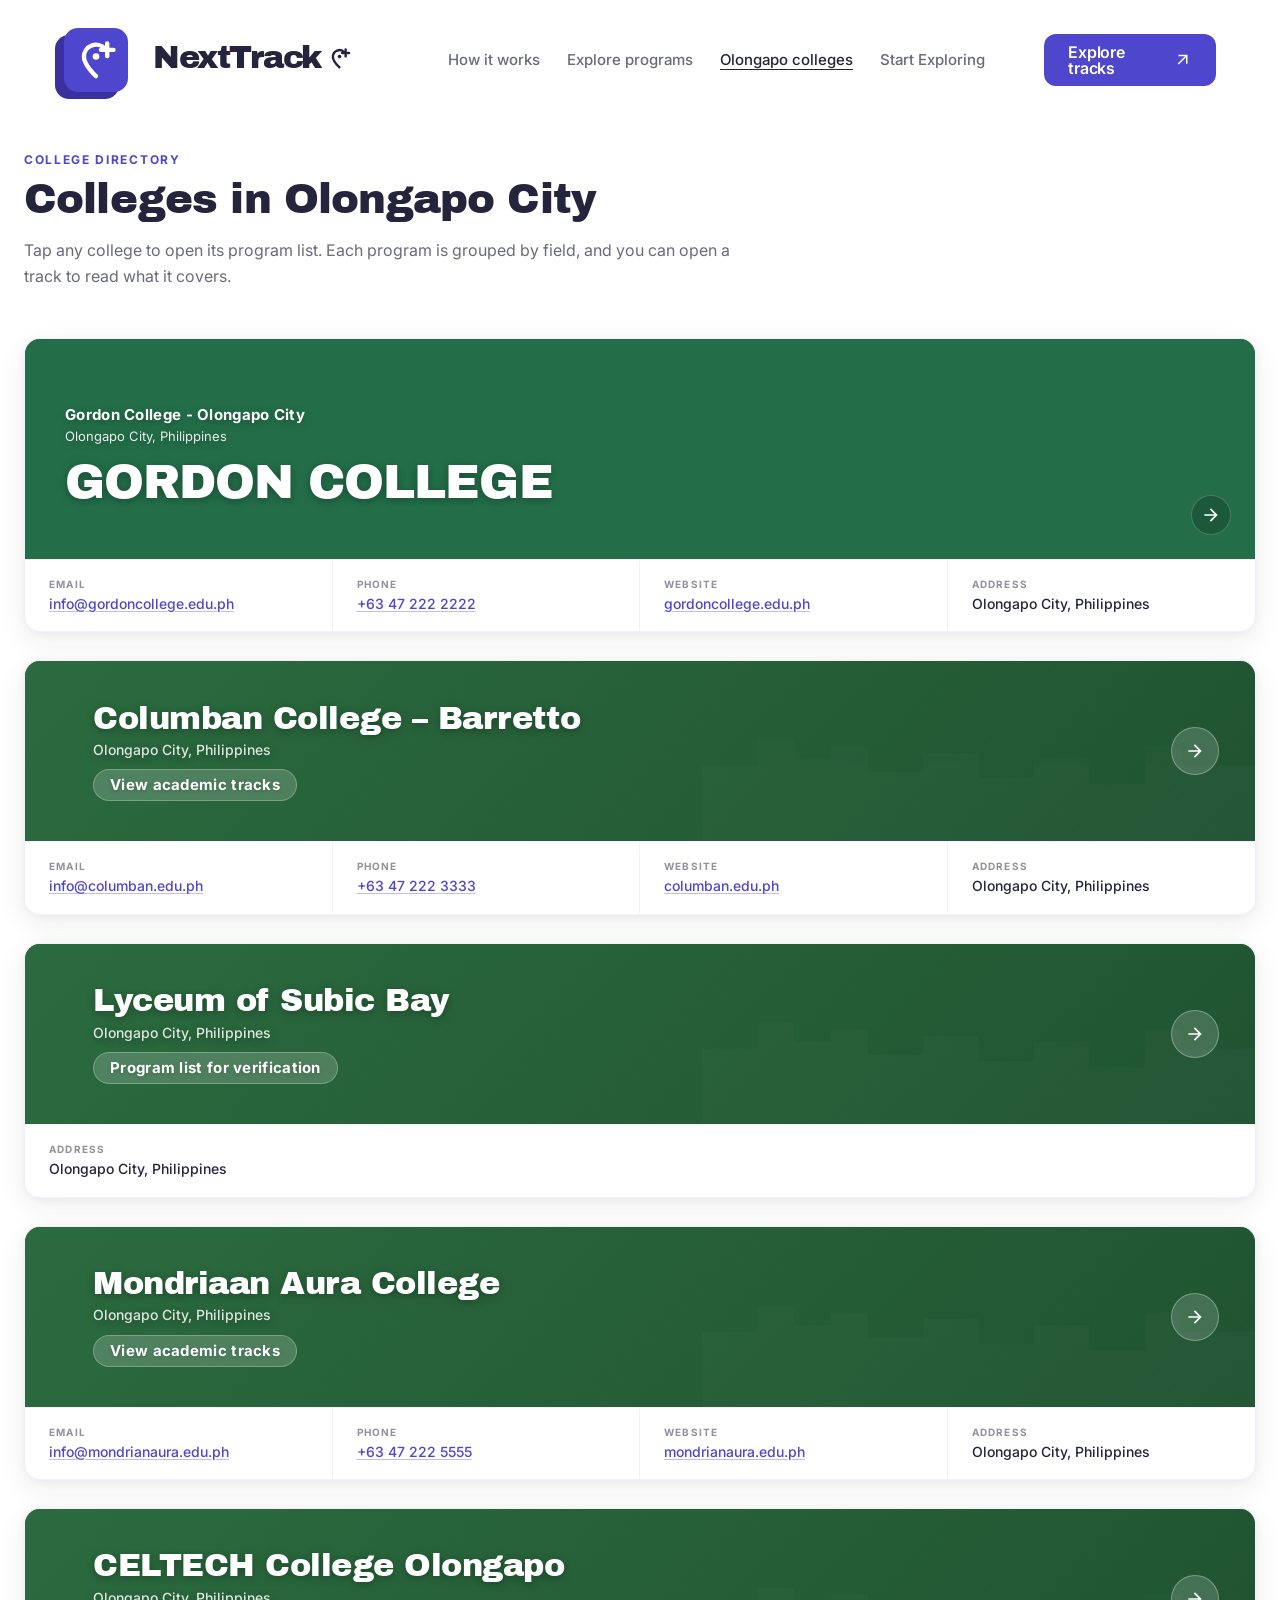
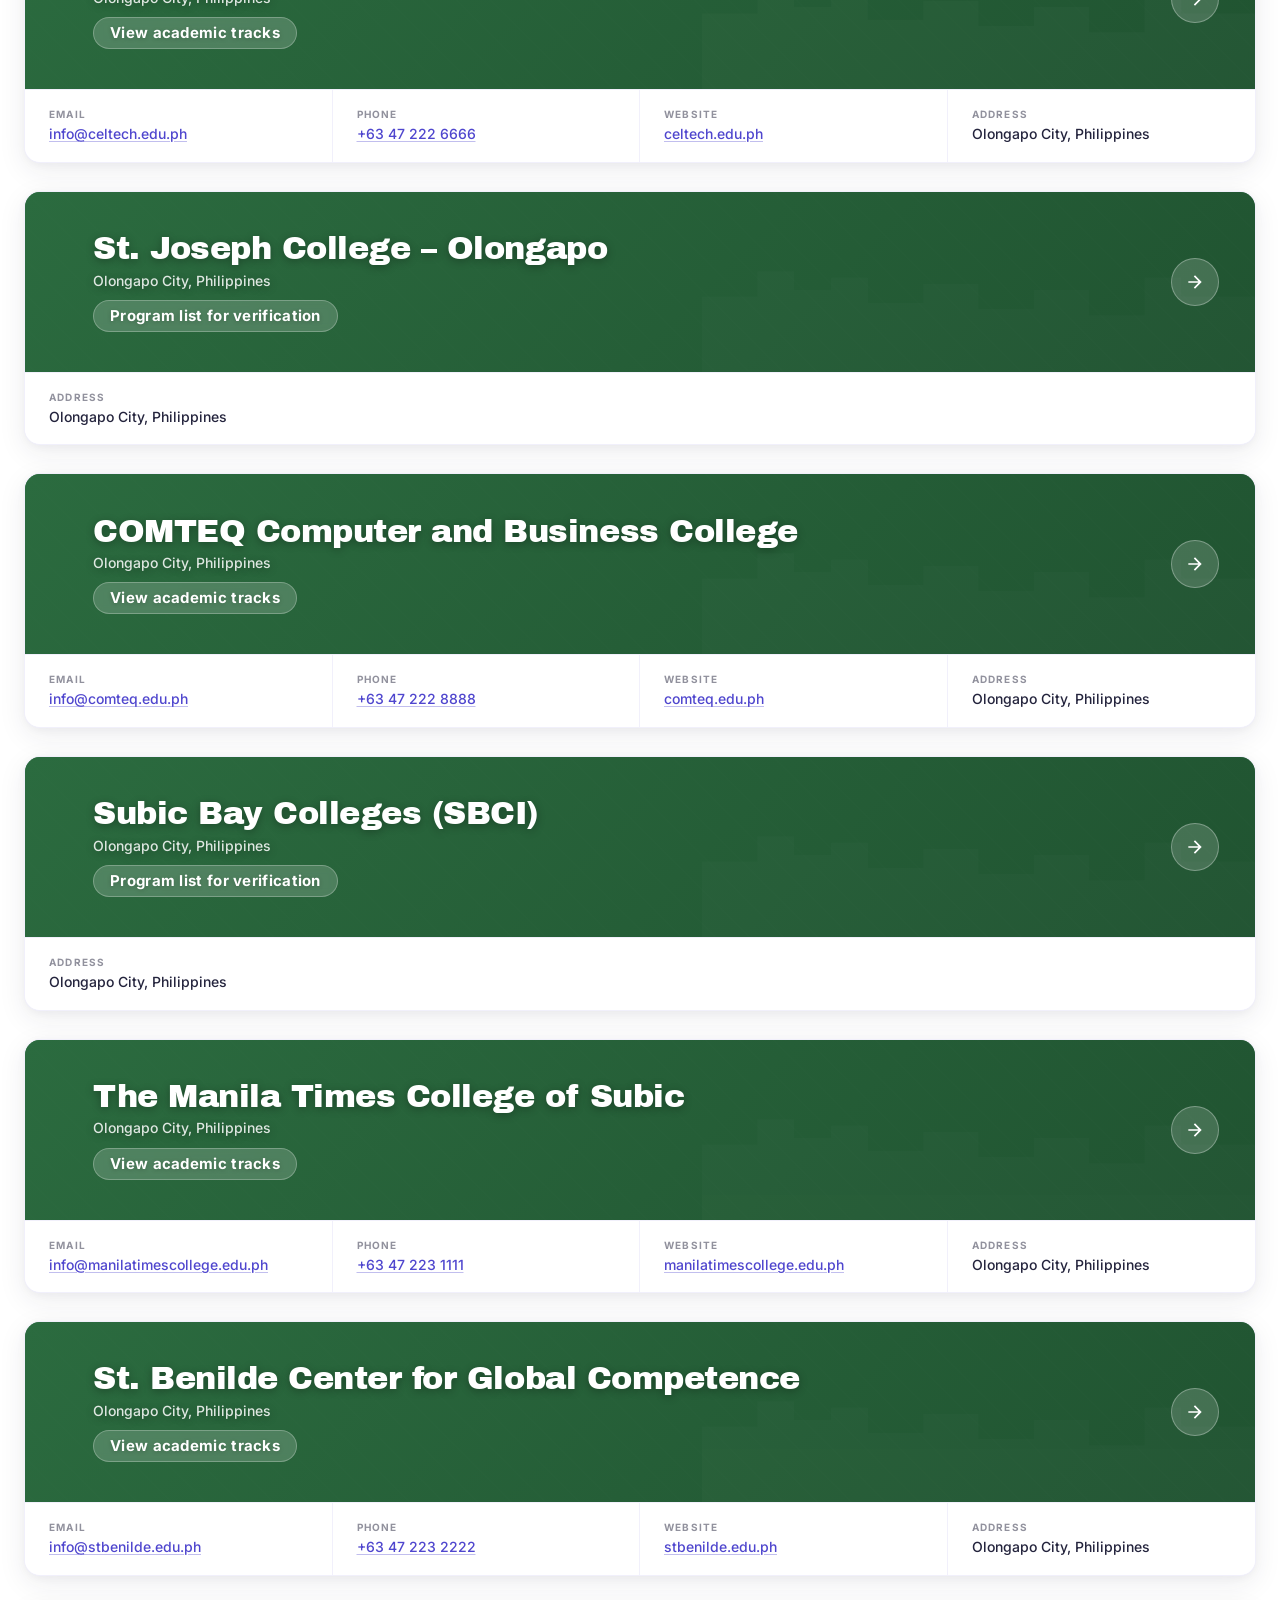
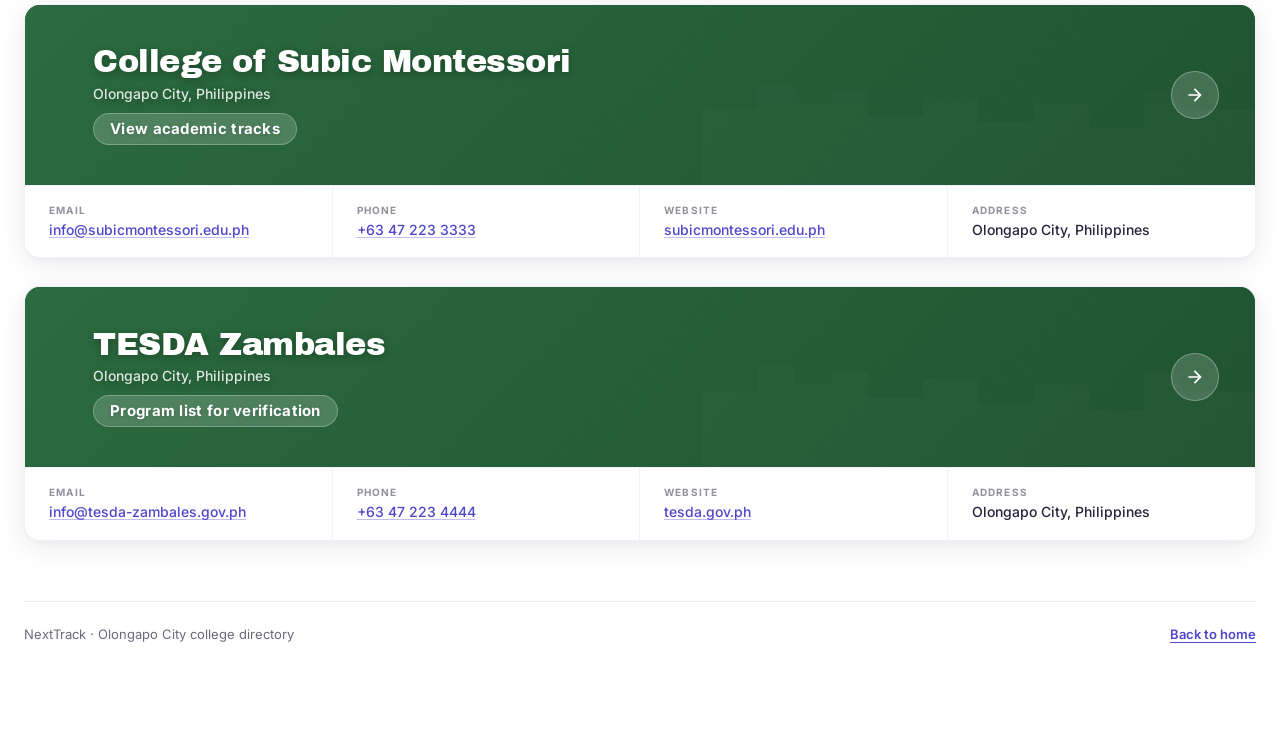
==== colleges.html @ d042fbe3 "Add files via upload" ====
<!DOCTYPE html>
<html lang="en">
<head>
  <meta charset="UTF-8" />
  <meta name="viewport" content="width=device-width, initial-scale=1.0" />
  <title>Olongapo City Colleges — NextTrack</title>
  <meta name="description" content="A college directory for Olongapo City, with program and contact details." />
  <link rel="preconnect" href="https://fonts.googleapis.com" />
  <link rel="preconnect" href="https://fonts.gstatic.com" crossorigin />
  <link href="https://fonts.googleapis.com/css2?family=Archivo+Black&family=Inter:wght@400;500;600;700;900&display=swap" rel="stylesheet" />
  <link rel="stylesheet" href="styles.css" />
  <link rel="stylesheet" href="colleges.css" />
</head>
<body class="colleges-page">
  <svg class="svg-sprite" aria-hidden="true" focusable="false">
    <symbol id="icon-logo-bold" viewBox="0 0 24 24" fill="none">
      <path d="M12 21.2s-6.9-6.3-6.9-11.1a6.9 6.9 0 0 1 12-4.6" stroke="currentColor" stroke-width="2.5" stroke-linecap="round" />
      <circle cx="12" cy="10" r="1.9" fill="currentColor" />
      <path d="M18.4 2.6v7.2M14.8 6.2h7.2" stroke="currentColor" stroke-width="2.5" stroke-linecap="round" />
    </symbol>
    <symbol id="icon-arrow-right" viewBox="0 -960 960 960" fill="currentColor">
      <path d="M647-440H160v-80h487L423-744l57-56 320 320-320 320-57-56 224-224Z" />
    </symbol>
    <symbol id="icon-arrow-up-right" viewBox="0 -960 960 960" fill="currentColor">
      <path d="m256-240-56-56 384-384H240v-80h480v480h-80v-344L256-240Z" />
    </symbol>
    <symbol id="icon-close" viewBox="0 -960 960 960" fill="currentColor">
      <path d="m256-200-56-56 224-224-224-224 56-56 224 224 224-224 56 56-224 224 224 224-56 56-224-224-224 224Z" />
    </symbol>
  </svg>

  <header class="site-header">
    <a class="brand" href="index.html" aria-label="NextTrack home">
      <span class="brand-mark">
        <svg class="icon" aria-hidden="true"><use href="#icon-logo-bold" /></svg>
      </span>
      <span class="brand-lockup">
        <span class="brand-word">NextTrack</span>
        <svg class="brand-mini icon" aria-hidden="true"><use href="#icon-logo-bold" /></svg>
      </span>
    </a>

    <nav class="main-nav" aria-label="Main">
      <a href="index.html#how-it-works">How it works</a>
      <a href="index.html#programs">Explore programs</a>
      <a class="is-active" href="colleges.html">Olongapo colleges</a>
      <a href="index.html#welcome">Start Exploring</a>
    </nav>

    <a class="btn btn-primary header-cta" href="index.html#programs">
      Explore tracks
      <svg class="icon" aria-hidden="true"><use href="#icon-arrow-up-right" /></svg>
    </a>
  </header>

  <main class="college-main">
    <section class="college-hero" aria-labelledby="college-page-title">
      <p class="college-kicker">College directory</p>
      <h1 class="college-page-title" id="college-page-title">Colleges in Olongapo City</h1>
      <p class="college-lede">Tap any college to open its program list. Each program is grouped by field, and you can open a track to read what it covers.</p>
    </section>

    <section class="college-list" id="college-list" aria-label="Olongapo City college directory">
      <!-- College entries are rendered by colleges.js -->
    </section>

    <footer class="college-footer">
      <p>NextTrack · Olongapo City college directory</p>
      <a href="index.html">Back to home</a>
    </footer>
  </main>

  <!-- ===== Track detail dialog ===== -->
  <dialog class="track-dialog" id="track-dialog" aria-labelledby="track-dialog-title">
    <button class="track-close" type="button" aria-label="Close track details">
      <span>Close</span>
      <svg class="icon" aria-hidden="true"><use href="#icon-close" /></svg>
    </button>

    <div class="track-shell">
      <div class="track-layout">
        <aside class="track-clues-panel">
          <div class="track-clues-head">
            <p class="track-kicker">Field notes</p>
            <p class="track-index"><span id="track-index">01</span><span class="track-index-total">/ 01</span></p>
          </div>

          <div class="track-chips" id="track-clues"></div>

          <article class="track-program-card">
            <div class="track-program-media">
              <img id="track-photo" src="" alt="" />
              <span class="track-program-icon">
                <svg class="icon" aria-hidden="true"><use id="track-icon" href="#icon-logo-bold" /></svg>
              </span>
            </div>
            <div class="track-program-body">
              <p class="track-kicker track-kicker--small" id="track-college-name">College</p>
              <h2 class="track-program-name" id="track-program-name">Program</h2>
              <p class="track-why-label">What this track covers</p>
              <p class="track-why" id="track-why"></p>
              <div class="track-tags" id="track-tags"></div>
            </div>
          </article>

          <p class="track-note" id="track-note"></p>
        </aside>

        <section class="track-explainer">
          <p class="track-kicker">What this could mean</p>
          <h2 class="track-heading" id="track-dialog-title">See where this track leads.</h2>
          <p class="track-intro" id="track-intro"></p>
          <p class="track-list-label">Three things this track builds</p>
          <ol class="track-reasons" id="track-reasons"></ol>

          <button class="track-back" type="button" data-close-track>
            Back to the college list
            <svg class="icon" aria-hidden="true"><use href="#icon-arrow-right" /></svg>
          </button>
        </section>
      </div>
    </div>
  </dialog>

  <script src="colleges.js"></script>
</body>
</html>
---- styles.css ----
:root {
  --purple: #4f46ce;
  --purple-dark: #3d35b8;
  --purple-shadow: #3a319e;
  --lavender: #d2def8;
  --grey: #d9d9d9;
  --ink: #24243d;
  --icon: #1c1b1f;
  --muted: #696a7b;
  --muted-light: #91919d;
  --white: #ffffff;
  --radius: 12px;
  --paper: #f4f2ff;
  --paper-light: #ffffff;
  --paper-deep: #e6e9fb;
  --line: rgba(79, 70, 206, 0.2);
}

*,
*::before,
*::after {
  box-sizing: border-box;
}

html {
  -webkit-text-size-adjust: 100%;
  scroll-behavior: smooth;
}

body {
  max-width: 1440px;
  margin: 0 auto;
  background: var(--white);
  color: var(--ink);
  font-family: "Inter", "Segoe UI", system-ui, -apple-system, sans-serif;
  -webkit-font-smoothing: antialiased;
  -moz-osx-font-smoothing: grayscale;
}

a {
  color: inherit;
  text-decoration: none;
}

img {
  max-width: 100%;
}

.svg-sprite {
  position: absolute;
  width: 0;
  height: 0;
  overflow: hidden;
}

.icon {
  display: inline-block;
  width: 18px;
  height: 18px;
  flex: none;
}

.text-purple {
  color: var(--purple);
}

/* Header */
.site-header {
  position: sticky;
  top: 0;
  z-index: 100;
  display: flex;
  align-items: center;
  height: 100px;
  padding: 36px 62px 0 70px;
  background: var(--white);
}

.brand {
  display: flex;
  align-items: center;
  gap: 25px;
  flex: none;
}

.brand-mark {
  position: relative;
  display: grid;
  place-items: center;
  width: 64px;
  height: 64px;
  border-radius: 14px;
  background: var(--purple);
  color: var(--white);
  box-shadow: -9px 7px 0 var(--purple-shadow);
}

.brand-mark .icon {
  width: 42px;
  height: 42px;
}

.brand-lockup {
  display: flex;
  align-items: center;
  gap: 7px;
  transform: translateY(-2px);
}

.brand-word {
  font-family: "Archivo Black", "Arial Black", sans-serif;
  font-size: 32px;
  font-weight: 400;
  line-height: 1;
  letter-spacing: -0.045em;
  color: var(--ink);
}

.brand-mini {
  width: 23px;
  height: 23px;
  color: var(--ink);
}

.main-nav {
  display: flex;
  align-items: center;
  gap: 27px;
  margin-left: auto;
  margin-right: 59px;
}

.main-nav a {
  font-size: 15px;
  font-weight: 500;
  line-height: 1.2;
  color: var(--muted);
  white-space: nowrap;
  transition: color 0.15s ease;
}

.main-nav a:hover {
  color: var(--ink);
}

.main-nav a.is-active {
  color: var(--ink);
  text-decoration: underline;
  text-underline-offset: 4px;
  text-decoration-thickness: 1px;
}

.btn {
  display: inline-flex;
  align-items: center;
  justify-content: center;
  gap: 10px;
  min-height: 52px;
  padding: 0 24px;
  border: 0;
  border-radius: var(--radius);
  font-family: inherit;
  font-size: 16px;
  font-weight: 600;
  line-height: 1;
  letter-spacing: -0.01em;
  cursor: pointer;
  transition: background-color 0.15s ease, transform 0.15s ease;
}

.btn .icon {
  width: 18px;
  height: 18px;
}

.btn-primary {
  background: var(--purple);
  color: var(--white);
}

.btn-primary:hover {
  background: var(--purple-dark);
}

.btn-soft {
  background: var(--lavender);
  color: var(--ink);
}

.btn-soft:hover {
  background: #c5d4f5;
}

.header-cta {
  flex: none;
  width: 172px;
  min-height: 52px;
}

/* Sections */
.section {
  position: relative;
  display: flow-root;
  width: 100%;
}

.section-welcome {
  min-height: 924px;
}

.section-how,
.section-programs {
  min-height: 1024px;
}

/* Welcome */
.section-welcome .hero {
  display: grid;
  grid-template-columns: 638px 631px;
  padding: 183px 102px 0 72px;
}

.hero-copy {
  max-width: 638px;
  padding-top: 52px;
}

.hero-title {
  margin: 0;
  font-family: "Inter", "Segoe UI", system-ui, sans-serif;
  font-size: 48px;
  font-weight: 900;
  line-height: 1;
  letter-spacing: -0.02em;
  color: var(--ink);
}

.title-mark {
  width: 24px;
  height: 24px;
  margin-left: 4px;
  vertical-align: -2px;
  color: var(--purple);
}

.hero-subtitle {
  margin: 50px 0 0;
  font-family: "Archivo Black", "Arial Black", sans-serif;
  font-size: 48px;
  font-weight: 400;
  line-height: 49px;
  letter-spacing: -0.02em;
  color: var(--ink);
}

.hero-lede {
  margin: 16px 0 0;
  font-size: 18.5px;
  font-weight: 700;
  line-height: 20px;
  color: var(--ink);
}

.hero-actions {
  display: flex;
  flex-wrap: wrap;
  gap: 36px;
  margin-top: 27px;
}

.hero-actions .btn-primary {
  width: 172px;
  height: 52px;
  min-height: 0;
  padding: 0;
}

.hero-actions .btn-soft {
  width: 224px;
  height: 54px;
  min-height: 0;
  padding: 0;
}

.hero-checks {
  display: flex;
  flex-direction: column;
  gap: 6px;
  margin: 20px 0 0;
  padding: 0;
  list-style: none;
  font-size: 14px;
  font-weight: 400;
  line-height: 18px;
  color: var(--muted);
}

.hero-checks li {
  display: flex;
  align-items: center;
  gap: 8px;
}

.hero-checks .check {
  width: 14px;
  height: 14px;
  color: var(--muted);
}

.hero-photo {
  width: 695px;
  height: 476px;
  margin-top: 14px;
  overflow: hidden;
  border-radius: 20px;
  background: var(--grey);
  object-fit: cover;
}

.hero-photo img {
  display: block;
  width: 100%;
  height: 100%;
  object-fit: cover;
}

.hero-photo img[src="#"] {
  visibility: hidden;
}

.page-footer {
  position: absolute;
  left: 82px;
  bottom: 40px;
  margin: 0;
  font-size: 14px;
  font-weight: 700;
  line-height: 1;
  color: var(--ink);
}

/* How it works */
.page-title {
  margin: 0;
  font-family: "Archivo Black", "Arial Black", sans-serif;
  font-weight: 400;
  letter-spacing: -0.02em;
  color: var(--ink);
}

.section-how .page-title {
  margin: 194px 0 0 88px;
  font-size: 40px;
  line-height: 1;
}

.section-how .steps {
  display: flex;
  align-items: flex-start;
  margin: 173px 0 0 99px;
}

.step {
  flex: none;
}

.section-how .step:nth-child(1) {
  width: 249px;
  margin-right: 107px;
}

.section-how .step:nth-child(2) {
  width: 246px;
  margin-right: 77px;
}

.section-how .step:nth-child(3) {
  width: 236px;
  margin-right: 66px;
}

.section-how .step:nth-child(4) {
  width: 251px;
}

.step-top {
  display: flex;
  align-items: center;
  justify-content: flex-start;
  gap: 145px;
}

.step-number {
  font-family: "Archivo Black", "Arial Black", sans-serif;
  font-size: 38px;
  font-weight: 400;
  line-height: 1;
  color: var(--purple);
}

.step-icon {
  width: 32px;
  height: 32px;
  color: var(--icon);
}

.step-title {
  margin: 22px 0 0;
  font-family: "Archivo Black", "Arial Black", sans-serif;
  font-size: 20px;
  font-weight: 400;
  line-height: 22px;
  letter-spacing: 0;
  color: var(--ink);
}

.step-text {
  margin: 29px 0 0;
  font-size: 14px;
  font-weight: 400;
  line-height: 17px;
  color: var(--muted);
}

/* Programs */
.section-programs .page-title {
  margin: 192px 0 0 95px;
  font-size: 41px;
  line-height: 1;
}

.section-programs .programs-grid {
  display: grid;
  grid-template-columns: repeat(4, 263px);
  column-gap: 76px;
  margin: 107px 0 0 85px;
}

.program-card {
  overflow: hidden;
  width: 263px;
  border-radius: 16px;
  background: var(--lavender);
}

.card-photo {
  height: 111px;
}

.card-photo img {
  display: block;
  width: 100%;
  height: 100%;
  object-fit: cover;
}

.card-body {
  height: 277px;
  padding: 21px 12px 0;
}

.card-title-row {
  display: flex;
  align-items: flex-start;
  justify-content: flex-start;
  gap: 18px;
}

.card-title {
  width: 170px;
  max-width: 170px;
  margin: 0;
  font-family: "Archivo Black", "Arial Black", sans-serif;
  font-size: 21px;
  font-weight: 400;
  line-height: 22px;
  letter-spacing: -0.01em;
  color: var(--ink);
}

.card-icon {
  width: 32px;
  height: 32px;
  margin-top: 2px;
  color: var(--icon);
}

.card-desc {
  margin: 26px 0 0;
  font-size: 14px;
  font-weight: 400;
  line-height: 17px;
  color: var(--ink);
}

.card-link {
  display: flex;
  align-items: center;
  justify-content: space-between;
  width: 100%;
  margin-top: 55px;
  padding: 0 28px 0 5px;
  border: 0;
  background: transparent;
  appearance: none;
  font-family: inherit;
  font-size: 14px;
  font-weight: 500;
  line-height: 1;
  color: var(--purple);
  text-align: left;
  cursor: pointer;
}

.card-link:hover {
  color: var(--purple-dark);
}

.card-link:focus-visible {
  outline: 2px solid var(--purple);
  outline-offset: 4px;
  border-radius: 4px;
}

.card-link .icon {
  width: 16px;
  height: 16px;
  transition: transform 180ms ease;
}

.card-link:hover .icon {
  transform: translate(2px, -2px);
}

/* Responsive */
@media (max-width: 1280px) {
  .site-header {
    height: auto;
    padding: 28px 40px 0;
  }

  .section-welcome {
    min-height: 0;
    padding-bottom: 40px;
  }

  .section-how,
  .section-programs {
    min-height: 0;
    padding-bottom: 80px;
  }

  .section-welcome .hero {
    grid-template-columns: minmax(0, 1fr) minmax(360px, 45%);
    gap: 48px;
    padding: 110px 40px 0;
  }

  .hero-copy {
    padding-top: 20px;
  }

  .hero-photo {
    width: 100%;
    height: auto;
    margin-top: 0;
    aspect-ratio: 631 / 476;
  }

  .section-how .page-title,
  .section-programs .page-title {
    margin-left: 40px;
  }

  .section-how .steps {
    flex-wrap: wrap;
    gap: 44px 40px;
    margin: 110px 40px 0;
  }

  .section-how .step:nth-child(1),
  .section-how .step:nth-child(2),
  .section-how .step:nth-child(3),
  .section-how .step:nth-child(4) {
    width: calc(50% - 20px);
    margin-right: 0;
  }

  .section-programs .programs-grid {
    grid-template-columns: repeat(2, minmax(0, 263px));
    gap: 32px;
    margin: 72px 40px 0;
  }

  .program-card {
    width: 100%;
  }

  .card-body {
    height: auto;
    min-height: 277px;
  }
}

@media (max-width: 900px) {
  .site-header {
    flex-wrap: wrap;
    row-gap: 20px;
  }

  .main-nav {
    display: none;
  }

  .header-cta {
    margin-left: auto;
  }

  .section-welcome .hero {
    grid-template-columns: 1fr;
    gap: 44px;
    padding: 64px 28px 0;
  }

  .hero-copy {
    padding-top: 0;
  }

  .hero-photo {
    order: 2;
  }

  .hero-title,
  .hero-subtitle {
    font-size: clamp(34px, 7vw, 48px);
    line-height: 1.02;
  }

  .hero-subtitle {
    margin-top: 32px;
  }

  .page-footer {
    position: static;
    margin: 64px 28px 0;
    padding-bottom: 28px;
  }

  .section-how .page-title,
  .section-programs .page-title {
    margin: 120px 28px 0;
    font-size: clamp(32px, 6vw, 40px);
  }

  .section-how .steps {
    gap: 40px;
    margin: 56px 28px 0;
  }

  .section-how .step:nth-child(1),
  .section-how .step:nth-child(2),
  .section-how .step:nth-child(3),
  .section-how .step:nth-child(4) {
    width: 100%;
  }

  .section-programs .programs-grid {
    grid-template-columns: minmax(0, 263px);
    margin: 48px 28px 0;
  }
}

@media (max-width: 620px) {
  .site-header {
    padding: 20px 20px 0;
  }

  .brand {
    gap: 14px;
  }

  .brand-mark {
    width: 48px;
    height: 48px;
    border-radius: 11px;
  }

  .brand-mark .icon {
    width: 34px;
    height: 34px;
  }

  .brand-word {
    font-size: 24px;
  }

  .brand-mini {
    width: 18px;
    height: 18px;
  }

  .header-cta {
    width: auto;
    min-height: 44px;
    padding: 0 16px;
    font-size: 14px;
  }

  .section-welcome .hero {
    padding: 48px 20px 0;
  }

  .hero-title,
  .hero-subtitle {
    font-size: clamp(30px, 10vw, 40px);
  }

  .hero-actions {
    gap: 12px;
  }

  .hero-actions .btn {
    width: 100%;
  }

  .page-footer {
    margin-left: 20px;
    margin-right: 20px;
  }

  .section-how .page-title,
  .section-programs .page-title {
    margin-left: 20px;
    margin-right: 20px;
    font-size: clamp(28px, 9vw, 36px);
  }

  .section-how .steps {
    margin-left: 20px;
    margin-right: 20px;
  }

  .section-programs .programs-grid {
    margin-left: 20px;
    margin-right: 20px;
  }

  .card-body {
    min-height: 0;
    height: auto;
    padding-bottom: 24px;
  }

  .card-link {
    margin-top: 40px;
  }
}

@media (prefers-reduced-motion: reduce) {
  html {
    scroll-behavior: auto;
  }

  *,
  *::before,
  *::after {
    transition-duration: 0.001ms !important;
    animation-duration: 0.001ms !important;
  }
}

/* Track detail */
body.has-dialog {
  overflow: hidden;
}

.track-dialog {
  width: min(1080px, calc(100vw - 48px));
  max-width: 1080px;
  max-height: calc(100vh - 40px);
  padding: 0;
  border: 0;
  border-radius: 30px;
  background: var(--white);
  color: var(--ink);
  box-shadow: 0 40px 100px rgba(20, 20, 55, 0.32);
  overflow: hidden;
}

.track-dialog::backdrop {
  background: rgba(17, 17, 40, 0.58);
  backdrop-filter: blur(7px);
}

.track-dialog[open] {
  animation: track-in 280ms cubic-bezier(0.2, 0.8, 0.2, 1) both;
}

@keyframes track-in {
  from {
    opacity: 0;
    transform: translateY(18px) scale(0.985);
  }

  to {
    opacity: 1;
    transform: translateY(0) scale(1);
  }
}

.track-shell {
  max-height: calc(100vh - 40px);
  overflow-y: auto;
  overscroll-behavior: contain;
}

.track-layout {
  display: grid;
  grid-template-columns: minmax(0, 0.92fr) minmax(0, 1.08fr);
  min-height: 620px;
}

.track-close {
  position: absolute;
  top: 18px;
  right: 18px;
  z-index: 3;
  display: grid;
  place-items: center;
  width: 42px;
  height: 42px;
  padding: 0;
  border: 1px solid rgba(36, 36, 61, 0.12);
  border-radius: 50%;
  background: rgba(255, 255, 255, 0.88);
  color: var(--ink);
  box-shadow: 0 8px 22px rgba(20, 20, 55, 0.12);
  backdrop-filter: blur(8px);
  cursor: pointer;
}

.track-close:hover {
  background: var(--white);
}

.track-close:focus-visible {
  outline: 2px solid var(--purple);
  outline-offset: 3px;
}

.track-close .icon {
  width: 20px;
  height: 20px;
}

.track-clues-panel {
  position: relative;
  display: flex;
  flex-direction: column;
  padding: 42px 34px 30px;
  background: #ece9ff;
}

.track-clues-head {
  display: flex;
  align-items: flex-start;
  justify-content: space-between;
  gap: 16px;
}

.track-kicker {
  margin: 0;
  font-family: "Inter", "Segoe UI", system-ui, sans-serif;
  font-size: 11px;
  font-weight: 700;
  line-height: 1.4;
  letter-spacing: 0.14em;
  text-transform: uppercase;
  color: var(--purple);
}

.track-mark {
  width: 22px;
  height: 22px;
  color: var(--purple);
  opacity: 0.7;
}

.track-chips {
  display: flex;
  flex-wrap: wrap;
  gap: 8px;
  margin-top: 18px;
}

.track-chip {
  padding: 7px 12px;
  border: 1px solid rgba(79, 70, 206, 0.12);
  border-radius: 999px;
  background: rgba(255, 255, 255, 0.72);
  color: #48456a;
  font-size: 12px;
  font-weight: 500;
  line-height: 1;
  box-shadow: 0 4px 12px rgba(58, 49, 158, 0.05);
}

.track-program-card {
  margin-top: 22px;
  border-radius: 22px;
  background: var(--white);
  box-shadow: 0 18px 45px rgba(58, 49, 158, 0.12);
  overflow: hidden;
}

.track-program-media {
  position: relative;
  height: 152px;
  background: var(--lavender);
}

.track-program-media img {
  display: block;
  width: 100%;
  height: 100%;
  object-fit: cover;
}

.track-program-media::after {
  content: "";
  position: absolute;
  inset: 0;
  background: linear-gradient(180deg, rgba(20, 20, 45, 0) 45%, rgba(20, 20, 45, 0.22));
  pointer-events: none;
}

.track-program-icon {
  position: absolute;
  left: 22px;
  bottom: -24px;
  z-index: 1;
  display: grid;
  place-items: center;
  width: 52px;
  height: 52px;
  border-radius: 16px;
  background: var(--purple);
  color: var(--white);
  box-shadow: 0 12px 22px rgba(79, 70, 206, 0.28);
}

.track-program-icon .icon {
  width: 26px;
  height: 26px;
}

.track-program-body {
  padding: 38px 24px 24px;
}

.track-kicker--small {
  color: #8b87a8;
  font-size: 10px;
  letter-spacing: 0.12em;
}

.track-program-name {
  margin: 6px 0 0;
  font-family: "Archivo Black", "Arial Black", sans-serif;
  font-size: 28px;
  font-weight: 400;
  line-height: 1.08;
  letter-spacing: -0.01em;
  color: var(--ink);
}

.track-why-label {
  margin: 24px 0 0;
  font-size: 10px;
  font-weight: 700;
  letter-spacing: 0.14em;
  text-transform: uppercase;
  color: #8b87a8;
}

.track-why {
  margin: 8px 0 0;
  font-size: 14px;
  line-height: 1.55;
  color: #3f3d59;
}

.track-tags {
  display: flex;
  flex-wrap: wrap;
  gap: 8px;
  margin-top: 18px;
}

.track-tag {
  padding: 6px 10px;
  border-radius: 999px;
  background: #eef0ff;
  color: #4a43b8;
  font-size: 11px;
  font-weight: 600;
  line-height: 1;
}

.track-note {
  margin: 22px 0 0;
  font-size: 11px;
  line-height: 1.5;
  color: #767390;
}

.track-explainer {
  display: flex;
  flex-direction: column;
  justify-content: center;
  padding: 56px 56px 44px;
  background: var(--white);
}

.track-heading {
  max-width: 480px;
  margin: 14px 0 18px;
  font-family: "Archivo Black", "Arial Black", sans-serif;
  font-size: 38px;
  font-weight: 400;
  line-height: 1.06;
  letter-spacing: -0.015em;
  color: var(--ink);
}

.track-intro {
  max-width: 490px;
  margin: 0;
  font-size: 15px;
  line-height: 1.65;
  color: var(--muted);
}

.track-reasons {
  display: grid;
  gap: 22px;
  max-width: 500px;
  margin: 32px 0 0;
  padding: 0;
  list-style: none;
}

.track-reason {
  display: grid;
  grid-template-columns: 24px minmax(0, 1fr);
  gap: 14px;
  align-items: start;
}

.track-reason-icon {
  width: 24px;
  height: 24px;
  margin-top: 1px;
  color: var(--purple);
}

.track-reason h3 {
  margin: 0 0 4px;
  font-family: "Inter", "Segoe UI", system-ui, sans-serif;
  font-size: 14px;
  font-weight: 700;
  line-height: 1.3;
  color: var(--ink);
}

.track-reason p {
  margin: 0;
  font-size: 13px;
  line-height: 1.55;
  color: var(--muted);
}

.track-back {
  display: inline-flex;
  align-items: center;
  gap: 8px;
  align-self: flex-start;
  margin-top: 36px;
  padding: 0;
  border: 0;
  background: none;
  appearance: none;
  font-family: inherit;
  font-size: 13px;
  font-weight: 600;
  line-height: 1;
  color: var(--purple);
  cursor: pointer;
}

.track-back .icon {
  width: 16px;
  height: 16px;
  transition: transform 180ms ease;
}

.track-back:hover .icon {
  transform: translateX(3px);
}

.track-back:focus-visible {
  outline: 2px solid var(--purple);
  outline-offset: 4px;
  border-radius: 4px;
}

@media (max-width: 900px) {
  .track-dialog {
    width: calc(100vw - 32px);
    max-height: calc(100vh - 32px);
    border-radius: 24px;
  }

  .track-shell {
    max-height: calc(100vh - 32px);
  }

  .track-layout {
    grid-template-columns: 1fr;
    min-height: 0;
  }

  .track-clues-panel {
    padding: 30px 24px 24px;
  }

  .track-explainer {
    padding: 34px 26px 30px;
  }

  .track-heading {
    font-size: 32px;
  }

  .track-program-media {
    height: 180px;
  }

  .track-program-name {
    font-size: 26px;
  }

  .track-reasons {
    margin-top: 26px;
  }

  .track-back {
    margin-top: 28px;
  }

  .track-close {
    top: 12px;
    right: 12px;
  }

  .track-mark {
    display: none;
  }
}

@media (max-width: 620px) {
  .track-dialog {
    width: calc(100vw - 20px);
    max-height: calc(100vh - 20px);
    border-radius: 20px;
  }

  .track-shell {
    max-height: calc(100vh - 20px);
  }

  .track-clues-panel {
    padding: 26px 18px 20px;
  }

  .track-explainer {
    padding: 30px 20px 24px;
  }

  .track-heading {
    font-size: 28px;
  }

  .track-program-media {
    height: 150px;
  }

  .track-program-body {
    padding: 34px 18px 20px;
  }

  .track-program-name {
    font-size: 23px;
  }

  .track-close {
    width: 38px;
    height: 38px;
  }
}

/* Track detail — field notes */
body.has-dialog {
  overflow: hidden;
}

.track-dialog {
  width: min(1120px, calc(100vw - 48px));
  max-width: 1120px;
  max-height: calc(100vh - 48px);
  padding: 0;
  border: 1px solid rgba(79, 70, 206, 0.28);
  border-radius: 3px;
  background: var(--paper-light);
  color: var(--ink);
  box-shadow: 14px 14px 0 rgba(79, 70, 206, 0.16), 0 32px 90px rgba(36, 36, 61, 0.18);
  overflow: hidden;
}

.track-dialog::backdrop {
  background: rgba(36, 36, 61, 0.62);
  backdrop-filter: none;
}

.track-dialog[open] {
  animation: track-in 260ms cubic-bezier(0.2, 0.8, 0.2, 1) both;
}

@keyframes track-in {
  from {
    opacity: 0;
    transform: translateY(14px) rotate(-0.25deg);
  }

  to {
    opacity: 1;
    transform: translateY(0) rotate(0);
  }
}

.track-shell {
  max-height: calc(100vh - 48px);
  overflow-y: auto;
  overscroll-behavior: contain;
}

.track-layout {
  display: grid;
  grid-template-columns: minmax(0, 0.84fr) minmax(0, 1.16fr);
  min-height: 640px;
}

.track-close {
  position: absolute;
  top: 18px;
  right: 18px;
  z-index: 3;
  display: inline-flex;
  align-items: center;
  justify-content: center;
  gap: 6px;
  width: auto;
  height: auto;
  padding: 8px 10px;
  border: 1px solid rgba(79, 70, 206, 0.35);
  border-radius: 0;
  background: var(--paper-light);
  color: var(--purple);
  box-shadow: 3px 3px 0 rgba(79, 70, 206, 0.16);
  backdrop-filter: none;
  font-family: "Inter", "Segoe UI", system-ui, sans-serif;
  font-size: 9px;
  font-weight: 700;
  line-height: 1;
  letter-spacing: 0.14em;
  text-transform: uppercase;
  cursor: pointer;
}

.track-close:hover {
  background: var(--purple);
  color: var(--paper-light);
}

.track-close:focus-visible {
  outline: 2px solid var(--purple);
  outline-offset: 3px;
}

.track-close .icon {
  width: 13px;
  height: 13px;
}

.track-clues-panel {
  position: relative;
  display: flex;
  flex-direction: column;
  padding: 40px 34px 30px;
  background-color: var(--paper-deep);
  background-image: radial-gradient(rgba(79, 70, 206, 0.12) 0.55px, transparent 0.55px);
  background-size: 4px 4px;
}

.track-clues-head {
  display: flex;
  flex-direction: column;
  align-items: flex-start;
  gap: 7px;
}

.track-kicker {
  margin: 0;
  font-family: "Inter", "Segoe UI", system-ui, sans-serif;
  font-size: 10.5px;
  font-weight: 700;
  line-height: 1.4;
  letter-spacing: 0.16em;
  text-transform: uppercase;
  color: var(--purple);
}

.track-index {
  margin: 0;
  font-family: "Archivo Black", "Arial Black", sans-serif;
  font-size: 18px;
  font-weight: 400;
  line-height: 1.1;
  letter-spacing: -0.02em;
  color: var(--purple);
}

.track-index-total {
  margin-left: 4px;
  font-family: "Inter", "Segoe UI", system-ui, sans-serif;
  font-size: 10px;
  font-weight: 700;
  letter-spacing: 0.08em;
  color: var(--muted);
}

.track-chips {
  display: flex;
  flex-wrap: wrap;
  gap: 4px 16px;
  margin-top: 22px;
}

.track-chip {
  display: inline;
  padding: 0 2px 1px;
  border: 0;
  border-radius: 0;
  background: linear-gradient(transparent 56%, rgba(255, 255, 255, 0.75) 56%);
  color: var(--ink);
  font-family: "Inter", "Segoe UI", system-ui, sans-serif;
  font-size: 14px;
  font-style: normal;
  font-weight: 600;
  line-height: 1.4;
  box-shadow: none;
}

.track-program-card {
  position: relative;
  margin-top: 28px;
  border: 1px solid rgba(79, 70, 206, 0.22);
  border-radius: 2px;
  background: var(--paper-light);
  box-shadow: 7px 7px 0 rgba(79, 70, 206, 0.12);
  transform: rotate(-0.7deg);
  overflow: hidden;
}

.track-program-card::before {
  content: "";
  position: absolute;
  top: 8px;
  left: 50%;
  z-index: 2;
  width: 70px;
  height: 18px;
  background: rgba(255, 255, 255, 0.72);
  transform: translateX(-50%) rotate(-3deg);
}

.track-program-media {
  position: relative;
  height: 160px;
  background: var(--paper-deep);
}

.track-program-media img {
  display: block;
  width: 100%;
  height: 100%;
  object-fit: cover;
}

.track-program-media::after {
  content: "";
  position: absolute;
  inset: 0;
  background: linear-gradient(180deg, rgba(36, 36, 61, 0) 55%, rgba(36, 36, 61, 0.25));
  pointer-events: none;
}

.track-program-icon {
  position: absolute;
  left: 20px;
  bottom: -22px;
  z-index: 1;
  display: grid;
  place-items: center;
  width: 50px;
  height: 50px;
  border: 1px solid rgba(79, 70, 206, 0.35);
  border-radius: 2px;
  background: var(--purple);
  color: var(--white);
  box-shadow: 4px 4px 0 rgba(79, 70, 206, 0.2);
  transform: rotate(3deg);
}

.track-program-icon .icon {
  width: 25px;
  height: 25px;
}

.track-program-body {
  padding: 36px 24px 24px;
  background: var(--paper-light);
}

.track-kicker--small {
  color: var(--purple);
  font-size: 9.5px;
  letter-spacing: 0.16em;
}

.track-program-name {
  margin: 7px 0 0;
  font-family: "Archivo Black", "Arial Black", sans-serif;
  font-size: 28px;
  font-weight: 400;
  line-height: 1.08;
  letter-spacing: -0.01em;
  color: var(--ink);
}

.track-why-label {
  margin: 22px 0 0;
  font-size: 9.5px;
  font-weight: 700;
  letter-spacing: 0.16em;
  text-transform: uppercase;
  color: var(--purple);
}

.track-why {
  margin: 8px 0 0;
  font-size: 14.5px;
  line-height: 1.6;
  color: var(--muted);
}

.track-tags {
  display: flex;
  flex-wrap: wrap;
  gap: 8px 14px;
  margin-top: 18px;
}

.track-tag {
  padding: 0 0 2px;
  border: 0;
  border-bottom: 1px solid rgba(79, 70, 206, 0.35);
  border-radius: 0;
  background: none;
  color: var(--purple);
  font-size: 10px;
  font-weight: 700;
  line-height: 1.4;
  letter-spacing: 0.08em;
  text-transform: uppercase;
}

.track-note {
  position: relative;
  align-self: flex-start;
  max-width: 92%;
  margin: 28px 0 0 4px;
  padding: 14px 14px 16px;
  border: 1px solid rgba(79, 70, 206, 0.25);
  border-radius: 1px;
  background: var(--paper-light);
  color: var(--ink);
  box-shadow: 4px 5px 0 rgba(79, 70, 206, 0.1);
  transform: rotate(-1.2deg);
  font-family: "Inter", "Segoe UI", system-ui, sans-serif;
  font-size: 12px;
  font-weight: 500;
  line-height: 1.5;
}

.track-note::before {
  content: "";
  position: absolute;
  top: -8px;
  left: 50%;
  width: 46px;
  height: 14px;
  border-left: 1px dashed rgba(79, 70, 206, 0.18);
  border-right: 1px dashed rgba(79, 70, 206, 0.18);
  background: rgba(210, 222, 248, 0.85);
  transform: translateX(-50%) rotate(2deg);
}

.track-explainer {
  display: flex;
  flex-direction: column;
  justify-content: flex-start;
  padding: 52px 54px 38px;
  background: var(--paper-light);
  border-left: 1px dashed rgba(79, 70, 206, 0.2);
}

.track-heading {
  max-width: 540px;
  margin: 12px 0 20px;
  font-family: "Archivo Black", "Arial Black", sans-serif;
  font-size: 40px;
  font-weight: 400;
  line-height: 1.02;
  letter-spacing: -0.02em;
  color: var(--ink);
}

.track-heading em {
  font-style: normal;
  font-weight: 400;
  color: var(--purple);
}

.track-intro {
  max-width: 520px;
  margin: 0;
  font-size: 15.5px;
  line-height: 1.7;
  color: var(--muted);
}

.track-list-label {
  display: flex;
  align-items: center;
  gap: 12px;
  margin: 30px 0 0;
  font-size: 10px;
  font-weight: 700;
  line-height: 1.4;
  letter-spacing: 0.15em;
  text-transform: uppercase;
  color: var(--muted);
}

.track-list-label::after {
  content: "";
  flex: 1;
  height: 1px;
  background: rgba(79, 70, 206, 0.2);
}

.track-reasons {
  display: grid;
  gap: 0;
  max-width: 540px;
  margin: 8px 0 0;
  padding: 0;
  list-style: none;
}

.track-reason {
  display: grid;
  grid-template-columns: 46px minmax(0, 1fr);
  gap: 16px;
  align-items: start;
  padding: 17px 0;
}

.track-reason + .track-reason {
  border-top: 1px dashed rgba(79, 70, 206, 0.2);
}

.track-reason-number {
  font-family: "Archivo Black", "Arial Black", sans-serif;
  font-size: 22px;
  font-style: normal;
  font-weight: 400;
  line-height: 1;
  letter-spacing: -0.04em;
  color: var(--purple);
}

.track-reason h3 {
  margin: 0 0 4px;
  font-family: "Inter", "Segoe UI", system-ui, sans-serif;
  font-size: 14.5px;
  font-weight: 700;
  line-height: 1.3;
  color: var(--ink);
}

.track-reason p {
  margin: 0;
  font-size: 13.5px;
  line-height: 1.6;
  color: var(--muted);
}

.track-back {
  display: flex;
  align-items: center;
  justify-content: space-between;
  align-self: stretch;
  width: 100%;
  margin-top: auto;
  padding: 20px 0 0;
  border: 0;
  border-top: 1px solid rgba(79, 70, 206, 0.22);
  background: none;
  appearance: none;
  color: var(--ink);
  font-family: "Inter", "Segoe UI", system-ui, sans-serif;
  font-size: 10.5px;
  font-weight: 700;
  line-height: 1;
  letter-spacing: 0.14em;
  text-transform: uppercase;
  cursor: pointer;
}

.track-back:hover {
  color: var(--purple);
}

.track-back .icon {
  width: 16px;
  height: 16px;
  transition: transform 180ms ease;
}

.track-back:hover .icon {
  transform: translateX(3px);
}

.track-back:focus-visible {
  outline: 2px solid var(--purple);
  outline-offset: 4px;
}

@media (min-width: 801px) and (max-width: 1000px) {
  .track-dialog {
    width: calc(100vw - 40px);
  }

  .track-shell {
    max-height: calc(100vh - 40px);
  }

  .track-layout {
    grid-template-columns: minmax(0, 0.9fr) minmax(0, 1.1fr);
  }

  .track-clues-panel {
    padding: 34px 26px 26px;
  }

  .track-explainer {
    padding: 40px 34px 30px;
  }

  .track-heading {
    font-size: 34px;
  }

  .track-program-name {
    font-size: 25px;
  }

  .track-program-media {
    height: 150px;
  }

  .track-program-body {
    padding: 34px 20px 22px;
  }

  .track-chip {
    font-size: 13.5px;
  }

  .track-intro {
    font-size: 14.5px;
  }

  .track-reason {
    grid-template-columns: 40px minmax(0, 1fr);
    gap: 12px;
  }

  .track-reason-number {
    font-size: 20px;
  }

  .track-close {
    top: 14px;
    right: 14px;
  }
}

@media (max-width: 800px) {
  .track-dialog {
    width: calc(100vw - 28px);
    max-height: calc(100vh - 28px);
    border-radius: 2px;
    box-shadow: 8px 8px 0 rgba(79, 70, 206, 0.14);
  }

  .track-shell {
    max-height: calc(100vh - 28px);
  }

  .track-layout {
    grid-template-columns: 1fr;
    min-height: 0;
  }

  .track-clues-panel {
    padding: 30px 22px 24px;
  }

  .track-explainer {
    padding: 34px 26px 28px;
    border-top: 1px dashed rgba(79, 70, 206, 0.2);
    border-left: 0;
  }

  .track-heading {
    font-size: 36px;
  }

  .track-program-media {
    height: 180px;
  }

  .track-program-name {
    font-size: 27px;
  }

  .track-back {
    margin-top: 32px;
  }

  .track-close {
    top: 14px;
    right: 14px;
  }

  .track-note {
    max-width: 100%;
  }
}

@media (max-width: 620px) {
  .track-dialog {
    width: calc(100vw - 16px);
    max-height: calc(100vh - 16px);
    box-shadow: 5px 5px 0 rgba(79, 70, 206, 0.12);
  }

  .track-shell {
    max-height: calc(100vh - 16px);
  }

  .track-clues-panel {
    padding: 26px 18px 22px;
  }

  .track-explainer {
    padding: 30px 20px 24px;
  }

  .track-close {
    top: 12px;
    right: 12px;
    width: 32px;
    height: 32px;
    padding: 8px;
  }

  .track-close span {
    display: none;
  }

  .track-close .icon {
    width: 14px;
    height: 14px;
  }

  .track-kicker {
    font-size: 9.5px;
    letter-spacing: 0.13em;
  }

  .track-index {
    font-size: 16px;
  }

  .track-chip {
    font-size: 13.5px;
  }

  .track-program-card {
    transform: rotate(-0.4deg);
  }

  .track-program-media {
    height: 150px;
  }

  .track-program-body {
    padding: 34px 18px 22px;
  }

  .track-program-name {
    font-size: 24px;
  }

  .track-heading {
    font-size: 30px;
  }

  .track-intro {
    font-size: 14.5px;
  }

  .track-list-label {
    margin-top: 26px;
    font-size: 9px;
  }

  .track-reason {
    grid-template-columns: 38px minmax(0, 1fr);
    gap: 12px;
    padding: 15px 0;
  }

  .track-reason-number {
    font-size: 20px;
  }

  .track-reason h3 {
    font-size: 13.5px;
  }

  .track-reason p {
    font-size: 12.5px;
  }

  .track-back {
    font-size: 9.5px;
    letter-spacing: 0.12em;
  }

  .track-note {
    margin-top: 24px;
  }
}
---- colleges.css ----
/* =========================================
   Olongapo City Colleges — directory styles
   Sits on top of styles.css variables
   ========================================= */

.colleges-page {
  padding: 0 24px;
}

.college-main {
  padding-bottom: 80px;
}

/* ===== HERO ===== */
.college-hero {
  margin-top: 60px;
  margin-bottom: 48px;
}

.college-kicker {
  font-size: 12px;
  font-weight: 700;
  letter-spacing: 0.14em;
  text-transform: uppercase;
  color: var(--purple);
  margin: 0 0 10px;
}

.college-page-title {
  font-family: "Archivo Black", "Arial Black", sans-serif;
  font-size: 42px;
  font-weight: 400;
  line-height: 1.05;
  letter-spacing: -0.02em;
  color: var(--ink);
  margin: 0;
}

.college-lede {
  max-width: 720px;
  margin: 16px 0 0;
  font-size: 16px;
  line-height: 1.65;
  color: var(--muted);
}

/* ===== LIST ===== */
.college-list {
  display: flex;
  flex-direction: column;
  gap: 28px;
}

/* ===== ENTRY ===== */
.college-entry {
  border-radius: 16px;
  overflow: hidden;
  background: var(--white);
  border: 1px solid rgba(79, 70, 206, 0.08);
  box-shadow: 0 8px 28px rgba(36, 36, 61, 0.08), 0 2px 8px rgba(36, 36, 61, 0.04);
  transition: box-shadow 0.2s ease;
}

.college-entry:hover {
  box-shadow: 0 12px 36px rgba(36, 36, 61, 0.12), 0 4px 12px rgba(36, 36, 61, 0.06);
}

/* ===== BANNER (Default styling) ===== */
.college-banner {
  position: relative;
  display: flex;
  align-items: center;
  width: 100%;
  min-height: 180px;
  padding: 28px 36px;
  border: 0;
  background-color: #2b6b3f;
  background-image:
    linear-gradient(135deg, rgba(43, 107, 63, 0.92) 0%, rgba(30, 79, 46, 0.85) 100%),
    repeating-linear-gradient(45deg, rgba(255, 255, 255, 0.04) 0 1px, transparent 1px 24px);
  background-size: cover, 34px 34px;
  color: var(--white);
  overflow: hidden;
  cursor: pointer;
  text-align: left;
  font-family: inherit;
  appearance: none;
}

.college-banner:focus-visible {
  outline: 3px solid var(--purple);
  outline-offset: -3px;
}

/* Campus photo layer */
.college-photo {
  position: absolute;
  inset: 0;
  width: 100%;
  height: 100%;
  object-fit: cover;
  opacity: 0.22;
  mix-blend-mode: luminosity;
  z-index: 0;
  pointer-events: none;
}

/* Logo circular badge */
.college-logo {
  position: relative;
  z-index: 2;
  flex: none;
  width: 110px;
  height: 110px;
  border-radius: 50%;
  border: 3px solid rgba(255, 255, 255, 0.7);
  background: #ffffff;
  object-fit: contain;
  padding: 8px;
  box-shadow: 0 6px 20px rgba(0, 0, 0, 0.25);
  pointer-events: none;
}

.college-photo[src=""] {
  background: linear-gradient(135deg, #2b6b3f 0%, #1e4f2e 100%);
}

.college-logo[src=""] {
  background:
    url('data:image/svg+xml;utf8,<svg xmlns="http://www.w3.org/2000/svg" viewBox="0 0 100 100"><rect width="100" height="100" fill="%23e8f5ec"/><text x="50" y="57" font-family="Inter,Arial,sans-serif" font-size="24" font-weight="700" fill="%232b6b3f" text-anchor="middle">LOGO</text></svg>')
    center / cover no-repeat;
}

.college-banner-copy {
  position: relative;
  z-index: 2;
  margin-left: 32px;
  flex: 1;
  text-shadow: 0 2px 8px rgba(0, 0, 0, 0.3);
  pointer-events: none;
}

.college-name {
  font-family: "Archivo Black", "Arial Black", sans-serif;
  font-size: 32px;
  font-weight: 400;
  line-height: 1.05;
  letter-spacing: -0.015em;
  color: var(--white);
  margin: 0 0 6px;
}

.college-location {
  font-size: 14px;
  font-weight: 500;
  line-height: 1.3;
  color: rgba(255, 255, 255, 0.85);
  margin: 0 0 6px;
}

.college-program {
  display: inline-block;
  margin: 4px 0 0;
  padding: 6px 16px;
  border-radius: 999px;
  background: rgba(255, 255, 255, 0.18);
  border: 1px solid rgba(255, 255, 255, 0.25);
  backdrop-filter: blur(4px);
  font-size: 15px;
  font-weight: 700;
  line-height: 1.2;
  letter-spacing: 0.02em;
  color: var(--white);
  text-shadow: 0 1px 4px rgba(0, 0, 0, 0.2);
}

.college-banner-toggle {
  position: relative;
  z-index: 2;
  flex: none;
  margin-left: 16px;
  width: 48px;
  height: 48px;
  border-radius: 50%;
  display: grid;
  place-items: center;
  background: rgba(255, 255, 255, 0.16);
  border: 1px solid rgba(255, 255, 255, 0.3);
  color: var(--white);
  transition: transform 0.25s ease, background 0.2s ease;
  pointer-events: none;
}

.college-banner-toggle .icon {
  width: 20px;
  height: 20px;
  transition: transform 0.25s ease;
}

.college-entry.is-open .college-banner-toggle {
  background: rgba(255, 255, 255, 0.28);
}

.college-entry.is-open .college-banner-toggle .icon {
  transform: rotate(90deg);
}

/* Default Building silhouette */
.college-banner::after {
  content: "";
  position: absolute;
  bottom: 0;
  right: 0;
  width: 45%;
  height: 70%;
  background-image: url('data:image/svg+xml;utf8,<svg xmlns="http://www.w3.org/2000/svg" viewBox="0 0 300 200" preserveAspectRatio="none"><polygon points="0,200 0,80 30,80 30,40 50,40 50,70 70,70 70,50 90,50 90,90 120,90 120,60 150,60 150,100 180,100 180,70 210,70 210,110 240,110 240,50 260,50 260,80 300,80 300,200" fill="%23ffffff08"/></svg>');
  background-size: contain;
  background-repeat: no-repeat;
  background-position: bottom right;
  pointer-events: none;
  opacity: 0.6;
  z-index: 1;
}

/* =========================================
   GORDON COLLEGE REFERENCE DESIGN (FIXED)
   ========================================= */
.college-banner.is-reference-design {
  min-height: 220px;
  padding: 32px 40px;
  background-color: #1a5c3a; /* Fallback deep green */
  background-image: none; 
}

/* 1. The building image (Bottom Layer) */
.college-banner.is-reference-design .college-photo {
  opacity: 1; /* Show full image */
  mix-blend-mode: normal;
  z-index: 1; /* Above base green color */
  filter: brightness(0.9);
}

/* 2. The green tint overlay (Middle Layer) */
.college-banner.is-reference-design::before {
  content: "";
  position: absolute;
  inset: 0;
  background: rgba(38, 115, 77, 0.8); /* Tinted green overlay */
  z-index: 2; /* Above the image, below the text */
  pointer-events: none;
}

/* Hide the default silhouette */
.college-banner.is-reference-design::after {
  display: none;
}

/* Gordon Logo - Left side (Top Layer) */
.college-banner.is-reference-design .college-logo {
  width: 140px;
  height: 140px;
  border: none;
  background: transparent;
  box-shadow: none;
  padding: 0;
  margin-right: 30px;
  z-index: 3;
}

/* Text block - Right side (Top Layer) */
.college-banner.is-reference-design .college-banner-copy {
  margin-left: 0;
  display: flex;
  flex-direction: column;
  justify-content: center;
  z-index: 3;
}

/* "Gordon College - Olongapo City" */
.college-banner.is-reference-design .college-location-top {
  font-size: 15px;
  font-weight: 700;
  margin-bottom: 4px;
  color: var(--white);
  letter-spacing: 0.02em;
}

/* "Olongapo City, Philippines" */
.college-banner.is-reference-design .college-location {
  font-size: 13px;
  font-weight: 400;
  color: rgba(255, 255, 255, 0.9);
  margin-bottom: 12px;
}

/* Large "Gordon College" Title */
.college-banner.is-reference-design .college-name-large {
  font-family: "Archivo Black", "Arial Black", sans-serif;
  font-size: 48px;
  font-weight: 400;
  line-height: 1.05;
  letter-spacing: -0.02em;
  text-transform: uppercase;
  color: var(--white);
  margin: 0;
  text-shadow: 0 2px 10px rgba(0,0,0,0.3);
}

/* Adjust toggle position for the larger banner */
.college-banner.is-reference-design .college-banner-toggle {
  position: absolute;
  bottom: 24px;
  right: 24px;
  width: 40px;
  height: 40px;
  background: rgba(0, 0, 0, 0.2);
  border-color: rgba(255, 255, 255, 0.2);
  z-index: 3;
}

/* =========================================
   INFO GRID
   ========================================= */
.college-info {
  display: grid;
  grid-template-columns: repeat(4, 1fr);
  background: var(--paper-light);
  border-top: 1px solid rgba(79, 70, 206, 0.08);
}

.college-info-item {
  display: flex;
  flex-direction: column;
  gap: 4px;
  padding: 18px 24px;
  border-right: 1px solid rgba(79, 70, 206, 0.08);
}

.college-info-item:last-child {
  border-right: 0;
}

.college-info-label {
  font-size: 10px;
  font-weight: 700;
  letter-spacing: 0.12em;
  text-transform: uppercase;
  color: var(--muted-light);
}

.college-info-value {
  font-size: 14px;
  font-weight: 500;
  line-height: 1.4;
  color: var(--ink);
  word-break: break-word;
}

a.college-info-value {
  color: var(--purple);
  text-decoration: underline;
  text-underline-offset: 2px;
  text-decoration-thickness: 1px;
  text-decoration-color: rgba(79, 70, 206, 0.35);
  transition: color 0.15s ease;
}

a.college-info-value:hover {
  color: var(--purple-dark);
  text-decoration-color: var(--purple-dark);
}

/* ===== EXPANDABLE PROGRAM PANEL ===== */
.college-panel {
  display: none;
  border-top: 1px solid rgba(79, 70, 206, 0.1);
  background: var(--paper);
}

.college-entry.is-open .college-panel {
  display: block;
  animation: panel-in 0.22s ease both;
}

@keyframes panel-in {
  from {
    opacity: 0;
    transform: translateY(-6px);
  }
  to {
    opacity: 1;
    transform: translateY(0);
  }
}

.college-panel-inner {
  padding: 28px 36px 32px;
}

.college-panel-head {
  display: flex;
  align-items: baseline;
  justify-content: space-between;
  gap: 16px;
  margin-bottom: 20px;
}

.college-panel-title {
  margin: 0;
  font-family: "Archivo Black", "Arial Black", sans-serif;
  font-size: 18px;
  font-weight: 400;
  letter-spacing: -0.01em;
  color: var(--ink);
}

.college-panel-count {
  font-size: 12px;
  font-weight: 600;
  letter-spacing: 0.04em;
  color: var(--muted);
}

/* Group chips */
.college-group-chips {
  display: flex;
  flex-wrap: wrap;
  gap: 8px;
  margin-bottom: 24px;
}

.group-chip {
  padding: 7px 14px;
  border-radius: 999px;
  border: 1px solid rgba(79, 70, 206, 0.2);
  background: var(--white);
  color: var(--muted);
  font-size: 12px;
  font-weight: 600;
  line-height: 1;
  cursor: pointer;
  transition: all 0.15s ease;
}

.group-chip:hover {
  border-color: var(--purple);
  color: var(--purple);
}

.group-chip.is-active {
  background: var(--purple);
  border-color: var(--purple);
  color: var(--white);
}

/* Track grid */
.track-grid {
  display: grid;
  grid-template-columns: repeat(auto-fill, minmax(260px, 1fr));
  gap: 14px;
}

.track-card {
  display: flex;
  flex-direction: column;
  gap: 6px;
  padding: 16px 18px;
  border-radius: 12px;
  border: 1px solid rgba(79, 70, 206, 0.12);
  background: var(--white);
  text-align: left;
  font-family: inherit;
  cursor: pointer;
  transition: border-color 0.15s ease, box-shadow 0.15s ease, transform 0.15s ease;
}

.track-card:hover {
  border-color: var(--purple);
  box-shadow: 0 6px 20px rgba(79, 70, 206, 0.12);
  transform: translateY(-2px);
}

.track-card:focus-visible {
  outline: 2px solid var(--purple);
  outline-offset: 2px;
}

.track-card-head {
  display: flex;
  align-items: center;
  justify-content: space-between;
  gap: 10px;
}

.track-card-name {
  font-size: 14px;
  font-weight: 700;
  line-height: 1.35;
  color: var(--ink);
}

.track-card-icon {
  width: 16px;
  height: 16px;
  flex: none;
  color: var(--purple);
  opacity: 0.7;
}

.track-card-action {
  margin-top: 4px;
  font-size: 11px;
  font-weight: 600;
  color: var(--muted);
}

/* Empty / verification note */
.college-panel-note {
  margin: 0;
  padding: 14px 18px;
  border-radius: 10px;
  border: 1px dashed rgba(79, 70, 206, 0.3);
  background: var(--white);
  font-size: 13px;
  line-height: 1.55;
  color: var(--muted);
}

/* ===== FOOTER ===== */
.college-footer {
  display: flex;
  align-items: center;
  justify-content: space-between;
  margin-top: 60px;
  padding: 24px 0;
  border-top: 1px solid rgba(79, 70, 206, 0.12);
  font-size: 13px;
  color: var(--muted);
}

.college-footer p {
  margin: 0;
}

.college-footer a {
  font-weight: 600;
  color: var(--purple);
  text-decoration: underline;
  text-underline-offset: 3px;
}

.college-footer a:hover {
  color: var(--purple-dark);
}

/* ===== RESPONSIVE ===== */
@media (max-width: 1100px) {
  .college-info {
    grid-template-columns: repeat(2, 1fr);
  }

  .college-info-item:nth-child(2) {
    border-right: 0;
  }

  .college-info-item:nth-child(-n + 2) {
    border-bottom: 1px solid rgba(79, 70, 206, 0.08);
  }
}

@media (max-width: 900px) {
  .college-page-title {
    font-size: 32px;
  }

  .college-banner {
    flex-direction: column;
    align-items: flex-start;
    gap: 18px;
    padding: 28px 24px;
  }

  .college-logo {
    width: 90px;
    height: 90px;
  }

  .college-banner-copy {
    margin-left: 0;
  }

  .college-name {
    font-size: 26px;
  }

  .college-banner-toggle {
    position: absolute;
    top: 16px;
    right: 16px;
    margin-left: 0;
    width: 40px;
    height: 40px;
  }

  .college-info-item {
    padding: 16px 20px;
  }

  .college-panel-inner {
    padding: 24px 22px 28px;
  }

  .track-grid {
    grid-template-columns: 1fr 1fr;
  }

  /* Reference Design Responsive */
  .college-banner.is-reference-design {
    flex-direction: row; 
    align-items: center;
    min-height: 180px;
    padding: 24px;
  }
  
  .college-banner.is-reference-design .college-logo {
    width: 100px;
    height: 100px;
    margin-right: 20px;
  }

  .college-banner.is-reference-design .college-name-large {
    font-size: 32px;
  }
}

@media (max-width: 620px) {
  .colleges-page {
    padding: 0 16px;
  }

  .college-hero {
    margin-top: 36px;
    margin-bottom: 32px;
  }

  .college-page-title {
    font-size: 26px;
  }

  .college-lede {
    font-size: 14px;
  }

  .college-banner {
    padding: 22px 18px;
    min-height: 160px;
  }

  .college-logo {
    width: 72px;
    height: 72px;
  }

  .college-name {
    font-size: 22px;
  }

  .college-program {
    font-size: 13px;
    padding: 5px 12px;
  }

  .college-info {
    grid-template-columns: 1fr;
  }

  .college-info-item {
    border-right: 0;
    border-bottom: 1px solid rgba(79, 70, 206, 0.08);
    padding: 14px 18px;
  }

  .college-info-item:last-child {
    border-bottom: 0;
  }

  .college-info-item:nth-child(-n + 2) {
    border-bottom: 1px solid rgba(79, 70, 206, 0.08);
  }

  .track-grid {
    grid-template-columns: 1fr;
  }

  .college-panel-inner {
    padding: 22px 18px 26px;
  }

  .college-panel-head {
    flex-direction: column;
    gap: 4px;
    align-items: flex-start;
  }

  .college-footer {
    flex-direction: column;
    gap: 12px;
    text-align: center;
  }

  /* Reference Design Mobile */
  .college-banner.is-reference-design {
    flex-direction: column;
    align-items: flex-start;
    gap: 16px;
    padding: 20px;
  }

  .college-banner.is-reference-design .college-logo {
    width: 80px;
    height: 80px;
    margin-right: 0;
  }
  
  .college-banner.is-reference-design .college-name-large {
    font-size: 26px;
  }
}

@media (prefers-reduced-motion: reduce) {
  *,
  *::before,
  *::after {
    transition-duration: 0.001ms !important;
    animation-duration: 0.001ms !important;
  }
}

/* =========================================
   Track detail dialog (field notes)
   ========================================= */

body.has-dialog {
  overflow: hidden;
}

.track-dialog {
  width: min(1120px, calc(100vw - 48px));
  max-width: 1120px;
  max-height: calc(100vh - 48px);
  padding: 0;
  border: 1px solid rgba(79, 70, 206, 0.28);
  border-radius: 3px;
  background: var(--paper-light);
  color: var(--ink);
  box-shadow: 14px 14px 0 rgba(79, 70, 206, 0.16), 0 32px 90px rgba(36, 36, 61, 0.18);
  overflow: hidden;
}

.track-dialog::backdrop {
  background: rgba(36, 36, 61, 0.62);
}

.track-dialog[open] {
  animation: track-in 260ms cubic-bezier(0.2, 0.8, 0.2, 1) both;
}

@keyframes track-in {
  from {
    opacity: 0;
    transform: translateY(14px) rotate(-0.25deg);
  }
  to {
    opacity: 1;
    transform: translateY(0) rotate(0);
  }
}

.track-shell {
  max-height: calc(100vh - 48px);
  overflow-y: auto;
  overscroll-behavior: contain;
}

.track-layout {
  display: grid;
  grid-template-columns: minmax(0, 0.84fr) minmax(0, 1.16fr);
  min-height: 640px;
}

.track-close {
  position: absolute;
  top: 18px;
  right: 18px;
  z-index: 3;
  display: inline-flex;
  align-items: center;
  justify-content: center;
  gap: 6px;
  padding: 8px 10px;
  border: 1px solid rgba(79, 70, 206, 0.35);
  border-radius: 0;
  background: var(--paper-light);
  color: var(--purple);
  box-shadow: 3px 3px 0 rgba(79, 70, 206, 0.16);
  font-family: inherit;
  font-size: 9px;
  font-weight: 700;
  line-height: 1;
  letter-spacing: 0.14em;
  text-transform: uppercase;
  cursor: pointer;
}

.track-close:hover {
  background: var(--purple);
  color: var(--paper-light);
}

.track-close:focus-visible {
  outline: 2px solid var(--purple);
  outline-offset: 3px;
}

.track-close .icon {
  width: 13px;
  height: 13px;
}

.track-clues-panel {
  position: relative;
  display: flex;
  flex-direction: column;
  padding: 40px 34px 30px;
  background-color: var(--paper-deep);
  background-image: radial-gradient(rgba(79, 70, 206, 0.12) 0.55px, transparent 0.55px);
  background-size: 4px 4px;
}

.track-clues-head {
  display: flex;
  flex-direction: column;
  align-items: flex-start;
  gap: 7px;
}

.track-kicker {
  margin: 0;
  font-family: "Inter", "Segoe UI", system-ui, sans-serif;
  font-size: 10.5px;
  font-weight: 700;
  line-height: 1.4;
  letter-spacing: 0.16em;
  text-transform: uppercase;
  color: var(--purple);
}

.track-index {
  margin: 0;
  font-family: "Archivo Black", "Arial Black", sans-serif;
  font-size: 18px;
  font-weight: 400;
  line-height: 1.1;
  letter-spacing: -0.02em;
  color: var(--purple);
}

.track-index-total {
  margin-left: 4px;
  font-family: "Inter", "Segoe UI", system-ui, sans-serif;
  font-size: 10px;
  font-weight: 700;
  letter-spacing: 0.08em;
  color: var(--muted);
}

.track-chips {
  display: flex;
  flex-wrap: wrap;
  gap: 4px 16px;
  margin-top: 22px;
}

.track-chip {
  display: inline;
  padding: 0 2px 1px;
  background: linear-gradient(transparent 56%, rgba(255, 255, 255, 0.75) 56%);
  color: var(--ink);
  font-size: 14px;
  font-weight: 600;
  line-height: 1.4;
}

.track-program-card {
  position: relative;
  margin-top: 28px;
  border: 1px solid rgba(79, 70, 206, 0.22);
  border-radius: 2px;
  background: var(--paper-light);
  box-shadow: 7px 7px 0 rgba(79, 70, 206, 0.12);
  transform: rotate(-0.7deg);
  overflow: hidden;
}

.track-program-media {
  position: relative;
  height: 160px;
  background: var(--paper-deep);
}

.track-program-media img {
  display: block;
  width: 100%;
  height: 100%;
  object-fit: cover;
}

.track-program-media img[src=""] {
  background: linear-gradient(135deg, var(--paper-deep) 0%, #c9d0f4 100%);
}

.track-program-media::after {
  content: "";
  position: absolute;
  inset: 0;
  background: linear-gradient(180deg, rgba(36, 36, 61, 0) 55%, rgba(36, 36, 61, 0.25));
  pointer-events: none;
}

.track-program-icon {
  position: absolute;
  left: 20px;
  bottom: -22px;
  z-index: 1;
  display: grid;
  place-items: center;
  width: 50px;
  height: 50px;
  border: 1px solid rgba(79, 70, 206, 0.35);
  border-radius: 2px;
  background: var(--purple);
  color: var(--white);
  box-shadow: 4px 4px 0 rgba(79, 70, 206, 0.2);
  transform: rotate(3deg);
}

.track-program-icon .icon {
  width: 25px;
  height: 25px;
}

.track-program-body {
  padding: 36px 24px 24px;
  background: var(--paper-light);
}

.track-kicker--small {
  color: var(--purple);
  font-size: 9.5px;
  letter-spacing: 0.16em;
}

.track-program-name {
  margin: 7px 0 0;
  font-family: "Archivo Black", "Arial Black", sans-serif;
  font-size: 26px;
  font-weight: 400;
  line-height: 1.08;
  letter-spacing: -0.01em;
  color: var(--ink);
}

.track-why-label {
  margin: 22px 0 0;
  font-size: 9.5px;
  font-weight: 700;
  letter-spacing: 0.16em;
  text-transform: uppercase;
  color: var(--purple);
}

.track-why {
  margin: 8px 0 0;
  font-size: 14.5px;
  line-height: 1.6;
  color: var(--muted);
}

.track-tags {
  display: flex;
  flex-wrap: wrap;
  gap: 8px 14px;
  margin-top: 18px;
}

.track-tag {
  padding: 0 0 2px;
  border-bottom: 1px solid rgba(79, 70, 206, 0.35);
  color: var(--purple);
  font-size: 10px;
  font-weight: 700;
  line-height: 1.4;
  letter-spacing: 0.08em;
  text-transform: uppercase;
}

.track-note {
  position: relative;
  align-self: flex-start;
  max-width: 92%;
  margin: 28px 0 0 4px;
  padding: 14px 14px 16px;
  border: 1px solid rgba(79, 70, 206, 0.25);
  border-radius: 1px;
  background: var(--paper-light);
  color: var(--ink);
  box-shadow: 4px 5px 0 rgba(79, 70, 206, 0.1);
  transform: rotate(-1.2deg);
  font-size: 12px;
  font-weight: 500;
  line-height: 1.5;
}

.track-note::before {
  content: "";
  position: absolute;
  top: -8px;
  left: 50%;
  width: 46px;
  height: 14px;
  border-left: 1px dashed rgba(79, 70, 206, 0.18);
  border-right: 1px dashed rgba(79, 70, 206, 0.18);
  background: rgba(210, 222, 248, 0.85);
  transform: translateX(-50%) rotate(2deg);
}

.track-explainer {
  display: flex;
  flex-direction: column;
  justify-content: flex-start;
  padding: 52px 54px 38px;
  background: var(--paper-light);
  border-left: 1px dashed rgba(79, 70, 206, 0.2);
}

.track-heading {
  max-width: 540px;
  margin: 12px 0 20px;
  font-family: "Archivo Black", "Arial Black", sans-serif;
  font-size: 38px;
  font-weight: 400;
  line-height: 1.02;
  letter-spacing: -0.02em;
  color: var(--ink);
}

.track-heading em {
  font-style: normal;
  font-weight: 400;
  color: var(--purple);
}

.track-intro {
  max-width: 520px;
  margin: 0;
  font-size: 15.5px;
  line-height: 1.7;
  color: var(--muted);
}

.track-list-label {
  display: flex;
  align-items: center;
  gap: 12px;
  margin: 30px 0 0;
  font-size: 10px;
  font-weight: 700;
  line-height: 1.4;
  letter-spacing: 0.15em;
  text-transform: uppercase;
  color: var(--muted);
}

.track-list-label::after {
  content: "";
  flex: 1;
  height: 1px;
  background: rgba(79, 70, 206, 0.2);
}

.track-reasons {
  display: grid;
  gap: 0;
  max-width: 540px;
  margin: 8px 0 0;
  padding: 0;
  list-style: none;
}

.track-reason {
  display: grid;
  grid-template-columns: 46px minmax(0, 1fr);
  gap: 16px;
  align-items: start;
  padding: 17px 0;
}

.track-reason + .track-reason {
  border-top: 1px dashed rgba(79, 70, 206, 0.2);
}

.track-reason-number {
  font-family: "Archivo Black", "Arial Black", sans-serif;
  font-size: 22px;
  font-weight: 400;
  line-height: 1;
  letter-spacing: -0.04em;
  color: var(--purple);
}

.track-reason h3 {
  margin: 0 0 4px;
  font-size: 14.5px;
  font-weight: 700;
  line-height: 1.3;
  color: var(--ink);
}

.track-reason p {
  margin: 0;
  font-size: 13.5px;
  line-height: 1.6;
  color: var(--muted);
}

.track-back {
  display: flex;
  align-items: center;
  justify-content: space-between;
  align-self: stretch;
  width: 100%;
  margin-top: auto;
  padding: 20px 0 0;
  border: 0;
  border-top: 1px solid rgba(79, 70, 206, 0.22);
  background: none;
  color: var(--ink);
  font-family: inherit;
  font-size: 10.5px;
  font-weight: 700;
  line-height: 1;
  letter-spacing: 0.14em;
  text-transform: uppercase;
  cursor: pointer;
}

.track-back:hover {
  color: var(--purple);
}

.track-back .icon {
  width: 16px;
  height: 16px;
  transition: transform 180ms ease;
}

.track-back:hover .icon {
  transform: translateX(3px);
}

.track-back:focus-visible {
  outline: 2px solid var(--purple);
  outline-offset: 4px;
}

@media (max-width: 1000px) {
  .track-dialog {
    width: calc(100vw - 40px);
  }

  .track-shell {
    max-height: calc(100vh - 40px);
  }

  .track-explainer {
    padding: 40px 34px 30px;
  }

  .track-heading {
    font-size: 34px;
  }
}

@media (max-width: 800px) {
  .track-dialog {
    width: calc(100vw - 28px);
    max-height: calc(100vh - 28px);
    box-shadow: 8px 8px 0 rgba(79, 70, 206, 0.14);
  }

  .track-shell {
    max-height: calc(100vh - 28px);
  }

  .track-layout {
    grid-template-columns: 1fr;
    min-height: 0;
  }

  .track-clues-panel {
    padding: 30px 22px 24px;
  }

  .track-explainer {
    padding: 34px 26px 28px;
    border-top: 1px dashed rgba(79, 70, 206, 0.2);
    border-left: 0;
  }

  .track-heading {
    font-size: 32px;
  }

  .track-program-media {
    height: 180px;
  }

  .track-back {
    margin-top: 32px;
  }

  .track-note {
    max-width: 100%;
  }
}

@media (max-width: 620px) {
  .track-dialog {
    width: calc(100vw - 16px);
    max-height: calc(100vh - 16px);
    box-shadow: 5px 5px 0 rgba(79, 70, 206, 0.12);
  }

  .track-shell {
    max-height: calc(100vh - 16px);
  }

  .track-clues-panel {
    padding: 26px 18px 22px;
  }

  .track-explainer {
    padding: 30px 20px 24px;
  }

  .track-close {
    top: 12px;
    right: 12px;
    width: 32px;
    height: 32px;
    padding: 8px;
  }

  .track-close span {
    display: none;
  }

  .track-close .icon {
    width: 14px;
    height: 14px;
  }

  .track-program-name {
    font-size: 22px;
  }

  .track-heading {
    font-size: 28px;
  }

  .track-reason {
    grid-template-columns: 38px minmax(0, 1fr);
    gap: 12px;
    padding: 15px 0;
  }

  .track-reason-number {
    font-size: 20px;
  }
}
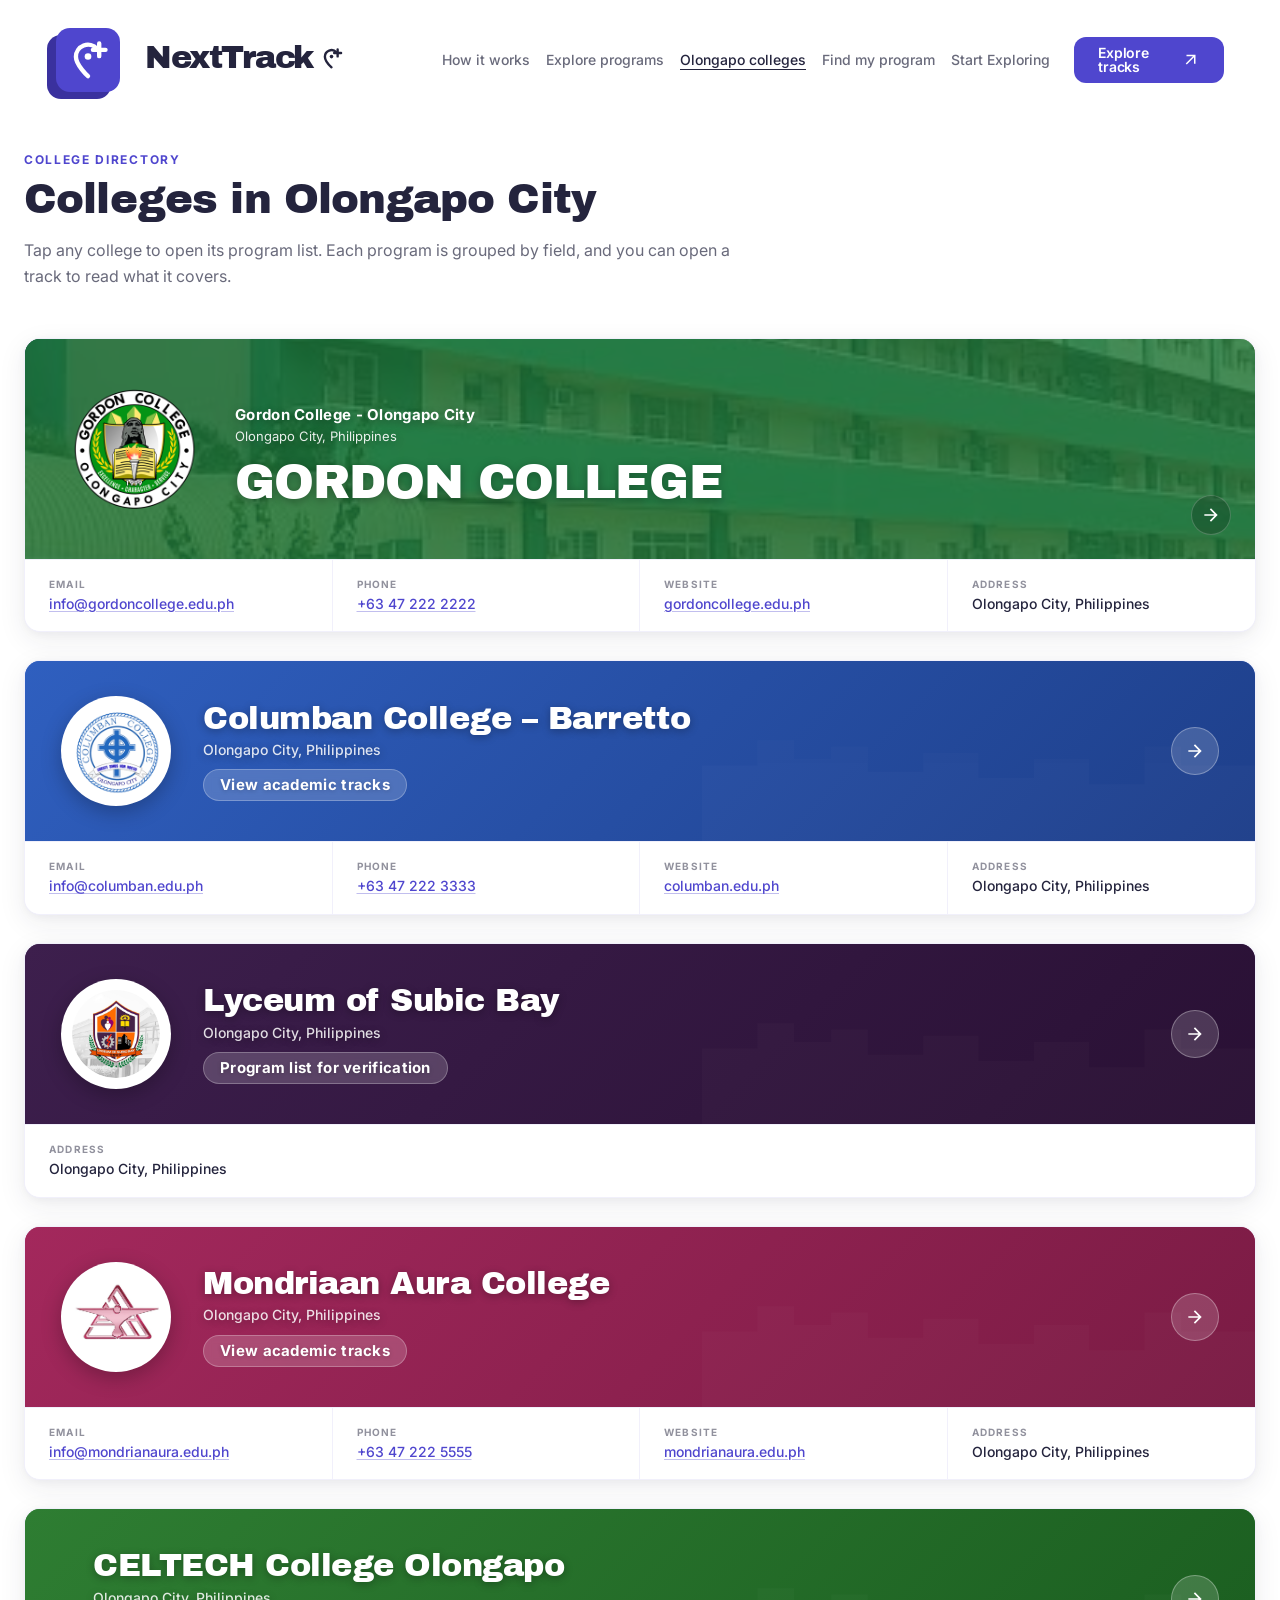
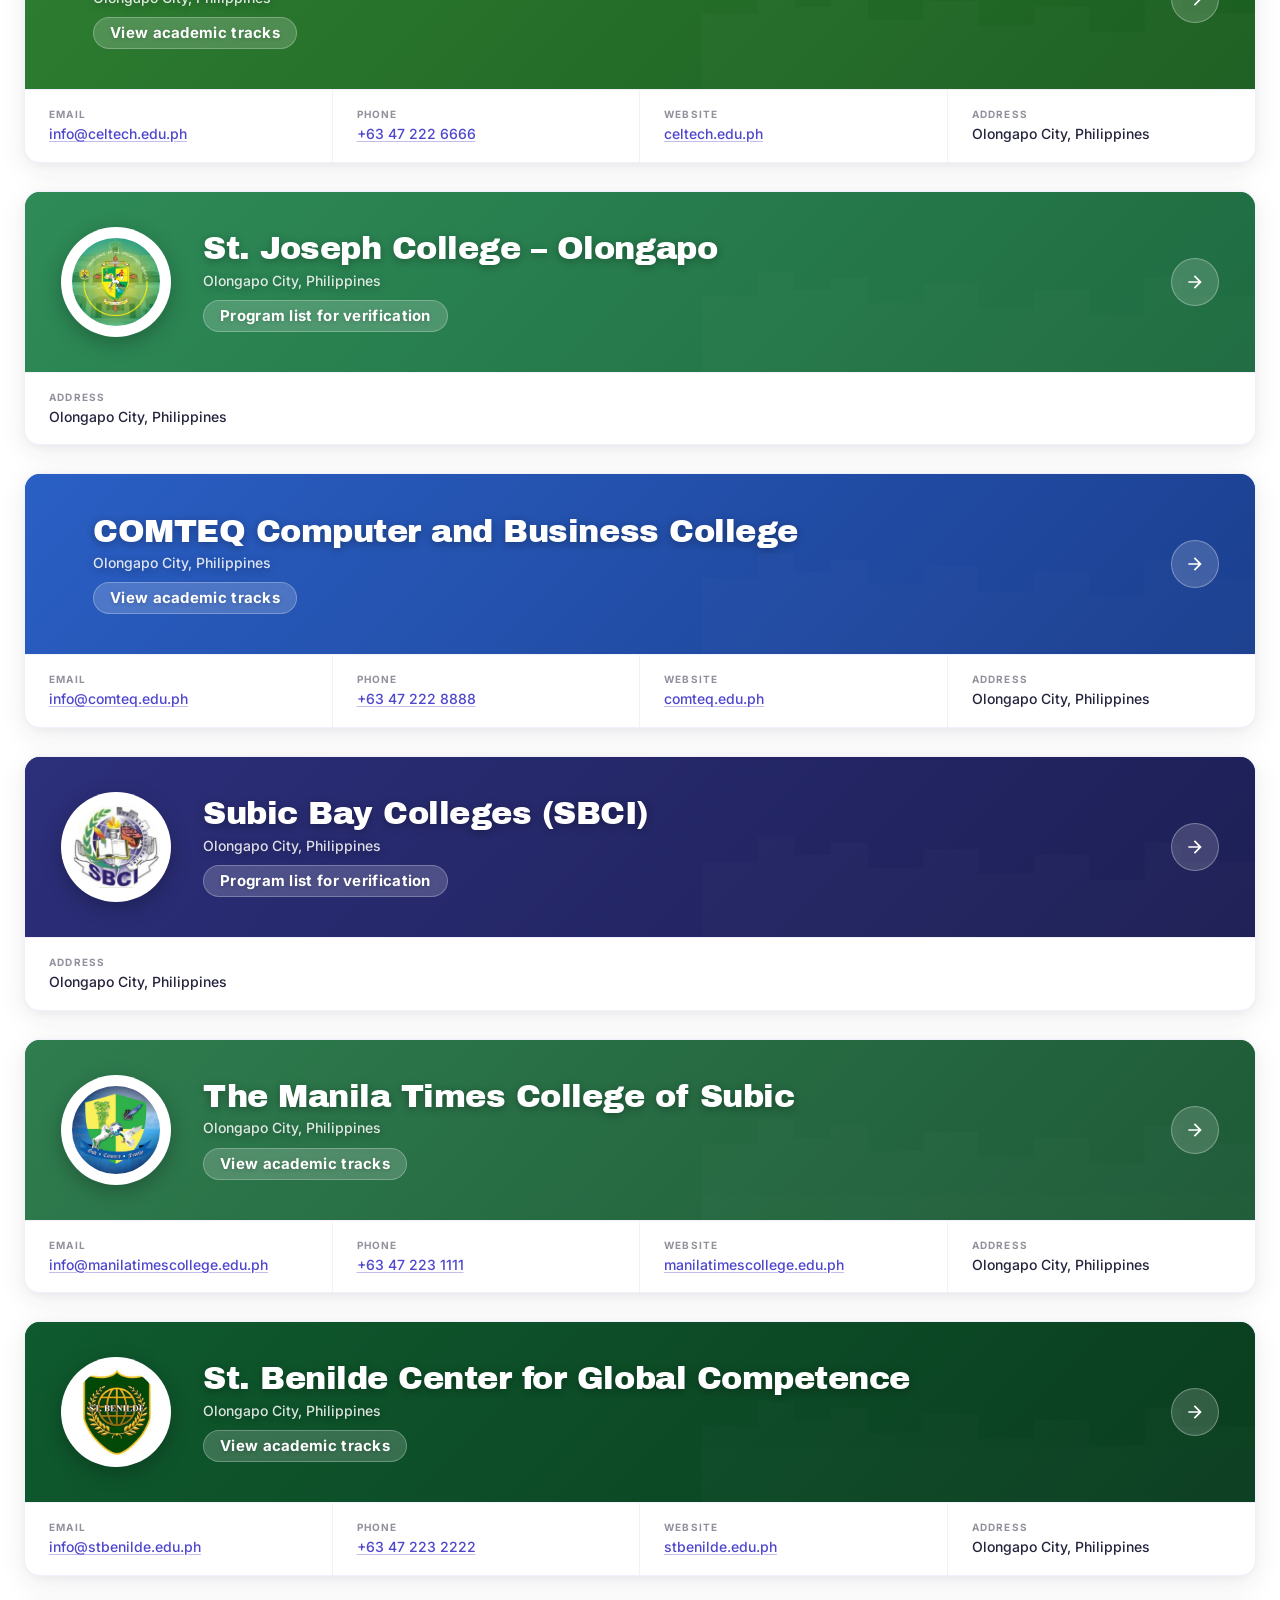
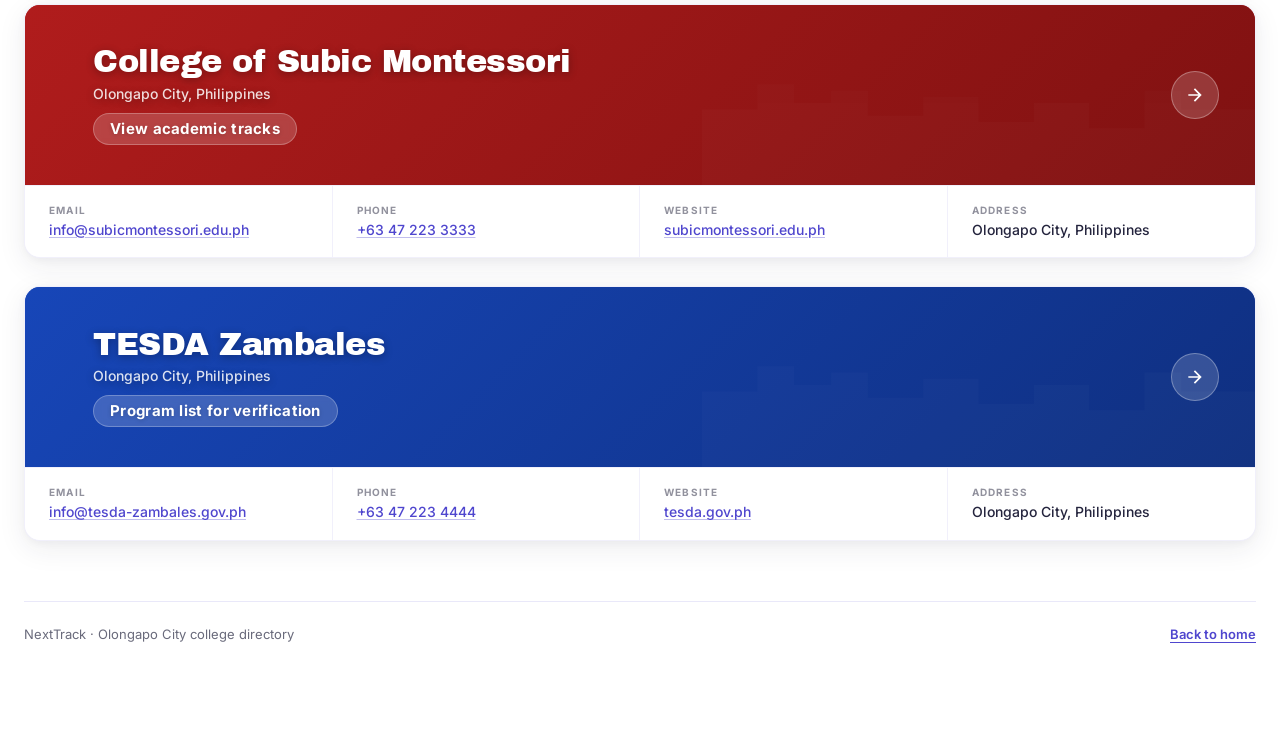
==== commit 7f7b4ca9: "Add files via upload" ====
--- a/colleges.html
+++ b/colleges.html
@@ -44,6 +44,7 @@
       <a href="index.html#how-it-works">How it works</a>
       <a href="index.html#programs">Explore programs</a>
       <a class="is-active" href="colleges.html">Olongapo colleges</a>
+      <a href="quiz.html">Find my program</a>
       <a href="index.html#welcome">Start Exploring</a>
     </nav>
 
--- a/styles.css
+++ b/styles.css
@@ -533,12 +533,29 @@
 }
 
 /* Responsive */
-@media (max-width: 1280px) {
+@media (max-width: 1320px) {
   .site-header {
     height: auto;
-    padding: 28px 40px 0;
-  }
-
+    padding: 28px 32px 0;
+  }
+
+  .main-nav {
+    gap: 16px;
+    margin-right: 24px;
+  }
+
+  .main-nav a {
+    font-size: 14px;
+  }
+
+  .header-cta {
+    width: 150px;
+    min-height: 46px;
+    font-size: 14px;
+  }
+}
+
+@media (max-width: 1280px) {
   .section-welcome {
     min-height: 0;
     padding-bottom: 40px;
@@ -602,14 +619,20 @@
   }
 }
 
+@media (max-width: 1140px) {
+  .main-nav {
+    display: none;
+  }
+
+  .header-cta {
+    margin-left: auto;
+  }
+}
+
 @media (max-width: 900px) {
   .site-header {
     flex-wrap: wrap;
     row-gap: 20px;
-  }
-
-  .main-nav {
-    display: none;
   }
 
   .header-cta {
--- a/colleges.css
+++ b/colleges.css
@@ -74,9 +74,13 @@
   min-height: 180px;
   padding: 28px 36px;
   border: 0;
-  background-color: #2b6b3f;
+  background-color: var(--banner-color, #2b6b3f);
   background-image:
-    linear-gradient(135deg, rgba(43, 107, 63, 0.92) 0%, rgba(30, 79, 46, 0.85) 100%),
+    linear-gradient(
+      135deg,
+      var(--banner-color, #2b6b3f) 0%,
+      var(--banner-color-dark, #1e4f2e) 100%
+    ),
     repeating-linear-gradient(45deg, rgba(255, 255, 255, 0.04) 0 1px, transparent 1px 24px);
   background-size: cover, 34px 34px;
   color: var(--white);
@@ -122,7 +126,11 @@
 }
 
 .college-photo[src=""] {
-  background: linear-gradient(135deg, #2b6b3f 0%, #1e4f2e 100%);
+  background: linear-gradient(
+    135deg,
+    var(--banner-color, #2b6b3f) 0%,
+    var(--banner-color-dark, #1e4f2e) 100%
+  );
 }
 
 .college-logo[src=""] {
@@ -228,7 +236,7 @@
 .college-banner.is-reference-design {
   min-height: 220px;
   padding: 32px 40px;
-  background-color: #1a5c3a; /* Fallback deep green */
+  background-color: var(--banner-color, #1a5c3a); /* Fallback brand color */
   background-image: none; 
 }
 
@@ -240,12 +248,13 @@
   filter: brightness(0.9);
 }
 
-/* 2. The green tint overlay (Middle Layer) */
+/* 2. The color tint overlay (Middle Layer) */
 .college-banner.is-reference-design::before {
   content: "";
   position: absolute;
   inset: 0;
-  background: rgba(38, 115, 77, 0.8); /* Tinted green overlay */
+  background: var(--banner-color, #26734d); /* Tinted overlay from the logo palette */
+  opacity: 0.8;
   z-index: 2; /* Above the image, below the text */
   pointer-events: none;
 }
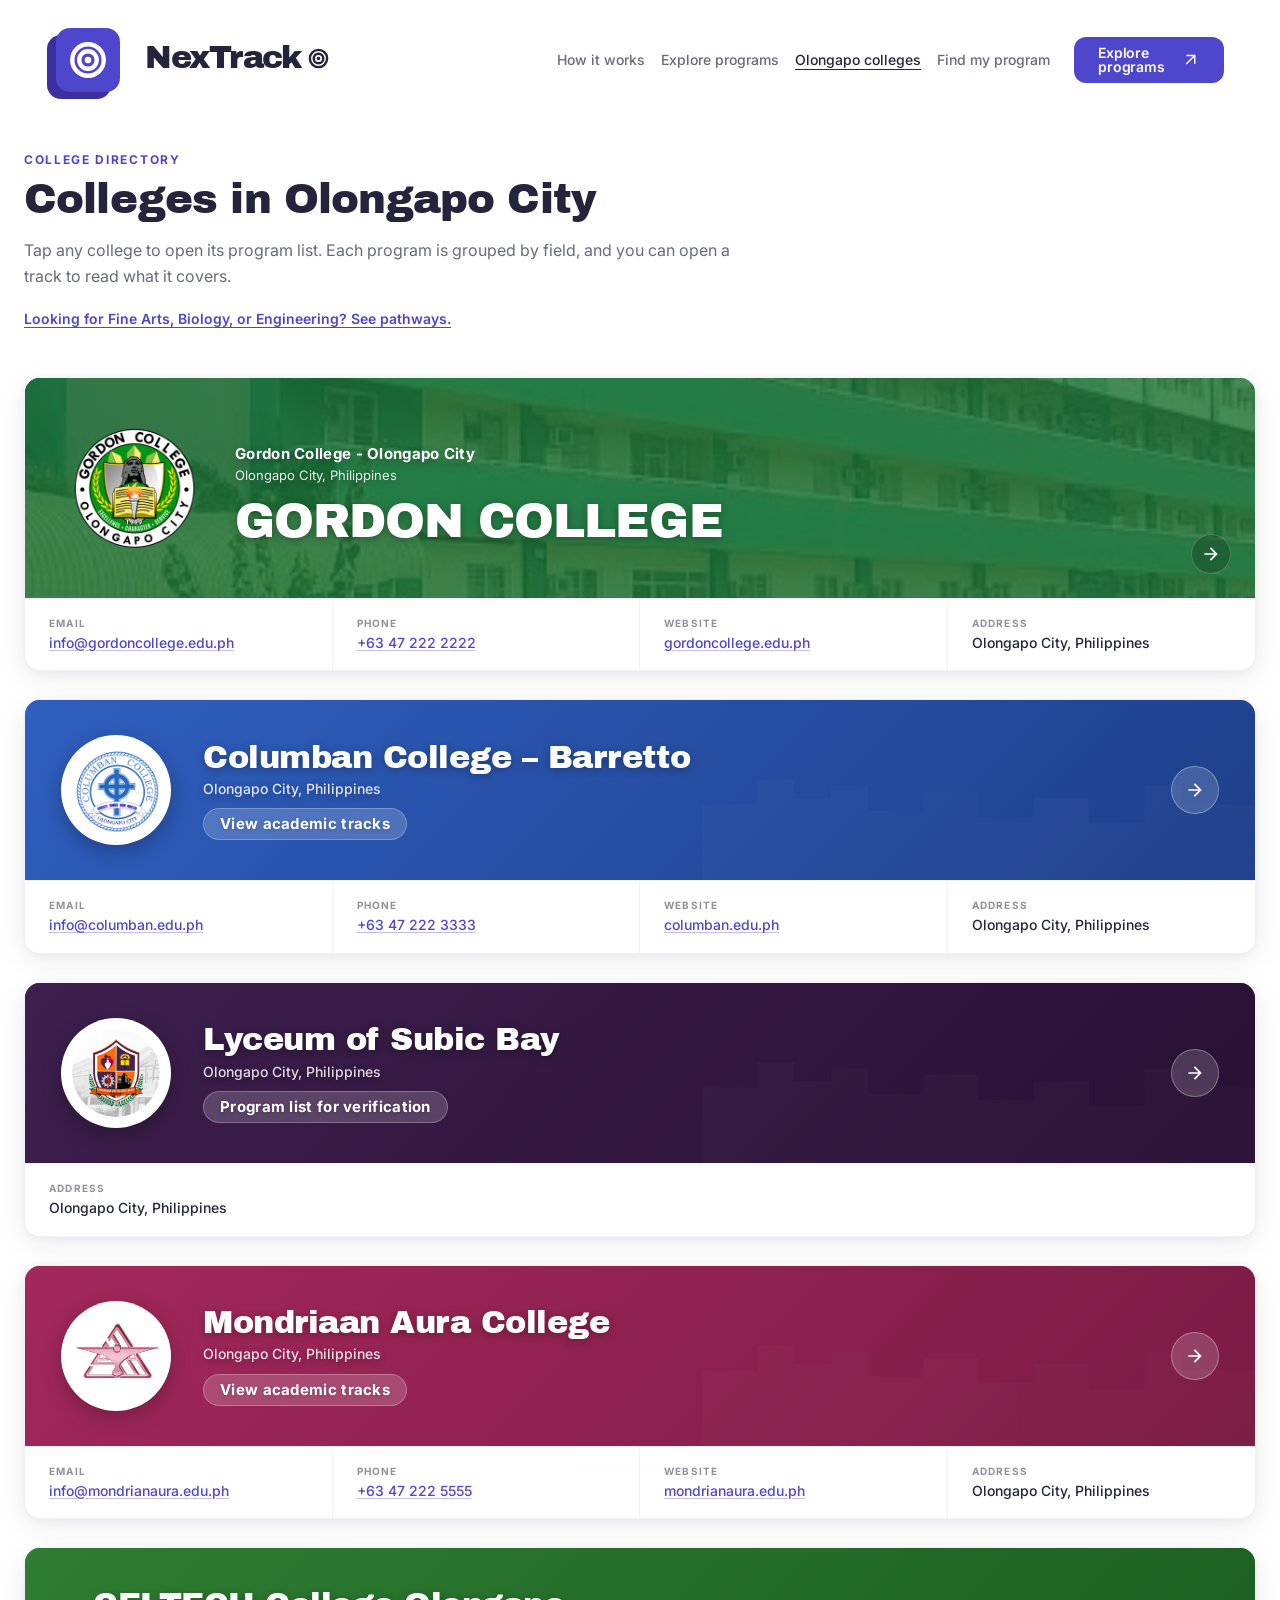
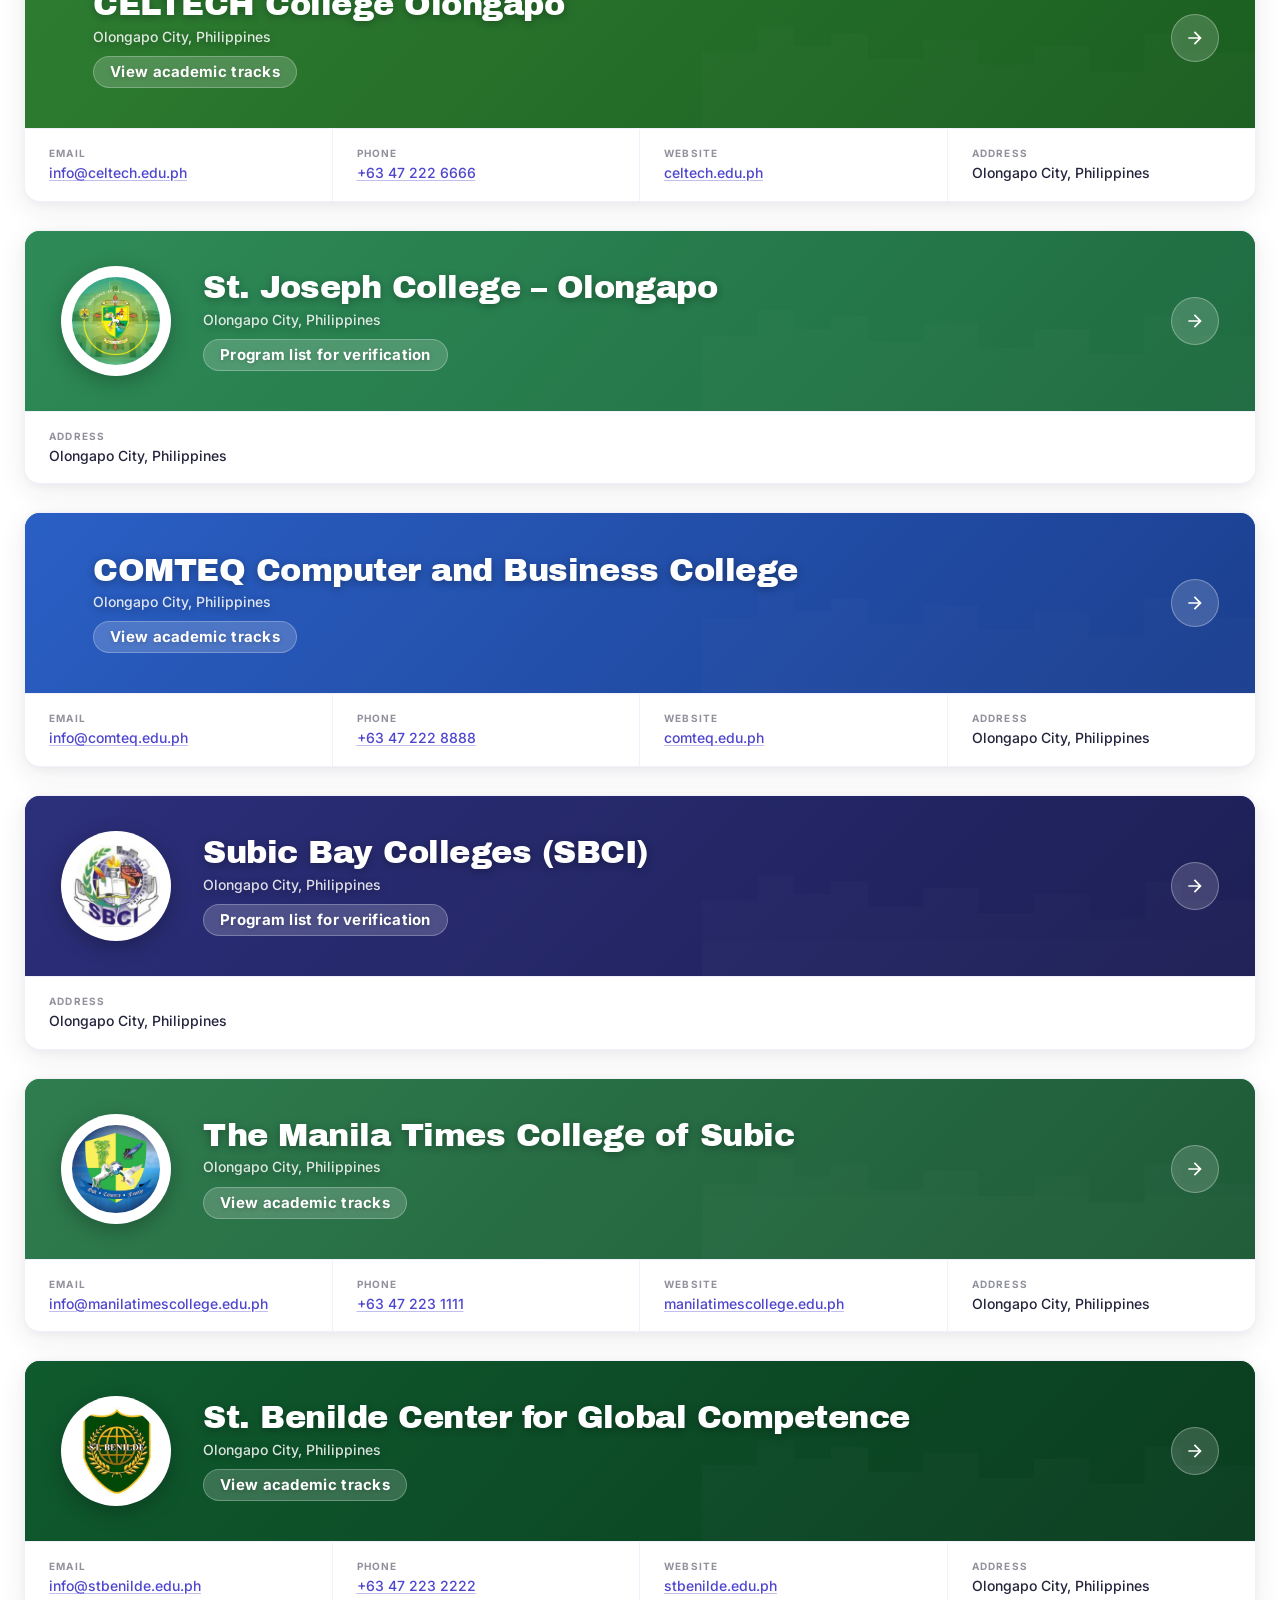
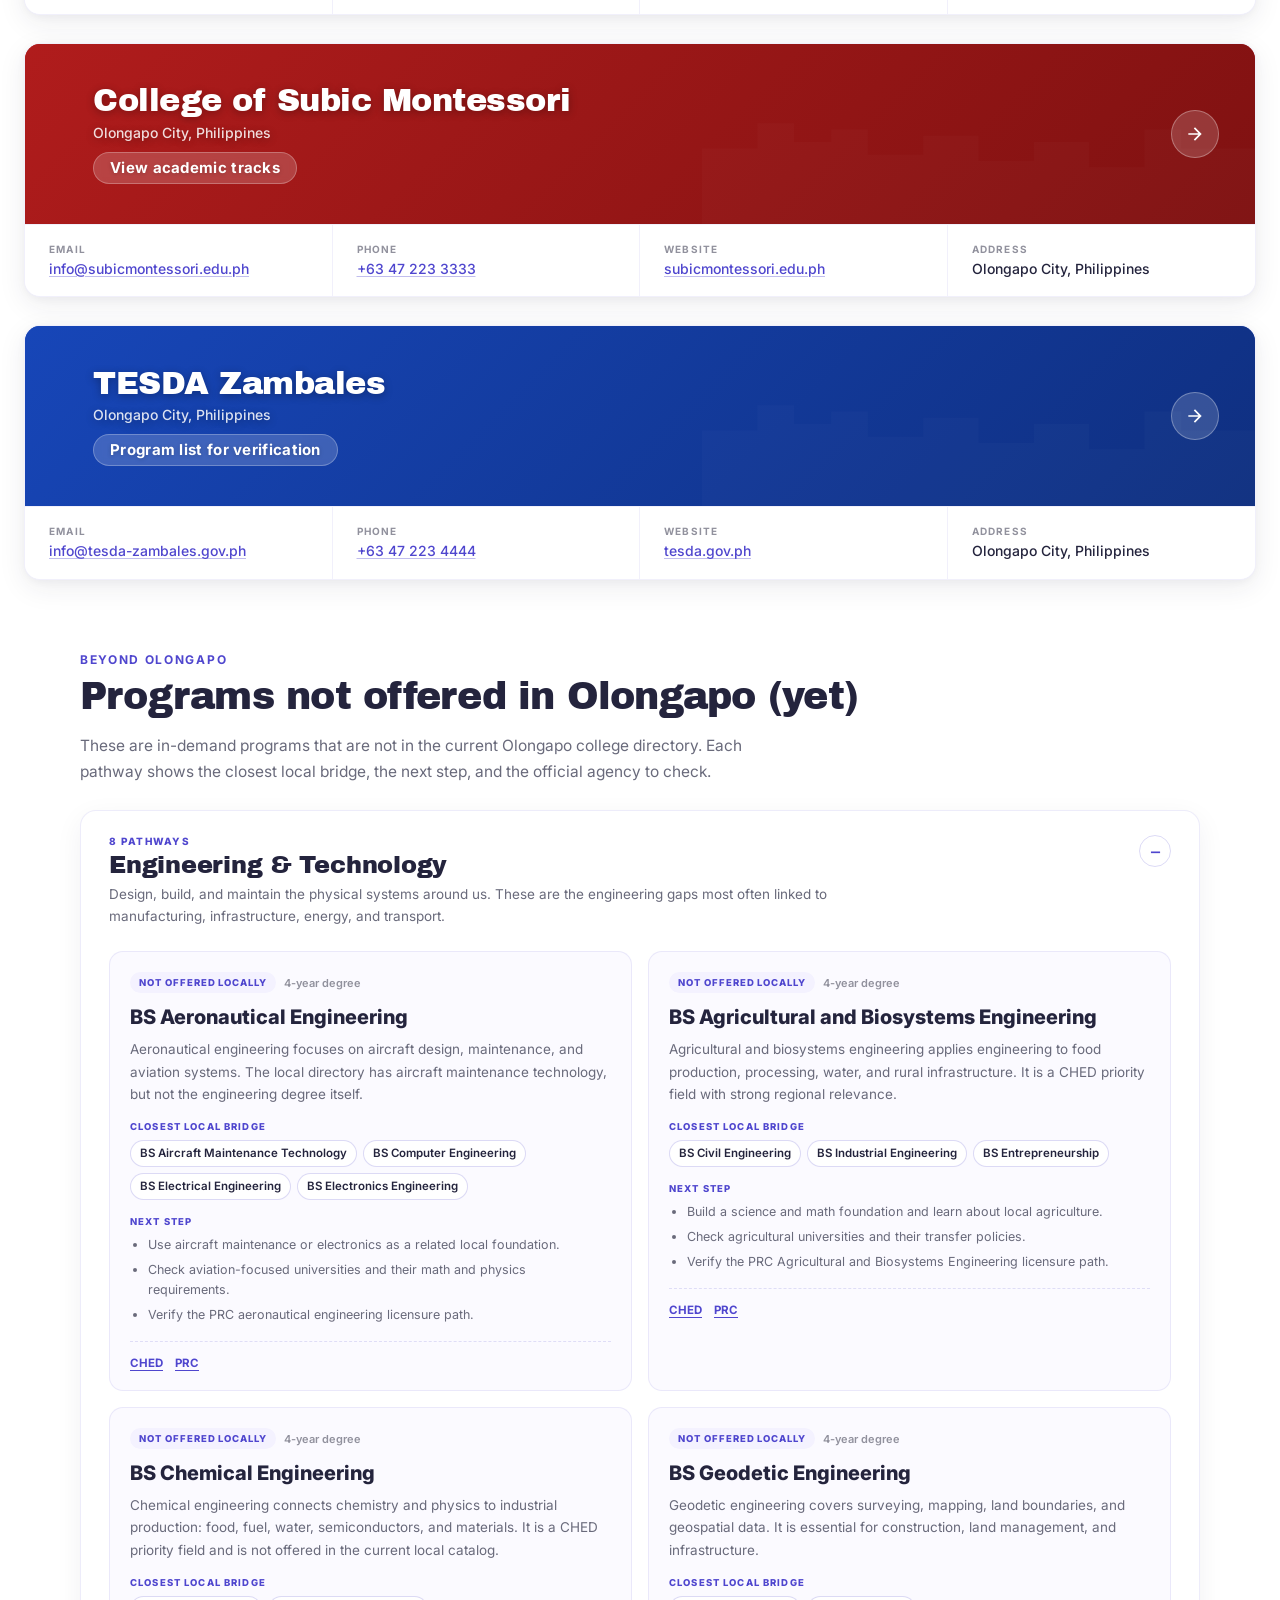
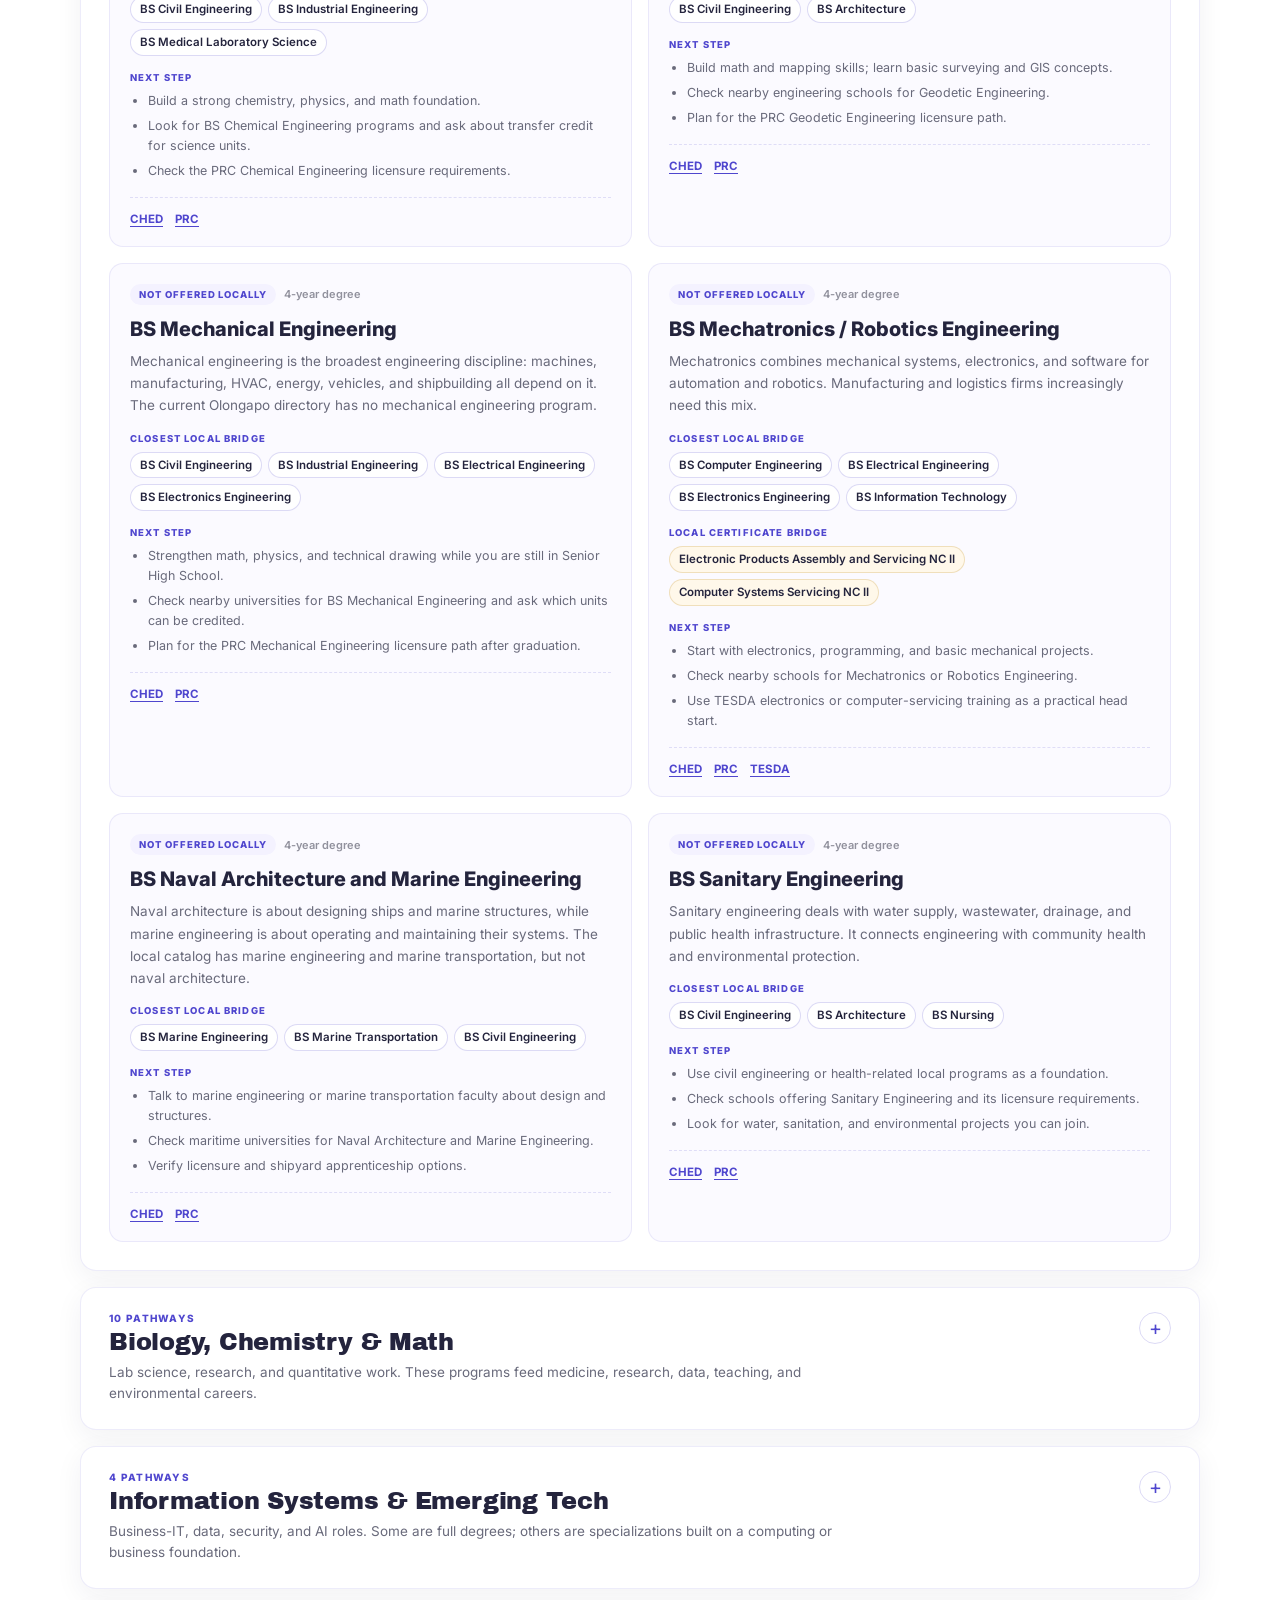
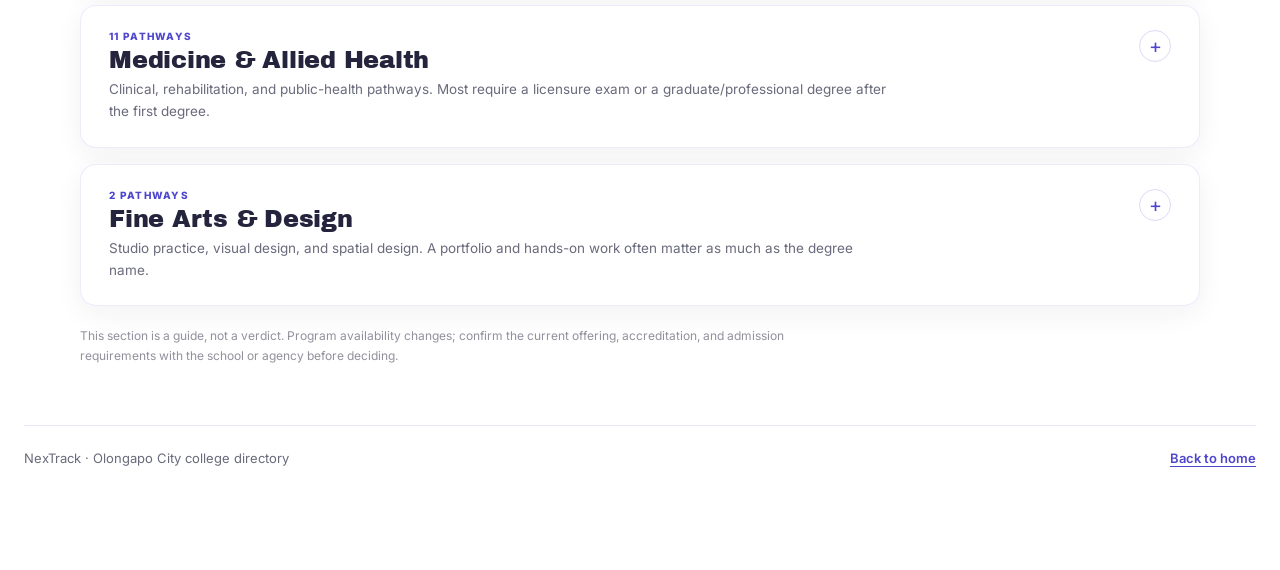
==== commit 31cde194: "Rebuild site structure and add program photos" ====
--- a/colleges.html
+++ b/colleges.html
@@ -3,20 +3,22 @@
 <head>
   <meta charset="UTF-8" />
   <meta name="viewport" content="width=device-width, initial-scale=1.0" />
-  <title>Olongapo City Colleges — NextTrack</title>
+  <title>Olongapo City Colleges — NexTrack</title>
   <meta name="description" content="A college directory for Olongapo City, with program and contact details." />
   <link rel="preconnect" href="https://fonts.googleapis.com" />
   <link rel="preconnect" href="https://fonts.gstatic.com" crossorigin />
   <link href="https://fonts.googleapis.com/css2?family=Archivo+Black&family=Inter:wght@400;500;600;700;900&display=swap" rel="stylesheet" />
-  <link rel="stylesheet" href="styles.css" />
-  <link rel="stylesheet" href="colleges.css" />
+  <link rel="stylesheet" href="css/styles.css" />
+  <link rel="stylesheet" href="css/track-dialog.css" />
+  <link rel="stylesheet" href="css/pathways.css" />
+  <link rel="stylesheet" href="css/colleges.css" />
 </head>
 <body class="colleges-page">
   <svg class="svg-sprite" aria-hidden="true" focusable="false">
     <symbol id="icon-logo-bold" viewBox="0 0 24 24" fill="none">
-      <path d="M12 21.2s-6.9-6.3-6.9-11.1a6.9 6.9 0 0 1 12-4.6" stroke="currentColor" stroke-width="2.5" stroke-linecap="round" />
-      <circle cx="12" cy="10" r="1.9" fill="currentColor" />
-      <path d="M18.4 2.6v7.2M14.8 6.2h7.2" stroke="currentColor" stroke-width="2.5" stroke-linecap="round" />
+      <circle cx="12" cy="12" r="9" stroke="currentColor" stroke-width="2.5" />
+      <circle cx="12" cy="12" r="5" stroke="currentColor" stroke-width="2.5" />
+      <circle cx="12" cy="12" r="1.9" fill="currentColor" />
     </symbol>
     <symbol id="icon-arrow-right" viewBox="0 -960 960 960" fill="currentColor">
       <path d="M647-440H160v-80h487L423-744l57-56 320 320-320 320-57-56 224-224Z" />
@@ -30,26 +32,25 @@
   </svg>
 
   <header class="site-header">
-    <a class="brand" href="index.html" aria-label="NextTrack home">
+    <a class="brand" href="index.html" aria-label="NexTrack home">
       <span class="brand-mark">
         <svg class="icon" aria-hidden="true"><use href="#icon-logo-bold" /></svg>
       </span>
       <span class="brand-lockup">
-        <span class="brand-word">NextTrack</span>
+        <span class="brand-word">NexTrack</span>
         <svg class="brand-mini icon" aria-hidden="true"><use href="#icon-logo-bold" /></svg>
       </span>
     </a>
 
     <nav class="main-nav" aria-label="Main">
       <a href="index.html#how-it-works">How it works</a>
-      <a href="index.html#programs">Explore programs</a>
+      <a href="index.html#explore-programs">Explore programs</a>
       <a class="is-active" href="colleges.html">Olongapo colleges</a>
       <a href="quiz.html">Find my program</a>
-      <a href="index.html#welcome">Start Exploring</a>
     </nav>
 
-    <a class="btn btn-primary header-cta" href="index.html#programs">
-      Explore tracks
+    <a class="btn btn-primary header-cta" href="index.html#explore-programs">
+      Explore programs
       <svg class="icon" aria-hidden="true"><use href="#icon-arrow-up-right" /></svg>
     </a>
   </header>
@@ -59,14 +60,29 @@
       <p class="college-kicker">College directory</p>
       <h1 class="college-page-title" id="college-page-title">Colleges in Olongapo City</h1>
       <p class="college-lede">Tap any college to open its program list. Each program is grouped by field, and you can open a track to read what it covers.</p>
+      <p class="college-pathway-link"><a href="#beyond-olongapo">Looking for Fine Arts, Biology, or Engineering? See pathways.</a></p>
     </section>
 
     <section class="college-list" id="college-list" aria-label="Olongapo City college directory">
       <!-- College entries are rendered by colleges.js -->
     </section>
 
+    <section class="beyond-section" id="beyond-olongapo" aria-labelledby="beyond-title">
+      <div class="beyond-hero">
+        <p class="college-kicker">Beyond Olongapo</p>
+        <h2 class="beyond-title" id="beyond-title">Programs not offered in Olongapo (yet)</h2>
+        <p class="beyond-lede">These are in-demand programs that are not in the current Olongapo college directory. Each pathway shows the closest local bridge, the next step, and the official agency to check.</p>
+      </div>
+
+      <div id="beyond-list">
+        <!-- Gap-track cards are rendered by pathways.js -->
+      </div>
+
+      <p class="beyond-disclaimer">This section is a guide, not a verdict. Program availability changes; confirm the current offering, accreditation, and admission requirements with the school or agency before deciding.</p>
+    </section>
+
     <footer class="college-footer">
-      <p>NextTrack · Olongapo City college directory</p>
+      <p>NexTrack · Olongapo City college directory</p>
       <a href="index.html">Back to home</a>
     </footer>
   </main>
@@ -123,6 +139,8 @@
     </div>
   </dialog>
 
-  <script src="colleges.js"></script>
+  <script src="js/colleges.js"></script>
+  <script src="data/pathways-data.js"></script>
+  <script src="js/pathways.js"></script>
 </body>
 </html>
--- a/css/styles.css
+++ b/css/styles.css
@@ -0,0 +1,1109 @@
+:root {
+  --purple: #4f46ce;
+  --purple-dark: #3d35b8;
+  --purple-shadow: #3a319e;
+  --lavender: #d2def8;
+  --grey: #d9d9d9;
+  --ink: #24243d;
+  --icon: #1c1b1f;
+  --muted: #696a7b;
+  --muted-light: #91919d;
+  --white: #ffffff;
+  --radius: 12px;
+  --paper: #f4f2ff;
+  --paper-light: #ffffff;
+  --paper-deep: #e6e9fb;
+  --line: rgba(79, 70, 206, 0.2);
+}
+
+*,
+*::before,
+*::after {
+  box-sizing: border-box;
+}
+
+html {
+  -webkit-text-size-adjust: 100%;
+  scroll-behavior: smooth;
+}
+
+body {
+  max-width: 1440px;
+  margin: 0 auto;
+  background: var(--white);
+  color: var(--ink);
+  font-family: "Inter", "Segoe UI", system-ui, -apple-system, sans-serif;
+  -webkit-font-smoothing: antialiased;
+  -moz-osx-font-smoothing: grayscale;
+}
+
+a {
+  color: inherit;
+  text-decoration: none;
+}
+
+img {
+  max-width: 100%;
+}
+
+.svg-sprite {
+  position: absolute;
+  width: 0;
+  height: 0;
+  overflow: hidden;
+}
+
+.icon {
+  display: inline-block;
+  width: 18px;
+  height: 18px;
+  flex: none;
+}
+
+.text-purple {
+  color: var(--purple);
+}
+
+/* Header */
+.site-header {
+  position: sticky;
+  top: 0;
+  z-index: 100;
+  display: flex;
+  align-items: center;
+  height: 100px;
+  padding: 36px 62px 0 70px;
+  background: var(--white);
+}
+
+.brand {
+  display: flex;
+  align-items: center;
+  gap: 25px;
+  flex: none;
+}
+
+.brand-mark {
+  position: relative;
+  display: grid;
+  place-items: center;
+  width: 64px;
+  height: 64px;
+  border-radius: 14px;
+  background: var(--purple);
+  color: var(--white);
+  box-shadow: -9px 7px 0 var(--purple-shadow);
+}
+
+.brand-mark .icon {
+  width: 42px;
+  height: 42px;
+}
+
+.brand-lockup {
+  display: flex;
+  align-items: center;
+  gap: 7px;
+  transform: translateY(-2px);
+}
+
+.brand-word {
+  font-family: "Archivo Black", "Arial Black", sans-serif;
+  font-size: 32px;
+  font-weight: 400;
+  line-height: 1;
+  letter-spacing: -0.045em;
+  color: var(--ink);
+}
+
+.brand-mini {
+  width: 23px;
+  height: 23px;
+  color: var(--ink);
+}
+
+.main-nav {
+  display: flex;
+  align-items: center;
+  gap: 27px;
+  margin-left: auto;
+  margin-right: 59px;
+}
+
+.main-nav a {
+  font-size: 15px;
+  font-weight: 500;
+  line-height: 1.2;
+  color: var(--muted);
+  white-space: nowrap;
+  transition: color 0.15s ease;
+}
+
+.main-nav a:hover {
+  color: var(--ink);
+}
+
+.main-nav a.is-active {
+  color: var(--ink);
+  text-decoration: underline;
+  text-underline-offset: 4px;
+  text-decoration-thickness: 1px;
+}
+
+.btn {
+  display: inline-flex;
+  align-items: center;
+  justify-content: center;
+  gap: 10px;
+  min-height: 52px;
+  padding: 0 24px;
+  border: 0;
+  border-radius: var(--radius);
+  font-family: inherit;
+  font-size: 16px;
+  font-weight: 600;
+  line-height: 1;
+  letter-spacing: -0.01em;
+  cursor: pointer;
+  transition: background-color 0.15s ease, transform 0.15s ease;
+}
+
+.btn .icon {
+  width: 18px;
+  height: 18px;
+}
+
+.btn-primary {
+  background: var(--purple);
+  color: var(--white);
+}
+
+.btn-primary:hover {
+  background: var(--purple-dark);
+}
+
+.btn-soft {
+  background: var(--lavender);
+  color: var(--ink);
+}
+
+.btn-soft:hover {
+  background: #c5d4f5;
+}
+
+.header-cta {
+  flex: none;
+  width: 172px;
+  min-height: 52px;
+}
+
+/* Sections */
+.section {
+  position: relative;
+  display: flow-root;
+  width: 100%;
+}
+
+.section-welcome {
+  min-height: 924px;
+}
+
+.section-how,
+.section-programs {
+  min-height: 1024px;
+}
+
+/* Welcome */
+.section-welcome .hero {
+  display: grid;
+  grid-template-columns: 638px 631px;
+  padding: 183px 102px 0 72px;
+}
+
+.hero-copy {
+  max-width: 638px;
+  padding-top: 52px;
+}
+
+.hero-title {
+  margin: 0;
+  font-family: "Inter", "Segoe UI", system-ui, sans-serif;
+  font-size: 48px;
+  font-weight: 900;
+  line-height: 1;
+  letter-spacing: -0.02em;
+  color: var(--ink);
+}
+
+.title-mark {
+  width: 24px;
+  height: 24px;
+  margin-left: 4px;
+  vertical-align: -2px;
+  color: var(--purple);
+}
+
+.hero-subtitle {
+  margin: 50px 0 0;
+  font-family: "Archivo Black", "Arial Black", sans-serif;
+  font-size: 48px;
+  font-weight: 400;
+  line-height: 49px;
+  letter-spacing: -0.02em;
+  color: var(--ink);
+}
+
+.hero-lede {
+  margin: 16px 0 0;
+  font-size: 18.5px;
+  font-weight: 700;
+  line-height: 20px;
+  color: var(--ink);
+}
+
+.hero-actions {
+  display: flex;
+  flex-wrap: wrap;
+  gap: 36px;
+  margin-top: 27px;
+}
+
+.hero-actions .btn-primary {
+  width: 172px;
+  height: 52px;
+  min-height: 0;
+  padding: 0;
+}
+
+.hero-actions .btn-soft {
+  width: 224px;
+  height: 54px;
+  min-height: 0;
+  padding: 0;
+}
+
+.hero-checks {
+  display: flex;
+  flex-direction: column;
+  gap: 6px;
+  margin: 20px 0 0;
+  padding: 0;
+  list-style: none;
+  font-size: 14px;
+  font-weight: 400;
+  line-height: 18px;
+  color: var(--muted);
+}
+
+.hero-checks li {
+  display: flex;
+  align-items: center;
+  gap: 8px;
+}
+
+.hero-checks .check {
+  width: 14px;
+  height: 14px;
+  color: var(--muted);
+}
+
+.hero-photo {
+  width: 695px;
+  height: 476px;
+  margin-top: 14px;
+  overflow: hidden;
+  border-radius: 20px;
+  background: var(--grey);
+  object-fit: cover;
+}
+
+.hero-photo img {
+  display: block;
+  width: 100%;
+  height: 100%;
+  object-fit: cover;
+}
+
+.hero-photo img[src="#"] {
+  visibility: hidden;
+}
+
+.page-footer {
+  position: absolute;
+  left: 82px;
+  bottom: 40px;
+  margin: 0;
+  font-size: 14px;
+  font-weight: 700;
+  line-height: 1;
+  color: var(--ink);
+}
+
+/* How it works */
+.page-title {
+  margin: 0;
+  font-family: "Archivo Black", "Arial Black", sans-serif;
+  font-weight: 400;
+  letter-spacing: -0.02em;
+  color: var(--ink);
+}
+
+.section-how .page-title {
+  margin: 194px 0 0 88px;
+  font-size: 40px;
+  line-height: 1;
+}
+
+.section-how .steps {
+  display: flex;
+  align-items: flex-start;
+  margin: 173px 0 0 99px;
+}
+
+.step {
+  flex: none;
+}
+
+.section-how .step:nth-child(1) {
+  width: 249px;
+  margin-right: 107px;
+}
+
+.section-how .step:nth-child(2) {
+  width: 246px;
+  margin-right: 77px;
+}
+
+.section-how .step:nth-child(3) {
+  width: 236px;
+  margin-right: 66px;
+}
+
+.section-how .step:nth-child(4) {
+  width: 251px;
+}
+
+.step-top {
+  display: flex;
+  align-items: center;
+  justify-content: flex-start;
+  gap: 145px;
+}
+
+.step-number {
+  font-family: "Archivo Black", "Arial Black", sans-serif;
+  font-size: 38px;
+  font-weight: 400;
+  line-height: 1;
+  color: var(--purple);
+}
+
+.step-icon {
+  width: 32px;
+  height: 32px;
+  color: var(--icon);
+}
+
+.step-title {
+  margin: 22px 0 0;
+  font-family: "Archivo Black", "Arial Black", sans-serif;
+  font-size: 20px;
+  font-weight: 400;
+  line-height: 22px;
+  letter-spacing: 0;
+  color: var(--ink);
+}
+
+.step-text {
+  margin: 29px 0 0;
+  font-size: 14px;
+  font-weight: 400;
+  line-height: 17px;
+  color: var(--muted);
+}
+
+/* Programs */
+.section-programs .page-title {
+  margin: 192px 0 0 95px;
+  font-size: 41px;
+  line-height: 1;
+}
+
+.section-programs .programs-grid {
+  display: grid;
+  grid-template-columns: repeat(4, 263px);
+  column-gap: 76px;
+  margin: 107px 0 0 85px;
+}
+
+.program-card {
+  overflow: hidden;
+  width: 263px;
+  border-radius: 16px;
+  background: var(--lavender);
+}
+
+.card-photo {
+  height: 111px;
+}
+
+.card-photo img {
+  display: block;
+  width: 100%;
+  height: 100%;
+  object-fit: cover;
+}
+
+.card-body {
+  height: 277px;
+  padding: 21px 12px 0;
+}
+
+.card-title-row {
+  display: flex;
+  align-items: flex-start;
+  justify-content: flex-start;
+  gap: 18px;
+}
+
+.card-title {
+  width: 170px;
+  max-width: 170px;
+  margin: 0;
+  font-family: "Archivo Black", "Arial Black", sans-serif;
+  font-size: 21px;
+  font-weight: 400;
+  line-height: 22px;
+  letter-spacing: -0.01em;
+  color: var(--ink);
+}
+
+.card-icon {
+  width: 32px;
+  height: 32px;
+  margin-top: 2px;
+  color: var(--icon);
+}
+
+.card-desc {
+  margin: 26px 0 0;
+  font-size: 14px;
+  font-weight: 400;
+  line-height: 17px;
+  color: var(--ink);
+}
+
+.card-link {
+  display: flex;
+  align-items: center;
+  justify-content: space-between;
+  width: 100%;
+  margin-top: 55px;
+  padding: 0 28px 0 5px;
+  border: 0;
+  background: transparent;
+  appearance: none;
+  font-family: inherit;
+  font-size: 14px;
+  font-weight: 500;
+  line-height: 1;
+  color: var(--purple);
+  text-align: left;
+  cursor: pointer;
+}
+
+.card-link:hover {
+  color: var(--purple-dark);
+}
+
+.card-link:focus-visible {
+  outline: 2px solid var(--purple);
+  outline-offset: 4px;
+  border-radius: 4px;
+}
+
+.card-link .icon {
+  width: 16px;
+  height: 16px;
+  transition: transform 180ms ease;
+}
+
+.card-link:hover .icon {
+  transform: translate(2px, -2px);
+}
+
+.programs-note {
+  margin: 26px 0 0;
+  font-size: 13px;
+  line-height: 1.6;
+  color: var(--muted);
+}
+
+.programs-note a {
+  font-weight: 700;
+  color: var(--purple);
+  text-decoration: underline;
+  text-underline-offset: 3px;
+}
+
+/* Explore programs */
+.section-explore {
+  padding: 96px 0 120px;
+  background: var(--paper);
+}
+
+.explore-inner {
+  max-width: 1260px;
+  margin: 0 auto;
+  padding: 0 40px;
+}
+
+.explore-head {
+  display: flex;
+  align-items: flex-end;
+  justify-content: space-between;
+  gap: 40px;
+}
+
+.explore-kicker {
+  margin: 0 0 10px;
+  font-size: 11px;
+  font-weight: 700;
+  line-height: 1.2;
+  letter-spacing: 0.16em;
+  text-transform: uppercase;
+  color: var(--purple);
+}
+
+.section-explore .page-title {
+  font-size: 44px;
+  line-height: 1;
+}
+
+.explore-lede {
+  max-width: 620px;
+  margin: 16px 0 0;
+  font-size: 15px;
+  line-height: 1.6;
+  color: var(--muted);
+}
+
+.explore-controls {
+  display: flex;
+  flex: none;
+  gap: 10px;
+}
+
+.explore-field input,
+.explore-field select {
+  height: 46px;
+  border: 1px solid var(--line);
+  border-radius: 10px;
+  background: var(--white);
+  color: var(--ink);
+  font: inherit;
+  font-size: 14px;
+}
+
+.explore-field input {
+  width: 250px;
+  padding: 0 16px;
+}
+
+.explore-field select {
+  width: 220px;
+  padding: 0 14px;
+}
+
+.explore-field input::placeholder {
+  color: var(--muted-light);
+}
+
+.explore-field input:focus,
+.explore-field select:focus {
+  outline: 2px solid var(--purple);
+  outline-offset: 2px;
+}
+
+.explore-count {
+  margin: 34px 0 0;
+  font-size: 13px;
+  font-weight: 600;
+  line-height: 1.4;
+  color: var(--muted);
+}
+
+.program-directory {
+  display: grid;
+  grid-template-columns: repeat(auto-fill, minmax(320px, 1fr));
+  gap: 14px;
+  margin-top: 16px;
+}
+
+.program-directory-card {
+  min-width: 0;
+}
+
+.program-directory-button {
+  position: relative;
+  display: flex;
+  flex-direction: column;
+  align-items: stretch;
+  width: 100%;
+  height: 100%;
+  padding: 0;
+  border: 1px solid rgba(79, 70, 206, 0.16);
+  border-radius: 14px;
+  background: var(--white);
+  color: var(--ink);
+  font: inherit;
+  text-align: left;
+  cursor: pointer;
+  overflow: hidden;
+  transition: transform 0.15s ease, border-color 0.15s ease, box-shadow 0.15s ease;
+}
+
+.program-directory-button:hover {
+  transform: translateY(-2px);
+  border-color: rgba(79, 70, 206, 0.45);
+  box-shadow: 0 10px 24px rgba(36, 36, 61, 0.08);
+}
+
+.program-directory-button:focus-visible {
+  outline: 2px solid var(--purple);
+  outline-offset: 3px;
+}
+
+.program-directory-media {
+  position: relative;
+  display: block;
+  flex: none;
+  height: 118px;
+  background: var(--paper-deep);
+}
+
+.program-directory-media::after {
+  position: absolute;
+  inset: 0;
+  background: linear-gradient(180deg, rgba(16, 18, 38, 0.04), rgba(16, 18, 38, 0.3));
+  content: "";
+  pointer-events: none;
+}
+
+.program-directory-media img {
+  width: 100%;
+  height: 100%;
+  object-fit: cover;
+}
+
+.program-directory-icon {
+  position: absolute;
+  bottom: -18px;
+  left: 16px;
+  z-index: 1;
+  display: grid;
+  place-items: center;
+  width: 40px;
+  height: 40px;
+  border: 2px solid var(--white);
+  border-radius: 10px;
+  background: var(--paper-deep);
+  box-shadow: 0 4px 12px rgba(36, 36, 61, 0.16);
+  color: var(--purple);
+}
+
+.program-directory-icon .icon {
+  width: 20px;
+  height: 20px;
+}
+
+.program-directory-copy {
+  display: flex;
+  flex: 1;
+  flex-direction: column;
+  min-width: 0;
+  gap: 6px;
+  padding: 24px 18px 18px;
+}
+
+.program-directory-name {
+  font-size: 15.5px;
+  font-weight: 700;
+  line-height: 1.3;
+}
+
+.program-directory-tags {
+  font-size: 12.5px;
+  line-height: 1.45;
+  color: var(--muted);
+}
+
+.program-directory-colleges {
+  margin-top: auto;
+  padding-top: 2px;
+  font-size: 12px;
+  font-weight: 600;
+  line-height: 1.4;
+  color: var(--purple);
+}
+
+.program-directory-arrow {
+  position: absolute;
+  top: 14px;
+  right: 14px;
+  z-index: 1;
+  width: 16px;
+  height: 16px;
+  color: var(--white);
+  filter: drop-shadow(0 1px 3px rgba(16, 18, 38, 0.45));
+}
+
+.program-directory-button:hover .program-directory-arrow {
+  color: var(--white);
+}
+
+.program-directory-card[data-category="computing"] .program-directory-icon {
+  background: #e3e9ff;
+  color: #4f46ce;
+}
+
+.program-directory-card[data-category="business"] .program-directory-icon {
+  background: #fff0d9;
+  color: #a05a00;
+}
+
+.program-directory-card[data-category="health"] .program-directory-icon {
+  background: #ffe4e8;
+  color: #b4233a;
+}
+
+.program-directory-card[data-category="people"] .program-directory-icon {
+  background: #e3f5ea;
+  color: #1f7a3d;
+}
+
+.program-directory-card[data-category="technical"] .program-directory-icon {
+  background: #ece7ff;
+  color: #5b3fb8;
+}
+
+.explore-empty {
+  margin: 28px 0 0;
+  font-size: 14px;
+  line-height: 1.5;
+  color: var(--muted);
+}
+
+.sr-only {
+  position: absolute;
+  width: 1px;
+  height: 1px;
+  padding: 0;
+  margin: -1px;
+  overflow: hidden;
+  clip: rect(0, 0, 0, 0);
+  white-space: nowrap;
+  border: 0;
+}
+
+/* Responsive */
+@media (max-width: 1320px) {
+  .site-header {
+    height: auto;
+    padding: 28px 32px 0;
+  }
+
+  .main-nav {
+    gap: 16px;
+    margin-right: 24px;
+  }
+
+  .main-nav a {
+    font-size: 14px;
+  }
+
+  .header-cta {
+    width: 150px;
+    min-height: 46px;
+    font-size: 14px;
+  }
+}
+
+@media (max-width: 1280px) {
+  .section-welcome {
+    min-height: 0;
+    padding-bottom: 40px;
+  }
+
+  .section-how,
+  .section-programs {
+    min-height: 0;
+    padding-bottom: 80px;
+  }
+
+  .section-welcome .hero {
+    grid-template-columns: minmax(0, 1fr) minmax(360px, 45%);
+    gap: 48px;
+    padding: 110px 40px 0;
+  }
+
+  .hero-copy {
+    padding-top: 20px;
+  }
+
+  .hero-photo {
+    width: 100%;
+    height: auto;
+    margin-top: 0;
+    aspect-ratio: 631 / 476;
+  }
+
+  .section-how .page-title,
+  .section-programs .page-title {
+    margin-left: 40px;
+  }
+
+  .section-how .steps {
+    flex-wrap: wrap;
+    gap: 44px 40px;
+    margin: 110px 40px 0;
+  }
+
+  .section-how .step:nth-child(1),
+  .section-how .step:nth-child(2),
+  .section-how .step:nth-child(3),
+  .section-how .step:nth-child(4) {
+    width: calc(50% - 20px);
+    margin-right: 0;
+  }
+
+  .section-programs .programs-grid {
+    grid-template-columns: repeat(2, minmax(0, 263px));
+    gap: 32px;
+    margin: 72px 40px 0;
+  }
+
+  .program-card {
+    width: 100%;
+  }
+
+  .card-body {
+    height: auto;
+    min-height: 277px;
+  }
+}
+
+@media (max-width: 1140px) {
+  .main-nav {
+    display: none;
+  }
+
+  .header-cta {
+    margin-left: auto;
+  }
+}
+
+@media (max-width: 900px) {
+  .site-header {
+    flex-wrap: wrap;
+    row-gap: 20px;
+  }
+
+  .header-cta {
+    margin-left: auto;
+  }
+
+  .section-welcome .hero {
+    grid-template-columns: 1fr;
+    gap: 44px;
+    padding: 64px 28px 0;
+  }
+
+  .hero-copy {
+    padding-top: 0;
+  }
+
+  .hero-photo {
+    order: 2;
+  }
+
+  .hero-title,
+  .hero-subtitle {
+    font-size: clamp(34px, 7vw, 48px);
+    line-height: 1.02;
+  }
+
+  .hero-subtitle {
+    margin-top: 32px;
+  }
+
+  .page-footer {
+    position: static;
+    margin: 64px 28px 0;
+    padding-bottom: 28px;
+  }
+
+  .section-how .page-title,
+  .section-programs .page-title {
+    margin: 120px 28px 0;
+    font-size: clamp(32px, 6vw, 40px);
+  }
+
+  .section-how .steps {
+    gap: 40px;
+    margin: 56px 28px 0;
+  }
+
+  .section-how .step:nth-child(1),
+  .section-how .step:nth-child(2),
+  .section-how .step:nth-child(3),
+  .section-how .step:nth-child(4) {
+    width: 100%;
+  }
+
+  .section-programs .programs-grid {
+    grid-template-columns: minmax(0, 263px);
+    margin: 48px 28px 0;
+  }
+}
+
+@media (max-width: 620px) {
+  .site-header {
+    padding: 20px 20px 0;
+  }
+
+  .brand {
+    gap: 14px;
+  }
+
+  .brand-mark {
+    width: 48px;
+    height: 48px;
+    border-radius: 11px;
+  }
+
+  .brand-mark .icon {
+    width: 34px;
+    height: 34px;
+  }
+
+  .brand-word {
+    font-size: 24px;
+  }
+
+  .brand-mini {
+    width: 18px;
+    height: 18px;
+  }
+
+  .header-cta {
+    width: auto;
+    min-height: 44px;
+    padding: 0 16px;
+    font-size: 14px;
+  }
+
+  .section-welcome .hero {
+    padding: 48px 20px 0;
+  }
+
+  .hero-title,
+  .hero-subtitle {
+    font-size: clamp(30px, 10vw, 40px);
+  }
+
+  .hero-actions {
+    gap: 12px;
+  }
+
+  .hero-actions .btn {
+    width: 100%;
+  }
+
+  .page-footer {
+    margin-left: 20px;
+    margin-right: 20px;
+  }
+
+  .section-how .page-title,
+  .section-programs .page-title {
+    margin-left: 20px;
+    margin-right: 20px;
+    font-size: clamp(28px, 9vw, 36px);
+  }
+
+  .section-how .steps {
+    margin-left: 20px;
+    margin-right: 20px;
+  }
+
+  .section-programs .programs-grid {
+    margin-left: 20px;
+    margin-right: 20px;
+  }
+
+  .card-body {
+    min-height: 0;
+    height: auto;
+    padding-bottom: 24px;
+  }
+
+  .card-link {
+    margin-top: 40px;
+  }
+}
+
+@media (max-width: 1100px) {
+  .explore-head {
+    align-items: flex-start;
+    flex-direction: column;
+  }
+
+  .explore-controls {
+    width: 100%;
+  }
+
+  .explore-field {
+    flex: 1;
+  }
+
+  .explore-field input,
+  .explore-field select {
+    width: 100%;
+  }
+}
+
+@media (max-width: 700px) {
+  .section-explore {
+    padding: 72px 0 88px;
+  }
+
+  .explore-inner {
+    padding: 0 20px;
+  }
+
+  .section-explore .page-title {
+    font-size: clamp(32px, 9vw, 40px);
+  }
+
+  .explore-controls {
+    flex-direction: column;
+  }
+
+  .program-directory {
+    grid-template-columns: 1fr;
+  }
+}
+
+@media (prefers-reduced-motion: reduce) {
+  html {
+    scroll-behavior: auto;
+  }
+
+  *,
+  *::before,
+  *::after {
+    transition-duration: 0.001ms !important;
+    animation-duration: 0.001ms !important;
+  }
+}
--- a/css/track-dialog.css
+++ b/css/track-dialog.css
@@ -0,0 +1,681 @@
+/* Track detail — field notes */
+body.has-dialog {
+  overflow: hidden;
+}
+
+.track-dialog {
+  width: min(1120px, calc(100vw - 48px));
+  max-width: 1120px;
+  max-height: calc(100vh - 48px);
+  padding: 0;
+  border: 1px solid rgba(79, 70, 206, 0.28);
+  border-radius: 3px;
+  background: var(--paper-light);
+  color: var(--ink);
+  box-shadow: 14px 14px 0 rgba(79, 70, 206, 0.16), 0 32px 90px rgba(36, 36, 61, 0.18);
+  overflow: hidden;
+}
+
+.track-dialog::backdrop {
+  background: rgba(36, 36, 61, 0.62);
+  backdrop-filter: none;
+}
+
+.track-dialog[open] {
+  animation: track-in 260ms cubic-bezier(0.2, 0.8, 0.2, 1) both;
+}
+
+@keyframes track-in {
+  from {
+    opacity: 0;
+    transform: translateY(14px) rotate(-0.25deg);
+  }
+
+  to {
+    opacity: 1;
+    transform: translateY(0) rotate(0);
+  }
+}
+
+.track-shell {
+  max-height: calc(100vh - 48px);
+  overflow-y: auto;
+  overscroll-behavior: contain;
+}
+
+.track-layout {
+  display: grid;
+  grid-template-columns: minmax(0, 0.84fr) minmax(0, 1.16fr);
+  min-height: 640px;
+}
+
+.track-close {
+  position: absolute;
+  top: 18px;
+  right: 18px;
+  z-index: 3;
+  display: inline-flex;
+  align-items: center;
+  justify-content: center;
+  gap: 6px;
+  width: auto;
+  height: auto;
+  padding: 8px 10px;
+  border: 1px solid rgba(79, 70, 206, 0.35);
+  border-radius: 0;
+  background: var(--paper-light);
+  color: var(--purple);
+  box-shadow: 3px 3px 0 rgba(79, 70, 206, 0.16);
+  backdrop-filter: none;
+  font-family: "Inter", "Segoe UI", system-ui, sans-serif;
+  font-size: 9px;
+  font-weight: 700;
+  line-height: 1;
+  letter-spacing: 0.14em;
+  text-transform: uppercase;
+  cursor: pointer;
+}
+
+.track-close:hover {
+  background: var(--purple);
+  color: var(--paper-light);
+}
+
+.track-close:focus-visible {
+  outline: 2px solid var(--purple);
+  outline-offset: 3px;
+}
+
+.track-close .icon {
+  width: 13px;
+  height: 13px;
+}
+
+.track-clues-panel {
+  position: relative;
+  display: flex;
+  flex-direction: column;
+  padding: 40px 34px 30px;
+  background-color: var(--paper-deep);
+  background-image: radial-gradient(rgba(79, 70, 206, 0.12) 0.55px, transparent 0.55px);
+  background-size: 4px 4px;
+}
+
+.track-clues-head {
+  display: flex;
+  flex-direction: column;
+  align-items: flex-start;
+  gap: 7px;
+}
+
+.track-kicker {
+  margin: 0;
+  font-family: "Inter", "Segoe UI", system-ui, sans-serif;
+  font-size: 10.5px;
+  font-weight: 700;
+  line-height: 1.4;
+  letter-spacing: 0.16em;
+  text-transform: uppercase;
+  color: var(--purple);
+}
+
+.track-index {
+  margin: 0;
+  font-family: "Archivo Black", "Arial Black", sans-serif;
+  font-size: 18px;
+  font-weight: 400;
+  line-height: 1.1;
+  letter-spacing: -0.02em;
+  color: var(--purple);
+}
+
+.track-index-total {
+  margin-left: 4px;
+  font-family: "Inter", "Segoe UI", system-ui, sans-serif;
+  font-size: 10px;
+  font-weight: 700;
+  letter-spacing: 0.08em;
+  color: var(--muted);
+}
+
+.track-chips {
+  display: flex;
+  flex-wrap: wrap;
+  gap: 4px 16px;
+  margin-top: 22px;
+}
+
+.track-chip {
+  display: inline;
+  padding: 0 2px 1px;
+  border: 0;
+  border-radius: 0;
+  background: linear-gradient(transparent 56%, rgba(255, 255, 255, 0.75) 56%);
+  color: var(--ink);
+  font-family: "Inter", "Segoe UI", system-ui, sans-serif;
+  font-size: 14px;
+  font-style: normal;
+  font-weight: 600;
+  line-height: 1.4;
+  box-shadow: none;
+}
+
+.track-program-card {
+  position: relative;
+  margin-top: 28px;
+  border: 1px solid rgba(79, 70, 206, 0.22);
+  border-radius: 2px;
+  background: var(--paper-light);
+  box-shadow: 7px 7px 0 rgba(79, 70, 206, 0.12);
+  transform: rotate(-0.7deg);
+  overflow: hidden;
+}
+
+.track-program-card::before {
+  content: "";
+  position: absolute;
+  top: 8px;
+  left: 50%;
+  z-index: 2;
+  width: 70px;
+  height: 18px;
+  background: rgba(255, 255, 255, 0.72);
+  transform: translateX(-50%) rotate(-3deg);
+}
+
+.track-program-media {
+  position: relative;
+  height: 160px;
+  background: var(--paper-deep);
+}
+
+.track-program-media.is-icon-only {
+  background: linear-gradient(135deg, var(--lavender) 0%, var(--paper) 55%, var(--paper-deep) 100%);
+}
+
+.track-program-media img {
+  display: block;
+  width: 100%;
+  height: 100%;
+  object-fit: cover;
+}
+
+.track-program-media::after {
+  content: "";
+  position: absolute;
+  inset: 0;
+  background: linear-gradient(180deg, rgba(36, 36, 61, 0) 55%, rgba(36, 36, 61, 0.25));
+  pointer-events: none;
+}
+
+.track-program-icon {
+  position: absolute;
+  left: 20px;
+  bottom: -22px;
+  z-index: 1;
+  display: grid;
+  place-items: center;
+  width: 50px;
+  height: 50px;
+  border: 1px solid rgba(79, 70, 206, 0.35);
+  border-radius: 2px;
+  background: var(--purple);
+  color: var(--white);
+  box-shadow: 4px 4px 0 rgba(79, 70, 206, 0.2);
+  transform: rotate(3deg);
+}
+
+.track-program-icon .icon {
+  width: 25px;
+  height: 25px;
+}
+
+.track-program-body {
+  padding: 36px 24px 24px;
+  background: var(--paper-light);
+}
+
+.track-kicker--small {
+  color: var(--purple);
+  font-size: 9.5px;
+  letter-spacing: 0.16em;
+}
+
+.track-program-name {
+  margin: 7px 0 0;
+  font-family: "Archivo Black", "Arial Black", sans-serif;
+  font-size: 28px;
+  font-weight: 400;
+  line-height: 1.08;
+  letter-spacing: -0.01em;
+  color: var(--ink);
+}
+
+.track-why-label {
+  margin: 22px 0 0;
+  font-size: 9.5px;
+  font-weight: 700;
+  letter-spacing: 0.16em;
+  text-transform: uppercase;
+  color: var(--purple);
+}
+
+.track-why {
+  margin: 8px 0 0;
+  font-size: 14.5px;
+  line-height: 1.6;
+  color: var(--muted);
+}
+
+.track-tags {
+  display: flex;
+  flex-wrap: wrap;
+  gap: 8px 14px;
+  margin-top: 18px;
+}
+
+.track-tag {
+  padding: 0 0 2px;
+  border: 0;
+  border-bottom: 1px solid rgba(79, 70, 206, 0.35);
+  border-radius: 0;
+  background: none;
+  color: var(--purple);
+  font-size: 10px;
+  font-weight: 700;
+  line-height: 1.4;
+  letter-spacing: 0.08em;
+  text-transform: uppercase;
+}
+
+.track-note {
+  position: relative;
+  align-self: flex-start;
+  max-width: 92%;
+  margin: 28px 0 0 4px;
+  padding: 14px 14px 16px;
+  border: 1px solid rgba(79, 70, 206, 0.25);
+  border-radius: 1px;
+  background: var(--paper-light);
+  color: var(--ink);
+  box-shadow: 4px 5px 0 rgba(79, 70, 206, 0.1);
+  transform: rotate(-1.2deg);
+  font-family: "Inter", "Segoe UI", system-ui, sans-serif;
+  font-size: 12px;
+  font-weight: 500;
+  line-height: 1.5;
+}
+
+.track-note::before {
+  content: "";
+  position: absolute;
+  top: -8px;
+  left: 50%;
+  width: 46px;
+  height: 14px;
+  border-left: 1px dashed rgba(79, 70, 206, 0.18);
+  border-right: 1px dashed rgba(79, 70, 206, 0.18);
+  background: rgba(210, 222, 248, 0.85);
+  transform: translateX(-50%) rotate(2deg);
+}
+
+.track-explainer {
+  display: flex;
+  flex-direction: column;
+  justify-content: flex-start;
+  padding: 52px 54px 38px;
+  background: var(--paper-light);
+  border-left: 1px dashed rgba(79, 70, 206, 0.2);
+}
+
+.track-heading {
+  max-width: 540px;
+  margin: 12px 0 20px;
+  font-family: "Archivo Black", "Arial Black", sans-serif;
+  font-size: 40px;
+  font-weight: 400;
+  line-height: 1.02;
+  letter-spacing: -0.02em;
+  color: var(--ink);
+}
+
+.track-heading em {
+  font-style: normal;
+  font-weight: 400;
+  color: var(--purple);
+}
+
+.track-intro {
+  max-width: 520px;
+  margin: 0;
+  font-size: 15.5px;
+  line-height: 1.7;
+  color: var(--muted);
+}
+
+.track-list-label {
+  display: flex;
+  align-items: center;
+  gap: 12px;
+  margin: 30px 0 0;
+  font-size: 10px;
+  font-weight: 700;
+  line-height: 1.4;
+  letter-spacing: 0.15em;
+  text-transform: uppercase;
+  color: var(--muted);
+}
+
+.track-list-label::after {
+  content: "";
+  flex: 1;
+  height: 1px;
+  background: rgba(79, 70, 206, 0.2);
+}
+
+.track-reasons {
+  display: grid;
+  gap: 0;
+  max-width: 540px;
+  margin: 8px 0 0;
+  padding: 0;
+  list-style: none;
+}
+
+.track-reason {
+  display: grid;
+  grid-template-columns: 46px minmax(0, 1fr);
+  gap: 16px;
+  align-items: start;
+  padding: 17px 0;
+}
+
+.track-reason + .track-reason {
+  border-top: 1px dashed rgba(79, 70, 206, 0.2);
+}
+
+.track-reason-number {
+  font-family: "Archivo Black", "Arial Black", sans-serif;
+  font-size: 22px;
+  font-style: normal;
+  font-weight: 400;
+  line-height: 1;
+  letter-spacing: -0.04em;
+  color: var(--purple);
+}
+
+.track-reason h3 {
+  margin: 0 0 4px;
+  font-family: "Inter", "Segoe UI", system-ui, sans-serif;
+  font-size: 14.5px;
+  font-weight: 700;
+  line-height: 1.3;
+  color: var(--ink);
+}
+
+.track-reason p {
+  margin: 0;
+  font-size: 13.5px;
+  line-height: 1.6;
+  color: var(--muted);
+}
+
+.track-back {
+  display: flex;
+  align-items: center;
+  justify-content: space-between;
+  align-self: stretch;
+  width: 100%;
+  margin-top: auto;
+  padding: 20px 0 0;
+  border: 0;
+  border-top: 1px solid rgba(79, 70, 206, 0.22);
+  background: none;
+  appearance: none;
+  color: var(--ink);
+  font-family: "Inter", "Segoe UI", system-ui, sans-serif;
+  font-size: 10.5px;
+  font-weight: 700;
+  line-height: 1;
+  letter-spacing: 0.14em;
+  text-transform: uppercase;
+  cursor: pointer;
+}
+
+.track-back:hover {
+  color: var(--purple);
+}
+
+.track-back .icon {
+  width: 16px;
+  height: 16px;
+  transition: transform 180ms ease;
+}
+
+.track-back:hover .icon {
+  transform: translateX(3px);
+}
+
+.track-back:focus-visible {
+  outline: 2px solid var(--purple);
+  outline-offset: 4px;
+}
+
+@media (min-width: 801px) and (max-width: 1000px) {
+  .track-dialog {
+    width: calc(100vw - 40px);
+  }
+
+  .track-shell {
+    max-height: calc(100vh - 40px);
+  }
+
+  .track-layout {
+    grid-template-columns: minmax(0, 0.9fr) minmax(0, 1.1fr);
+  }
+
+  .track-clues-panel {
+    padding: 34px 26px 26px;
+  }
+
+  .track-explainer {
+    padding: 40px 34px 30px;
+  }
+
+  .track-heading {
+    font-size: 34px;
+  }
+
+  .track-program-name {
+    font-size: 25px;
+  }
+
+  .track-program-media {
+    height: 150px;
+  }
+
+  .track-program-body {
+    padding: 34px 20px 22px;
+  }
+
+  .track-chip {
+    font-size: 13.5px;
+  }
+
+  .track-intro {
+    font-size: 14.5px;
+  }
+
+  .track-reason {
+    grid-template-columns: 40px minmax(0, 1fr);
+    gap: 12px;
+  }
+
+  .track-reason-number {
+    font-size: 20px;
+  }
+
+  .track-close {
+    top: 14px;
+    right: 14px;
+  }
+}
+
+@media (max-width: 800px) {
+  .track-dialog {
+    width: calc(100vw - 28px);
+    max-height: calc(100vh - 28px);
+    border-radius: 2px;
+    box-shadow: 8px 8px 0 rgba(79, 70, 206, 0.14);
+  }
+
+  .track-shell {
+    max-height: calc(100vh - 28px);
+  }
+
+  .track-layout {
+    grid-template-columns: 1fr;
+    min-height: 0;
+  }
+
+  .track-clues-panel {
+    padding: 30px 22px 24px;
+  }
+
+  .track-explainer {
+    padding: 34px 26px 28px;
+    border-top: 1px dashed rgba(79, 70, 206, 0.2);
+    border-left: 0;
+  }
+
+  .track-heading {
+    font-size: 36px;
+  }
+
+  .track-program-media {
+    height: 180px;
+  }
+
+  .track-program-name {
+    font-size: 27px;
+  }
+
+  .track-back {
+    margin-top: 32px;
+  }
+
+  .track-close {
+    top: 14px;
+    right: 14px;
+  }
+
+  .track-note {
+    max-width: 100%;
+  }
+}
+
+@media (max-width: 620px) {
+  .track-dialog {
+    width: calc(100vw - 16px);
+    max-height: calc(100vh - 16px);
+    box-shadow: 5px 5px 0 rgba(79, 70, 206, 0.12);
+  }
+
+  .track-shell {
+    max-height: calc(100vh - 16px);
+  }
+
+  .track-clues-panel {
+    padding: 26px 18px 22px;
+  }
+
+  .track-explainer {
+    padding: 30px 20px 24px;
+  }
+
+  .track-close {
+    top: 12px;
+    right: 12px;
+    width: 32px;
+    height: 32px;
+    padding: 8px;
+  }
+
+  .track-close span {
+    display: none;
+  }
+
+  .track-close .icon {
+    width: 14px;
+    height: 14px;
+  }
+
+  .track-kicker {
+    font-size: 9.5px;
+    letter-spacing: 0.13em;
+  }
+
+  .track-index {
+    font-size: 16px;
+  }
+
+  .track-chip {
+    font-size: 13.5px;
+  }
+
+  .track-program-card {
+    transform: rotate(-0.4deg);
+  }
+
+  .track-program-media {
+    height: 150px;
+  }
+
+  .track-program-body {
+    padding: 34px 18px 22px;
+  }
+
+  .track-program-name {
+    font-size: 24px;
+  }
+
+  .track-heading {
+    font-size: 30px;
+  }
+
+  .track-intro {
+    font-size: 14.5px;
+  }
+
+  .track-list-label {
+    margin-top: 26px;
+    font-size: 9px;
+  }
+
+  .track-reason {
+    grid-template-columns: 38px minmax(0, 1fr);
+    gap: 12px;
+    padding: 15px 0;
+  }
+
+  .track-reason-number {
+    font-size: 20px;
+  }
+
+  .track-reason h3 {
+    font-size: 13.5px;
+  }
+
+  .track-reason p {
+    font-size: 12.5px;
+  }
+
+  .track-back {
+    font-size: 9.5px;
+    letter-spacing: 0.12em;
+  }
+
+  .track-note {
+    margin-top: 24px;
+  }
+}
--- a/css/pathways.css
+++ b/css/pathways.css
@@ -0,0 +1,393 @@
+/* =========================================
+   BEYOND OLONGAPO PATHWAYS
+   ========================================= */
+.beyond-section {
+  width: 100%;
+  max-width: 1120px;
+  margin: 72px auto 0;
+  scroll-margin-top: 112px;
+}
+
+.beyond-hero {
+  max-width: 780px;
+}
+
+.beyond-title {
+  margin: 0;
+  font-family: "Archivo Black", "Arial Black", sans-serif;
+  font-size: 38px;
+  font-weight: 400;
+  line-height: 1.05;
+  letter-spacing: -0.02em;
+  color: var(--ink);
+}
+
+.beyond-lede {
+  max-width: 720px;
+  margin: 16px 0 0;
+  font-size: 15.5px;
+  line-height: 1.7;
+  color: var(--muted);
+}
+
+#beyond-list {
+  margin-top: 24px;
+}
+
+.beyond-group {
+  margin-top: 16px;
+  border: 1px solid rgba(79, 70, 206, 0.1);
+  border-radius: 16px;
+  background: var(--white);
+  box-shadow: 0 8px 28px rgba(36, 36, 61, 0.06);
+  overflow: hidden;
+}
+
+.beyond-group-summary {
+  display: flex;
+  align-items: flex-start;
+  justify-content: space-between;
+  gap: 20px;
+  padding: 24px 28px;
+  cursor: pointer;
+  list-style: none;
+}
+
+.beyond-group-summary::-webkit-details-marker {
+  display: none;
+}
+
+.beyond-group-copy {
+  display: flex;
+  flex-direction: column;
+  gap: 5px;
+}
+
+.beyond-group-kicker {
+  font-size: 10px;
+  font-weight: 800;
+  letter-spacing: 0.13em;
+  text-transform: uppercase;
+  color: var(--purple);
+}
+
+.beyond-group-title {
+  font-family: "Archivo Black", "Arial Black", sans-serif;
+  font-size: 24px;
+  font-weight: 400;
+  line-height: 1.15;
+  letter-spacing: -0.01em;
+  color: var(--ink);
+}
+
+.beyond-group-desc {
+  max-width: 780px;
+  font-size: 13.5px;
+  line-height: 1.6;
+  color: var(--muted);
+}
+
+.beyond-group-toggle,
+.beyond-results-toggle {
+  flex: 0 0 auto;
+  display: grid;
+  place-items: center;
+  width: 32px;
+  height: 32px;
+  border: 1px solid rgba(79, 70, 206, 0.2);
+  border-radius: 50%;
+  color: var(--purple);
+  font-size: 20px;
+  line-height: 1;
+}
+
+.beyond-group-toggle::before,
+.beyond-results-toggle::before {
+  content: "+";
+}
+
+.beyond-group[open] .beyond-group-toggle::before,
+.beyond-results[open] .beyond-results-toggle::before {
+  content: "\2212";
+}
+
+.beyond-grid {
+  display: grid;
+  grid-template-columns: repeat(2, minmax(0, 1fr));
+  gap: 16px;
+  padding: 0 28px 28px;
+}
+
+.beyond-card {
+  padding: 20px;
+  border: 1px solid rgba(79, 70, 206, 0.1);
+  border-radius: 14px;
+  background: #fbfaff;
+}
+
+.beyond-card-top {
+  display: flex;
+  align-items: center;
+  flex-wrap: wrap;
+  gap: 8px;
+  margin-bottom: 12px;
+}
+
+.beyond-badge {
+  display: inline-flex;
+  align-items: center;
+  padding: 5px 9px;
+  border-radius: 999px;
+  background: var(--paper);
+  color: var(--purple);
+  font-size: 9.5px;
+  font-weight: 800;
+  letter-spacing: 0.1em;
+  text-transform: uppercase;
+}
+
+.beyond-level {
+  font-size: 11px;
+  font-weight: 600;
+  color: var(--muted-light);
+}
+
+.beyond-score {
+  display: flex;
+  flex-direction: column;
+  align-items: flex-end;
+  margin-left: auto;
+  font-size: 18px;
+  font-weight: 900;
+  line-height: 1;
+  color: var(--purple);
+}
+
+.beyond-score small {
+  margin-top: 3px;
+  font-size: 8.5px;
+  font-weight: 700;
+  letter-spacing: 0.08em;
+  text-transform: uppercase;
+  color: var(--muted-light);
+}
+
+.beyond-name {
+  margin: 0 0 8px;
+  font-size: 20px;
+  font-weight: 800;
+  line-height: 1.25;
+  color: var(--ink);
+}
+
+.beyond-why {
+  margin: 0;
+  font-size: 13.5px;
+  line-height: 1.65;
+  color: var(--muted);
+}
+
+.beyond-label {
+  margin: 16px 0 8px;
+  font-size: 9.5px;
+  font-weight: 800;
+  letter-spacing: 0.12em;
+  text-transform: uppercase;
+  color: var(--purple);
+}
+
+.beyond-chips {
+  display: flex;
+  flex-wrap: wrap;
+  gap: 6px;
+}
+
+.beyond-chip {
+  display: inline-flex;
+  align-items: center;
+  padding: 5px 9px;
+  border: 1px solid var(--line);
+  border-radius: 999px;
+  background: var(--white);
+  font-size: 11.5px;
+  font-weight: 600;
+  line-height: 1.3;
+  color: var(--ink);
+}
+
+.beyond-chip--cert {
+  background: #fff8ea;
+  border-color: rgba(180, 120, 0, 0.2);
+}
+
+.beyond-empty {
+  margin: 12px 0 0;
+  font-size: 12.5px;
+  line-height: 1.5;
+  color: var(--muted-light);
+}
+
+.beyond-steps {
+  margin: 0;
+  padding-left: 18px;
+  font-size: 12.5px;
+  line-height: 1.6;
+  color: var(--muted);
+}
+
+.beyond-steps li + li {
+  margin-top: 5px;
+}
+
+.beyond-links {
+  display: flex;
+  flex-wrap: wrap;
+  gap: 12px;
+  margin-top: 16px;
+  padding-top: 14px;
+  border-top: 1px dashed rgba(79, 70, 206, 0.16);
+}
+
+.beyond-links a {
+  font-size: 11.5px;
+  font-weight: 700;
+  color: var(--purple);
+  text-decoration: underline;
+  text-underline-offset: 3px;
+}
+
+.beyond-disclaimer {
+  max-width: 780px;
+  margin: 20px 0 0;
+  font-size: 12px;
+  line-height: 1.6;
+  color: var(--muted-light);
+}
+
+/* Quiz results wrapper */
+.beyond-results {
+  margin-top: 28px;
+  border: 1px solid rgba(79, 70, 206, 0.12);
+  border-radius: 16px;
+  background: var(--white);
+  box-shadow: 0 8px 28px rgba(36, 36, 61, 0.05);
+  overflow: hidden;
+}
+
+.beyond-results-summary {
+  display: flex;
+  align-items: center;
+  justify-content: space-between;
+  gap: 16px;
+  padding: 20px 22px;
+  cursor: pointer;
+  list-style: none;
+}
+
+.beyond-results-summary::-webkit-details-marker {
+  display: none;
+}
+
+.beyond-results-kicker {
+  display: block;
+  margin-bottom: 4px;
+  font-size: 9.5px;
+  font-weight: 800;
+  letter-spacing: 0.13em;
+  text-transform: uppercase;
+  color: var(--purple);
+}
+
+.beyond-results-title {
+  display: block;
+  font-family: "Archivo Black", "Arial Black", sans-serif;
+  font-size: 22px;
+  font-weight: 400;
+  line-height: 1.2;
+  color: var(--ink);
+}
+
+.beyond-results-lede {
+  margin: 0 22px 18px;
+  font-size: 13.5px;
+  line-height: 1.65;
+  color: var(--muted);
+}
+
+.beyond-results .beyond-grid {
+  grid-template-columns: 1fr;
+  padding: 0 22px 22px;
+}
+
+.beyond-results .beyond-card {
+  background: var(--white);
+}
+
+.beyond-actions {
+  display: flex;
+  flex-wrap: wrap;
+  gap: 10px;
+  padding: 0 22px 22px;
+}
+
+@media (max-width: 900px) {
+  .beyond-section {
+    margin-top: 56px;
+    scroll-margin-top: 168px;
+  }
+
+  .beyond-title {
+    font-size: 30px;
+  }
+
+  .beyond-group-summary {
+    padding: 20px 22px;
+  }
+
+  .beyond-grid {
+    grid-template-columns: 1fr;
+    padding: 0 22px 22px;
+  }
+}
+
+@media (max-width: 620px) {
+  .beyond-section {
+    scroll-margin-top: 140px;
+  }
+
+  .beyond-title {
+    font-size: 26px;
+  }
+
+  .beyond-group-title {
+    font-size: 20px;
+  }
+
+  .beyond-card {
+    padding: 18px;
+  }
+
+  .beyond-score {
+    margin-left: 0;
+  }
+
+  .beyond-results-summary {
+    padding: 18px;
+  }
+
+  .beyond-results-title {
+    font-size: 19px;
+  }
+
+  .beyond-results-lede {
+    margin: 0 18px 16px;
+  }
+
+  .beyond-results .beyond-grid {
+    padding: 0 18px 18px;
+  }
+
+  .beyond-actions {
+    padding: 0 18px 18px;
+  }
+}
--- a/css/colleges.css
+++ b/css/colleges.css
@@ -0,0 +1,888 @@
+/* =========================================
+   Olongapo City Colleges — directory styles
+   Sits on top of styles.css variables
+   ========================================= */
+
+.colleges-page {
+  padding: 0 24px;
+}
+
+.college-main {
+  padding-bottom: 80px;
+}
+
+/* ===== HERO ===== */
+.college-hero {
+  margin-top: 60px;
+  margin-bottom: 48px;
+}
+
+.college-kicker {
+  font-size: 12px;
+  font-weight: 700;
+  letter-spacing: 0.14em;
+  text-transform: uppercase;
+  color: var(--purple);
+  margin: 0 0 10px;
+}
+
+.college-page-title {
+  font-family: "Archivo Black", "Arial Black", sans-serif;
+  font-size: 42px;
+  font-weight: 400;
+  line-height: 1.05;
+  letter-spacing: -0.02em;
+  color: var(--ink);
+  margin: 0;
+}
+
+.college-lede {
+  max-width: 720px;
+  margin: 16px 0 0;
+  font-size: 16px;
+  line-height: 1.65;
+  color: var(--muted);
+}
+
+/* ===== LIST ===== */
+.college-list {
+  display: flex;
+  flex-direction: column;
+  gap: 28px;
+}
+
+/* ===== ENTRY ===== */
+.college-entry {
+  border-radius: 16px;
+  overflow: hidden;
+  background: var(--white);
+  border: 1px solid rgba(79, 70, 206, 0.08);
+  box-shadow: 0 8px 28px rgba(36, 36, 61, 0.08), 0 2px 8px rgba(36, 36, 61, 0.04);
+  transition: box-shadow 0.2s ease;
+}
+
+.college-entry:hover {
+  box-shadow: 0 12px 36px rgba(36, 36, 61, 0.12), 0 4px 12px rgba(36, 36, 61, 0.06);
+}
+
+/* ===== BANNER (Default styling) ===== */
+.college-banner {
+  position: relative;
+  display: flex;
+  align-items: center;
+  width: 100%;
+  min-height: 180px;
+  padding: 28px 36px;
+  border: 0;
+  background-color: var(--banner-color, #2b6b3f);
+  background-image:
+    linear-gradient(
+      135deg,
+      var(--banner-color, #2b6b3f) 0%,
+      var(--banner-color-dark, #1e4f2e) 100%
+    ),
+    repeating-linear-gradient(45deg, rgba(255, 255, 255, 0.04) 0 1px, transparent 1px 24px);
+  background-size: cover, 34px 34px;
+  color: var(--white);
+  overflow: hidden;
+  cursor: pointer;
+  text-align: left;
+  font-family: inherit;
+  appearance: none;
+}
+
+.college-banner:focus-visible {
+  outline: 3px solid var(--purple);
+  outline-offset: -3px;
+}
+
+/* Campus photo layer */
+.college-photo {
+  position: absolute;
+  inset: 0;
+  width: 100%;
+  height: 100%;
+  object-fit: cover;
+  opacity: 0.22;
+  mix-blend-mode: luminosity;
+  z-index: 0;
+  pointer-events: none;
+}
+
+/* Logo circular badge */
+.college-logo {
+  position: relative;
+  z-index: 2;
+  flex: none;
+  width: 110px;
+  height: 110px;
+  border-radius: 50%;
+  border: 3px solid rgba(255, 255, 255, 0.7);
+  background: #ffffff;
+  object-fit: contain;
+  padding: 8px;
+  box-shadow: 0 6px 20px rgba(0, 0, 0, 0.25);
+  pointer-events: none;
+}
+
+.college-photo[src=""] {
+  background: linear-gradient(
+    135deg,
+    var(--banner-color, #2b6b3f) 0%,
+    var(--banner-color-dark, #1e4f2e) 100%
+  );
+}
+
+.college-logo[src=""] {
+  background:
+    url('data:image/svg+xml;utf8,<svg xmlns="http://www.w3.org/2000/svg" viewBox="0 0 100 100"><rect width="100" height="100" fill="%23e8f5ec"/><text x="50" y="57" font-family="Inter,Arial,sans-serif" font-size="24" font-weight="700" fill="%232b6b3f" text-anchor="middle">LOGO</text></svg>')
+    center / cover no-repeat;
+}
+
+.college-banner-copy {
+  position: relative;
+  z-index: 2;
+  margin-left: 32px;
+  flex: 1;
+  text-shadow: 0 2px 8px rgba(0, 0, 0, 0.3);
+  pointer-events: none;
+}
+
+.college-name {
+  font-family: "Archivo Black", "Arial Black", sans-serif;
+  font-size: 32px;
+  font-weight: 400;
+  line-height: 1.05;
+  letter-spacing: -0.015em;
+  color: var(--white);
+  margin: 0 0 6px;
+}
+
+.college-location {
+  font-size: 14px;
+  font-weight: 500;
+  line-height: 1.3;
+  color: rgba(255, 255, 255, 0.85);
+  margin: 0 0 6px;
+}
+
+.college-program {
+  display: inline-block;
+  margin: 4px 0 0;
+  padding: 6px 16px;
+  border-radius: 999px;
+  background: rgba(255, 255, 255, 0.18);
+  border: 1px solid rgba(255, 255, 255, 0.25);
+  backdrop-filter: blur(4px);
+  font-size: 15px;
+  font-weight: 700;
+  line-height: 1.2;
+  letter-spacing: 0.02em;
+  color: var(--white);
+  text-shadow: 0 1px 4px rgba(0, 0, 0, 0.2);
+}
+
+.college-banner-toggle {
+  position: relative;
+  z-index: 2;
+  flex: none;
+  margin-left: 16px;
+  width: 48px;
+  height: 48px;
+  border-radius: 50%;
+  display: grid;
+  place-items: center;
+  background: rgba(255, 255, 255, 0.16);
+  border: 1px solid rgba(255, 255, 255, 0.3);
+  color: var(--white);
+  transition: transform 0.25s ease, background 0.2s ease;
+  pointer-events: none;
+}
+
+.college-banner-toggle .icon {
+  width: 20px;
+  height: 20px;
+  transition: transform 0.25s ease;
+}
+
+.college-entry.is-open .college-banner-toggle {
+  background: rgba(255, 255, 255, 0.28);
+}
+
+.college-entry.is-open .college-banner-toggle .icon {
+  transform: rotate(90deg);
+}
+
+/* Default Building silhouette */
+.college-banner::after {
+  content: "";
+  position: absolute;
+  bottom: 0;
+  right: 0;
+  width: 45%;
+  height: 70%;
+  background-image: url('data:image/svg+xml;utf8,<svg xmlns="http://www.w3.org/2000/svg" viewBox="0 0 300 200" preserveAspectRatio="none"><polygon points="0,200 0,80 30,80 30,40 50,40 50,70 70,70 70,50 90,50 90,90 120,90 120,60 150,60 150,100 180,100 180,70 210,70 210,110 240,110 240,50 260,50 260,80 300,80 300,200" fill="%23ffffff08"/></svg>');
+  background-size: contain;
+  background-repeat: no-repeat;
+  background-position: bottom right;
+  pointer-events: none;
+  opacity: 0.6;
+  z-index: 1;
+}
+
+/* =========================================
+   GORDON COLLEGE REFERENCE DESIGN (FIXED)
+   ========================================= */
+.college-banner.is-reference-design {
+  min-height: 220px;
+  padding: 32px 40px;
+  background-color: var(--banner-color, #1a5c3a); /* Fallback brand color */
+  background-image: none; 
+}
+
+/* 1. The building image (Bottom Layer) */
+.college-banner.is-reference-design .college-photo {
+  opacity: 1; /* Show full image */
+  mix-blend-mode: normal;
+  z-index: 1; /* Above base green color */
+  filter: brightness(0.9);
+}
+
+/* 2. The color tint overlay (Middle Layer) */
+.college-banner.is-reference-design::before {
+  content: "";
+  position: absolute;
+  inset: 0;
+  background: var(--banner-color, #26734d); /* Tinted overlay from the logo palette */
+  opacity: 0.8;
+  z-index: 2; /* Above the image, below the text */
+  pointer-events: none;
+}
+
+/* Hide the default silhouette */
+.college-banner.is-reference-design::after {
+  display: none;
+}
+
+/* Gordon Logo - Left side (Top Layer) */
+.college-banner.is-reference-design .college-logo {
+  width: 140px;
+  height: 140px;
+  border: none;
+  background: transparent;
+  box-shadow: none;
+  padding: 0;
+  margin-right: 30px;
+  z-index: 3;
+}
+
+/* Text block - Right side (Top Layer) */
+.college-banner.is-reference-design .college-banner-copy {
+  margin-left: 0;
+  display: flex;
+  flex-direction: column;
+  justify-content: center;
+  z-index: 3;
+}
+
+/* "Gordon College - Olongapo City" */
+.college-banner.is-reference-design .college-location-top {
+  font-size: 15px;
+  font-weight: 700;
+  margin-bottom: 4px;
+  color: var(--white);
+  letter-spacing: 0.02em;
+}
+
+/* "Olongapo City, Philippines" */
+.college-banner.is-reference-design .college-location {
+  font-size: 13px;
+  font-weight: 400;
+  color: rgba(255, 255, 255, 0.9);
+  margin-bottom: 12px;
+}
+
+/* Large "Gordon College" Title */
+.college-banner.is-reference-design .college-name-large {
+  font-family: "Archivo Black", "Arial Black", sans-serif;
+  font-size: 48px;
+  font-weight: 400;
+  line-height: 1.05;
+  letter-spacing: -0.02em;
+  text-transform: uppercase;
+  color: var(--white);
+  margin: 0;
+  text-shadow: 0 2px 10px rgba(0,0,0,0.3);
+}
+
+/* Adjust toggle position for the larger banner */
+.college-banner.is-reference-design .college-banner-toggle {
+  position: absolute;
+  bottom: 24px;
+  right: 24px;
+  width: 40px;
+  height: 40px;
+  background: rgba(0, 0, 0, 0.2);
+  border-color: rgba(255, 255, 255, 0.2);
+  z-index: 3;
+}
+
+/* =========================================
+   INFO GRID
+   ========================================= */
+.college-info {
+  display: grid;
+  grid-template-columns: repeat(4, 1fr);
+  background: var(--paper-light);
+  border-top: 1px solid rgba(79, 70, 206, 0.08);
+}
+
+.college-info-item {
+  display: flex;
+  flex-direction: column;
+  gap: 4px;
+  padding: 18px 24px;
+  border-right: 1px solid rgba(79, 70, 206, 0.08);
+}
+
+.college-info-item:last-child {
+  border-right: 0;
+}
+
+.college-info-label {
+  font-size: 10px;
+  font-weight: 700;
+  letter-spacing: 0.12em;
+  text-transform: uppercase;
+  color: var(--muted-light);
+}
+
+.college-info-value {
+  font-size: 14px;
+  font-weight: 500;
+  line-height: 1.4;
+  color: var(--ink);
+  word-break: break-word;
+}
+
+a.college-info-value {
+  color: var(--purple);
+  text-decoration: underline;
+  text-underline-offset: 2px;
+  text-decoration-thickness: 1px;
+  text-decoration-color: rgba(79, 70, 206, 0.35);
+  transition: color 0.15s ease;
+}
+
+a.college-info-value:hover {
+  color: var(--purple-dark);
+  text-decoration-color: var(--purple-dark);
+}
+
+/* ===== EXPANDABLE PROGRAM PANEL ===== */
+.college-panel {
+  display: none;
+  border-top: 1px solid rgba(79, 70, 206, 0.1);
+  background: var(--paper);
+}
+
+.college-entry.is-open .college-panel {
+  display: block;
+  animation: panel-in 0.22s ease both;
+}
+
+@keyframes panel-in {
+  from {
+    opacity: 0;
+    transform: translateY(-6px);
+  }
+  to {
+    opacity: 1;
+    transform: translateY(0);
+  }
+}
+
+.college-panel-inner {
+  padding: 28px 36px 32px;
+}
+
+.college-panel-head {
+  display: flex;
+  align-items: baseline;
+  justify-content: space-between;
+  gap: 16px;
+  margin-bottom: 20px;
+}
+
+.college-panel-title {
+  margin: 0;
+  font-family: "Archivo Black", "Arial Black", sans-serif;
+  font-size: 18px;
+  font-weight: 400;
+  letter-spacing: -0.01em;
+  color: var(--ink);
+}
+
+.college-panel-count {
+  font-size: 12px;
+  font-weight: 600;
+  letter-spacing: 0.04em;
+  color: var(--muted);
+}
+
+/* Group chips */
+.college-group-chips {
+  display: flex;
+  flex-wrap: wrap;
+  gap: 8px;
+  margin-bottom: 24px;
+}
+
+.group-chip {
+  padding: 7px 14px;
+  border-radius: 999px;
+  border: 1px solid rgba(79, 70, 206, 0.2);
+  background: var(--white);
+  color: var(--muted);
+  font-size: 12px;
+  font-weight: 600;
+  line-height: 1;
+  cursor: pointer;
+  transition: all 0.15s ease;
+}
+
+.group-chip:hover {
+  border-color: var(--purple);
+  color: var(--purple);
+}
+
+.group-chip.is-active {
+  background: var(--purple);
+  border-color: var(--purple);
+  color: var(--white);
+}
+
+/* Track grid */
+.track-grid {
+  display: grid;
+  grid-template-columns: repeat(auto-fill, minmax(260px, 1fr));
+  gap: 14px;
+}
+
+.track-card {
+  display: flex;
+  flex-direction: column;
+  gap: 6px;
+  padding: 16px 18px;
+  border-radius: 12px;
+  border: 1px solid rgba(79, 70, 206, 0.12);
+  background: var(--white);
+  text-align: left;
+  font-family: inherit;
+  cursor: pointer;
+  transition: border-color 0.15s ease, box-shadow 0.15s ease, transform 0.15s ease;
+}
+
+.track-card:hover {
+  border-color: var(--purple);
+  box-shadow: 0 6px 20px rgba(79, 70, 206, 0.12);
+  transform: translateY(-2px);
+}
+
+.track-card:focus-visible {
+  outline: 2px solid var(--purple);
+  outline-offset: 2px;
+}
+
+.track-card-head {
+  display: flex;
+  align-items: center;
+  justify-content: space-between;
+  gap: 10px;
+}
+
+.track-card-name {
+  font-size: 14px;
+  font-weight: 700;
+  line-height: 1.35;
+  color: var(--ink);
+}
+
+.track-card-icon {
+  width: 16px;
+  height: 16px;
+  flex: none;
+  color: var(--purple);
+  opacity: 0.7;
+}
+
+.track-card-action {
+  margin-top: 4px;
+  font-size: 11px;
+  font-weight: 600;
+  color: var(--muted);
+}
+
+/* Empty / verification note */
+.college-panel-note {
+  margin: 0;
+  padding: 14px 18px;
+  border-radius: 10px;
+  border: 1px dashed rgba(79, 70, 206, 0.3);
+  background: var(--white);
+  font-size: 13px;
+  line-height: 1.55;
+  color: var(--muted);
+}
+
+/* ===== FOOTER ===== */
+.college-footer {
+  display: flex;
+  align-items: center;
+  justify-content: space-between;
+  margin-top: 60px;
+  padding: 24px 0;
+  border-top: 1px solid rgba(79, 70, 206, 0.12);
+  font-size: 13px;
+  color: var(--muted);
+}
+
+.college-footer p {
+  margin: 0;
+}
+
+.college-footer a {
+  font-weight: 600;
+  color: var(--purple);
+  text-decoration: underline;
+  text-underline-offset: 3px;
+}
+
+.college-footer a:hover {
+  color: var(--purple-dark);
+}
+
+/* ===== RESPONSIVE ===== */
+@media (max-width: 1100px) {
+  .college-info {
+    grid-template-columns: repeat(2, 1fr);
+  }
+
+  .college-info-item:nth-child(2) {
+    border-right: 0;
+  }
+
+  .college-info-item:nth-child(-n + 2) {
+    border-bottom: 1px solid rgba(79, 70, 206, 0.08);
+  }
+}
+
+@media (max-width: 900px) {
+  .college-page-title {
+    font-size: 32px;
+  }
+
+  .college-banner {
+    flex-direction: column;
+    align-items: flex-start;
+    gap: 18px;
+    padding: 28px 24px;
+  }
+
+  .college-logo {
+    width: 90px;
+    height: 90px;
+  }
+
+  .college-banner-copy {
+    margin-left: 0;
+  }
+
+  .college-name {
+    font-size: 26px;
+  }
+
+  .college-banner-toggle {
+    position: absolute;
+    top: 16px;
+    right: 16px;
+    margin-left: 0;
+    width: 40px;
+    height: 40px;
+  }
+
+  .college-info-item {
+    padding: 16px 20px;
+  }
+
+  .college-panel-inner {
+    padding: 24px 22px 28px;
+  }
+
+  .track-grid {
+    grid-template-columns: 1fr 1fr;
+  }
+
+  /* Reference Design Responsive */
+  .college-banner.is-reference-design {
+    flex-direction: row; 
+    align-items: center;
+    min-height: 180px;
+    padding: 24px;
+  }
+  
+  .college-banner.is-reference-design .college-logo {
+    width: 100px;
+    height: 100px;
+    margin-right: 20px;
+  }
+
+  .college-banner.is-reference-design .college-name-large {
+    font-size: 32px;
+  }
+}
+
+@media (max-width: 620px) {
+  .colleges-page {
+    padding: 0 16px;
+  }
+
+  .college-hero {
+    margin-top: 36px;
+    margin-bottom: 32px;
+  }
+
+  .college-page-title {
+    font-size: 26px;
+  }
+
+  .college-lede {
+    font-size: 14px;
+  }
+
+  .college-banner {
+    padding: 22px 18px;
+    min-height: 160px;
+  }
+
+  .college-logo {
+    width: 72px;
+    height: 72px;
+  }
+
+  .college-name {
+    font-size: 22px;
+  }
+
+  .college-program {
+    font-size: 13px;
+    padding: 5px 12px;
+  }
+
+  .college-info {
+    grid-template-columns: 1fr;
+  }
+
+  .college-info-item {
+    border-right: 0;
+    border-bottom: 1px solid rgba(79, 70, 206, 0.08);
+    padding: 14px 18px;
+  }
+
+  .college-info-item:last-child {
+    border-bottom: 0;
+  }
+
+  .college-info-item:nth-child(-n + 2) {
+    border-bottom: 1px solid rgba(79, 70, 206, 0.08);
+  }
+
+  .track-grid {
+    grid-template-columns: 1fr;
+  }
+
+  .college-panel-inner {
+    padding: 22px 18px 26px;
+  }
+
+  .college-panel-head {
+    flex-direction: column;
+    gap: 4px;
+    align-items: flex-start;
+  }
+
+  .college-footer {
+    flex-direction: column;
+    gap: 12px;
+    text-align: center;
+  }
+
+  /* Reference Design Mobile */
+  .college-banner.is-reference-design {
+    flex-direction: column;
+    align-items: flex-start;
+    gap: 16px;
+    padding: 20px;
+  }
+
+  .college-banner.is-reference-design .college-logo {
+    width: 80px;
+    height: 80px;
+    margin-right: 0;
+  }
+  
+  .college-banner.is-reference-design .college-name-large {
+    font-size: 26px;
+  }
+}
+
+@media (prefers-reduced-motion: reduce) {
+  *,
+  *::before,
+  *::after {
+    transition-duration: 0.001ms !important;
+    animation-duration: 0.001ms !important;
+  }
+}
+
+/* Track dialog: college-page sizing */
+.track-program-name {
+  font-size: 26px;
+}
+
+.track-heading {
+  font-size: 38px;
+}
+
+.track-program-media img[src=""] {
+  background: linear-gradient(135deg, var(--paper-deep) 0%, #c9d0f4 100%);
+}
+
+@media (max-width: 1000px) {
+  .track-dialog {
+    width: calc(100vw - 40px);
+  }
+
+  .track-shell {
+    max-height: calc(100vh - 40px);
+  }
+
+  .track-explainer {
+    padding: 40px 34px 30px;
+  }
+
+  .track-heading {
+    font-size: 34px;
+  }
+}
+
+@media (max-width: 800px) {
+  .track-dialog {
+    width: calc(100vw - 28px);
+    max-height: calc(100vh - 28px);
+    box-shadow: 8px 8px 0 rgba(79, 70, 206, 0.14);
+  }
+
+  .track-shell {
+    max-height: calc(100vh - 28px);
+  }
+
+  .track-layout {
+    grid-template-columns: 1fr;
+    min-height: 0;
+  }
+
+  .track-clues-panel {
+    padding: 30px 22px 24px;
+  }
+
+  .track-explainer {
+    padding: 34px 26px 28px;
+    border-top: 1px dashed rgba(79, 70, 206, 0.2);
+    border-left: 0;
+  }
+
+  .track-heading {
+    font-size: 32px;
+  }
+
+  .track-program-media {
+    height: 180px;
+  }
+
+  .track-back {
+    margin-top: 32px;
+  }
+
+  .track-note {
+    max-width: 100%;
+  }
+}
+
+@media (max-width: 620px) {
+  .track-dialog {
+    width: calc(100vw - 16px);
+    max-height: calc(100vh - 16px);
+    box-shadow: 5px 5px 0 rgba(79, 70, 206, 0.12);
+  }
+
+  .track-shell {
+    max-height: calc(100vh - 16px);
+  }
+
+  .track-clues-panel {
+    padding: 26px 18px 22px;
+  }
+
+  .track-explainer {
+    padding: 30px 20px 24px;
+  }
+
+  .track-close {
+    top: 12px;
+    right: 12px;
+    width: 32px;
+    height: 32px;
+    padding: 8px;
+  }
+
+  .track-close span {
+    display: none;
+  }
+
+  .track-close .icon {
+    width: 14px;
+    height: 14px;
+  }
+
+  .track-program-name {
+    font-size: 22px;
+  }
+
+  .track-heading {
+    font-size: 28px;
+  }
+
+  .track-reason {
+    grid-template-columns: 38px minmax(0, 1fr);
+    gap: 12px;
+    padding: 15px 0;
+  }
+
+  .track-reason-number {
+    font-size: 20px;
+  }
+}
+
+.college-pathway-link {
+  margin: 18px 0 0;
+  font-size: 14px;
+  font-weight: 600;
+  line-height: 1.5;
+}
+
+.college-pathway-link a {
+  color: var(--purple);
+  text-decoration: underline;
+  text-underline-offset: 3px;
+}
